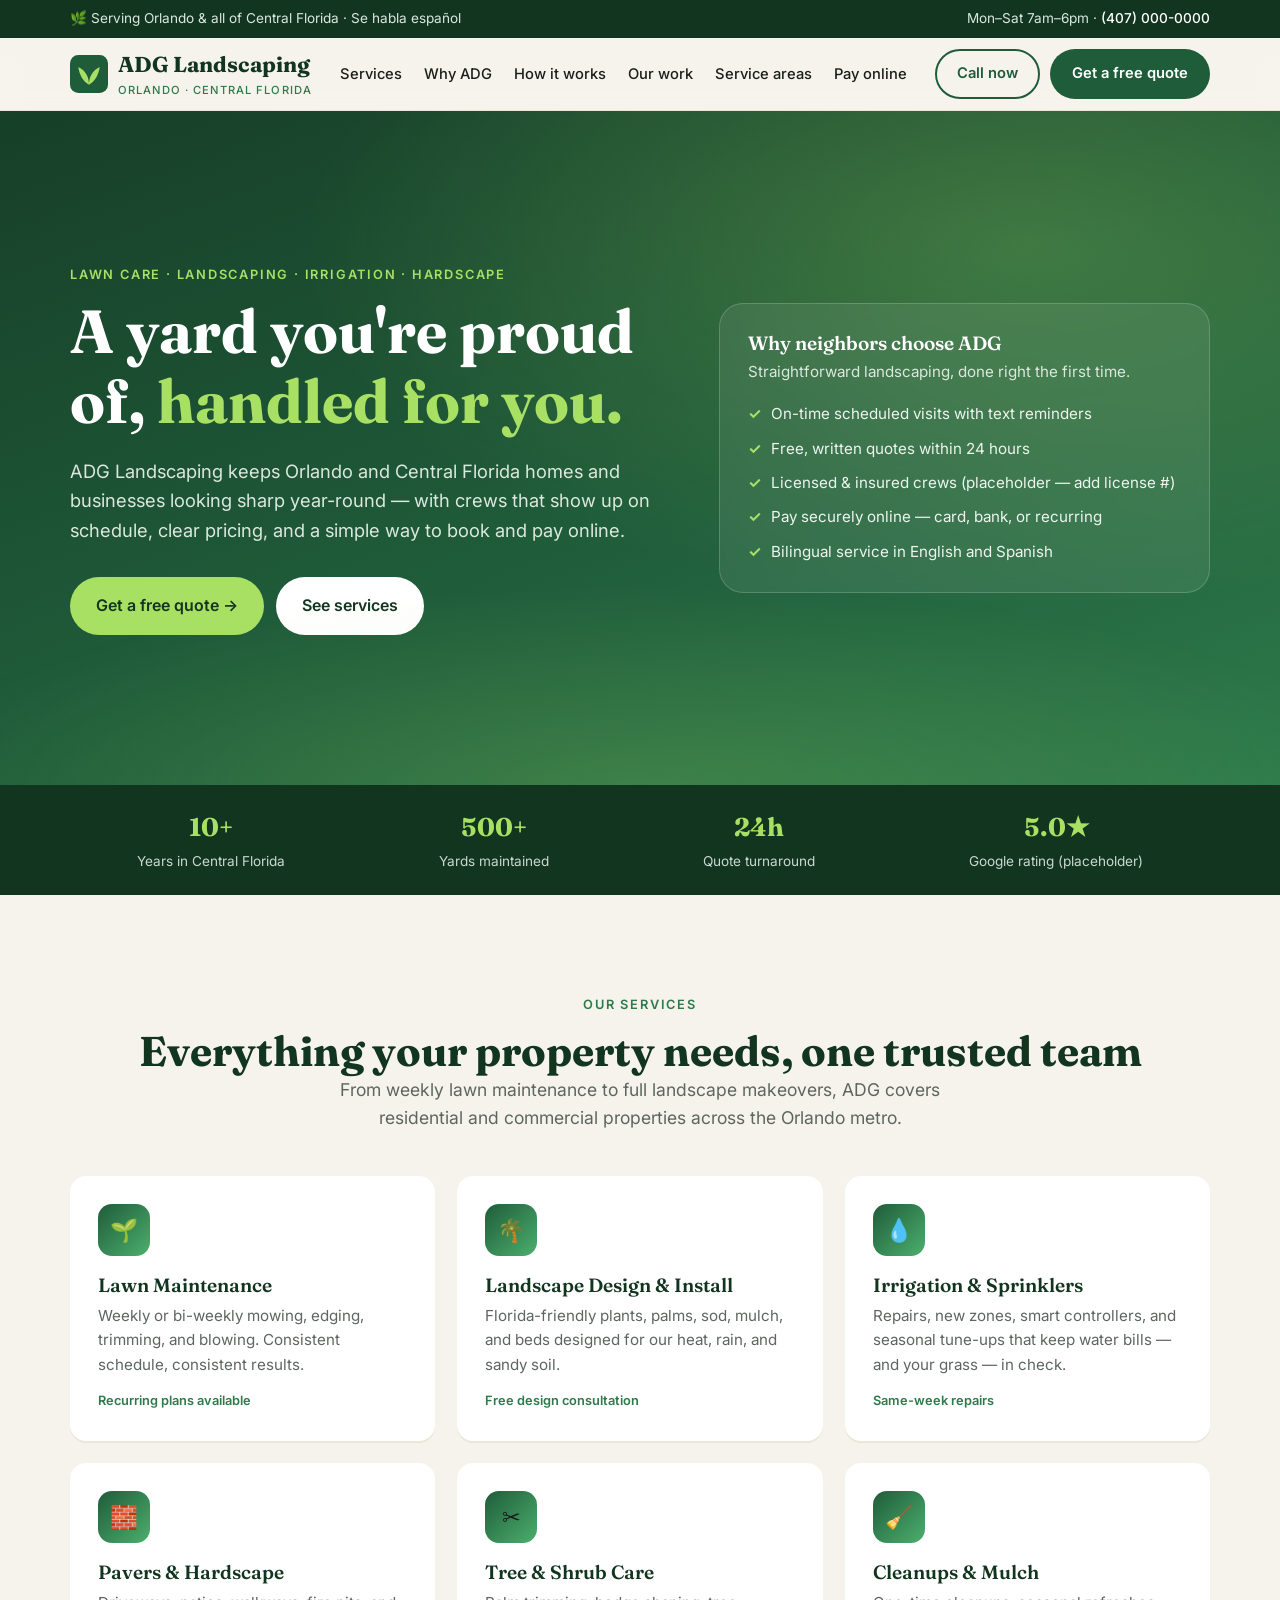
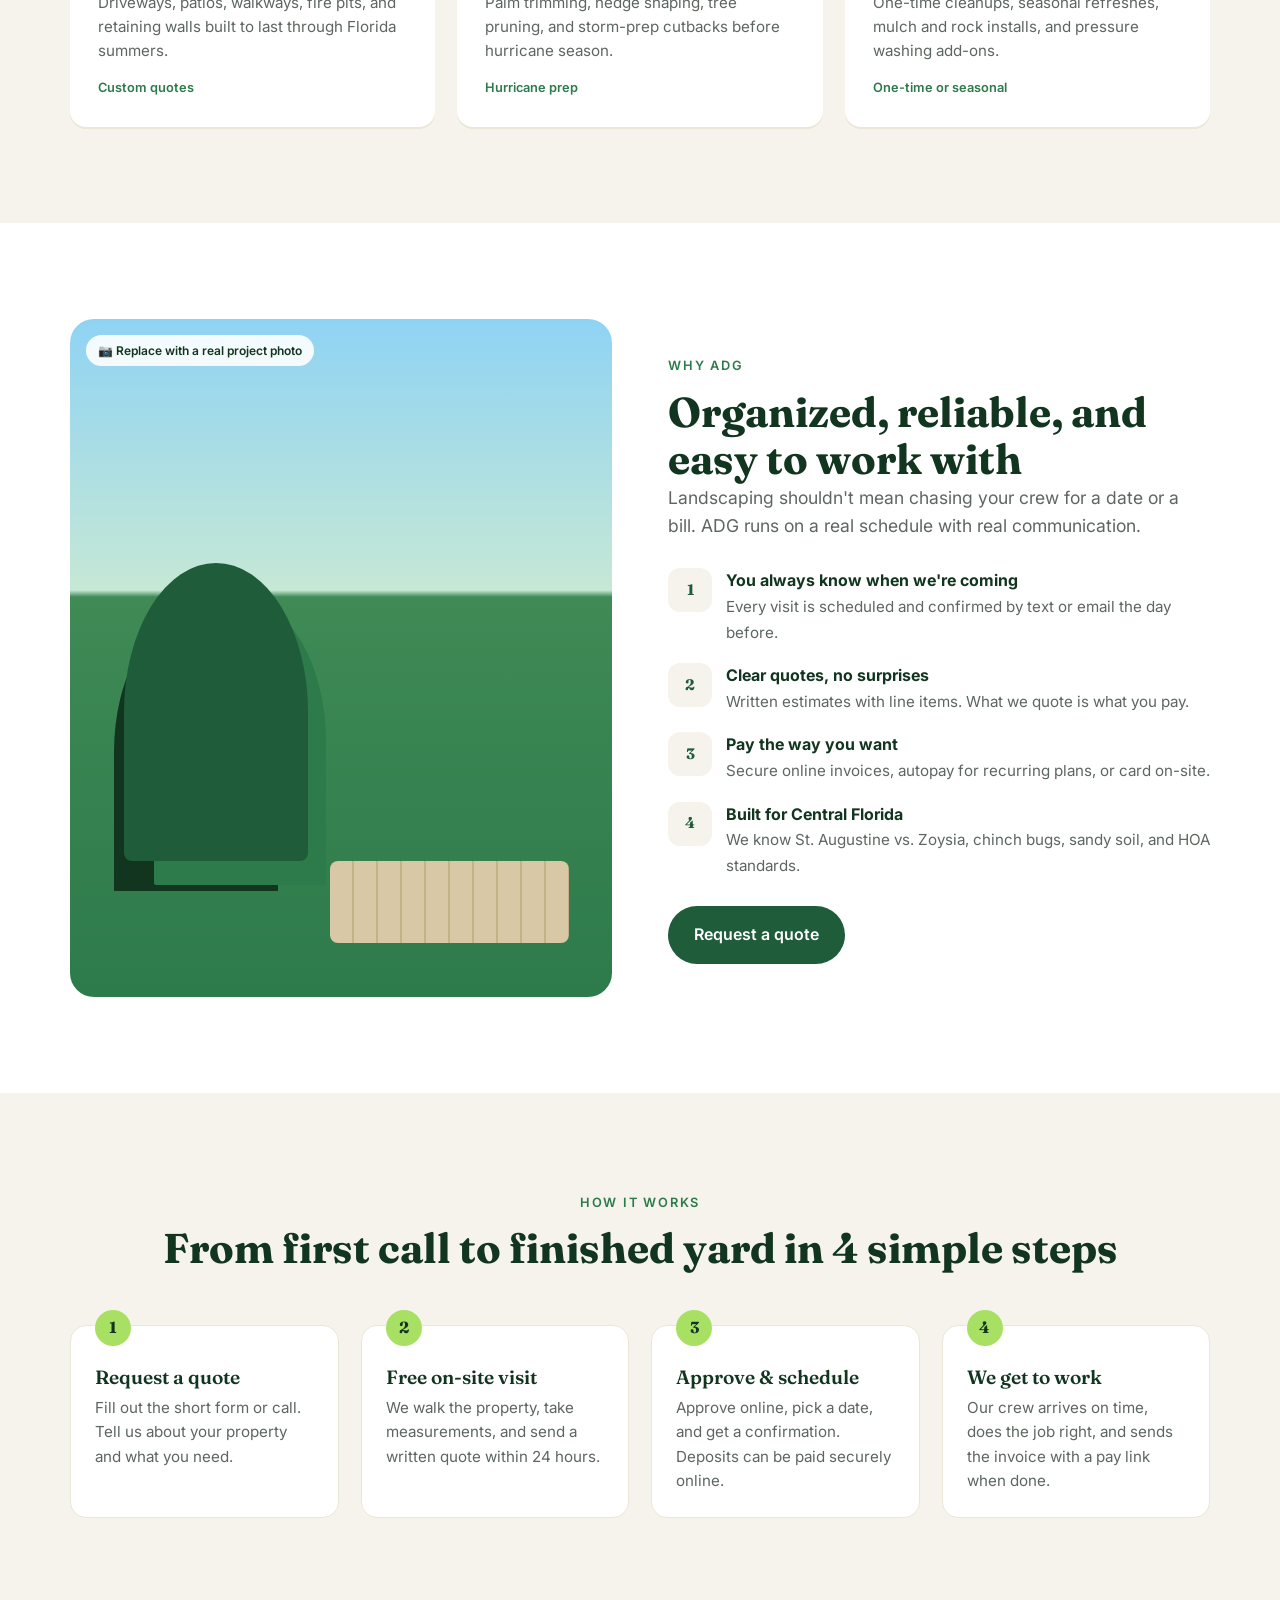
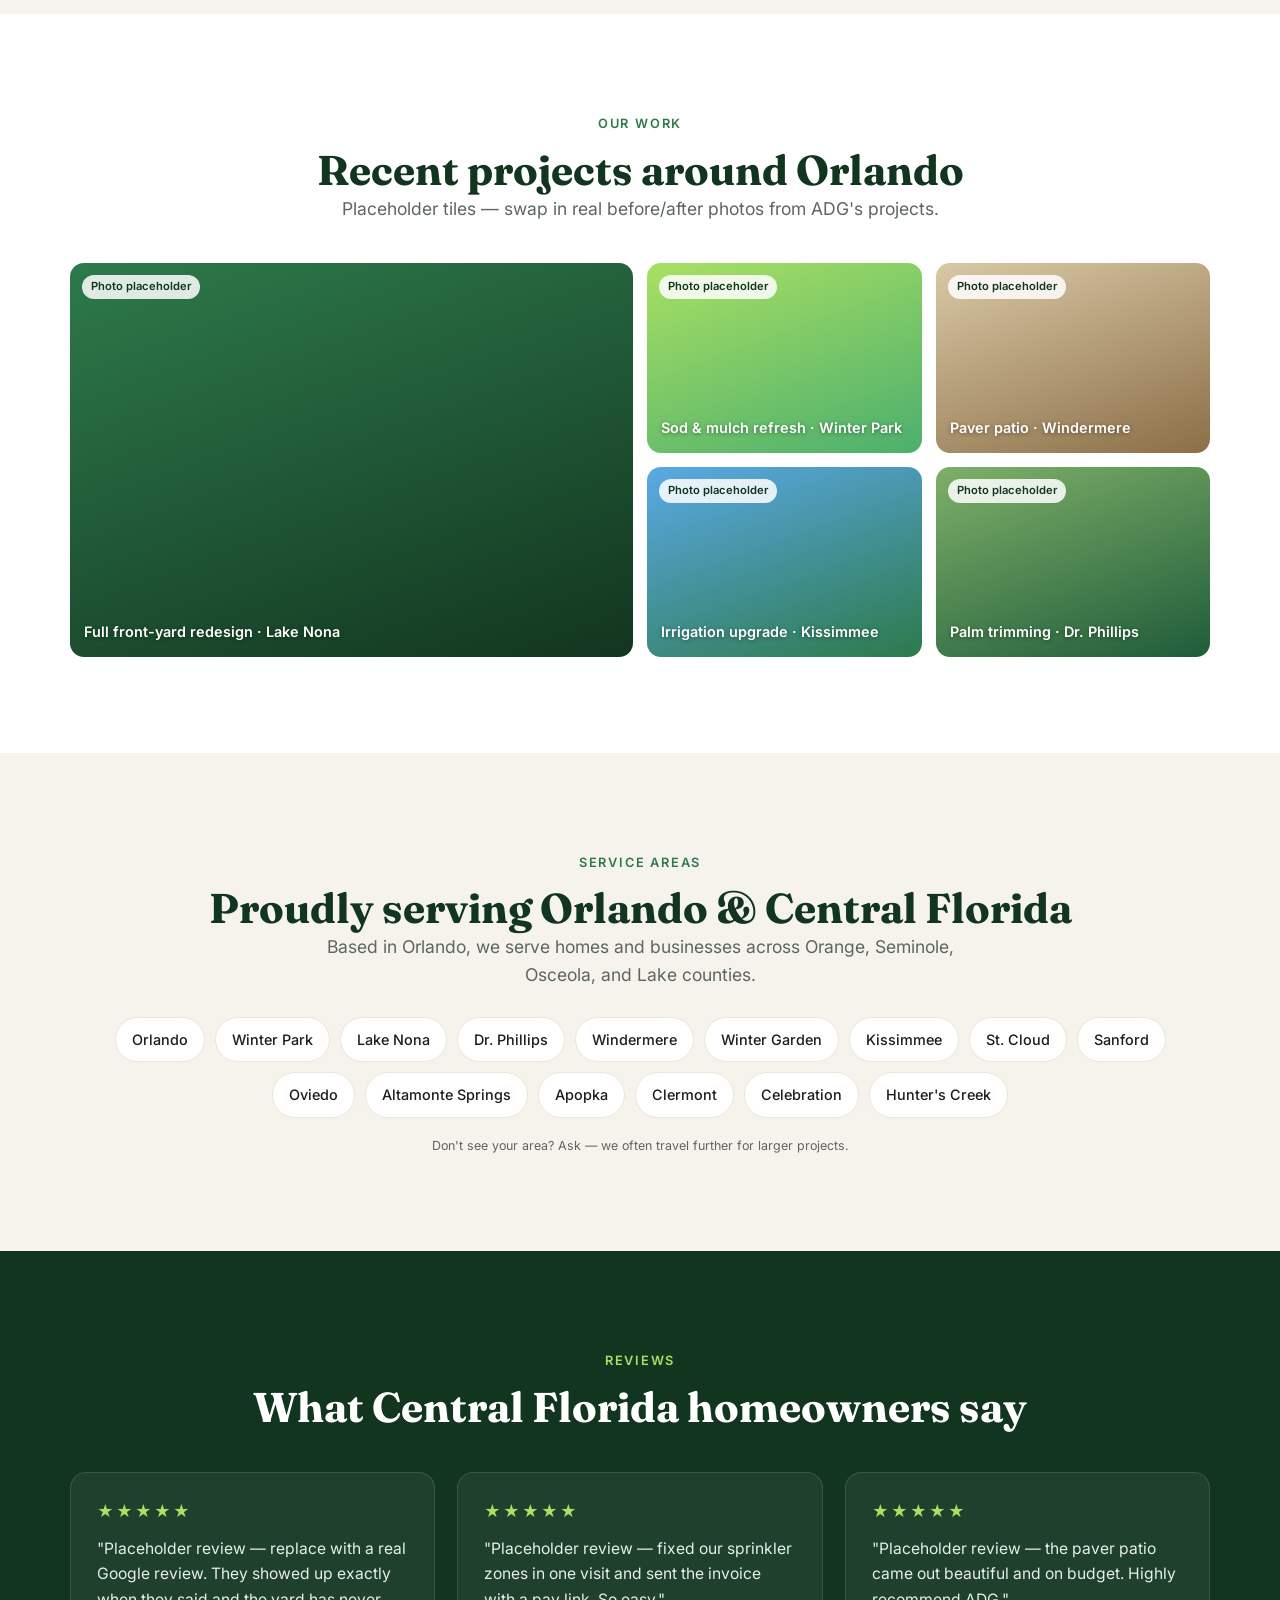
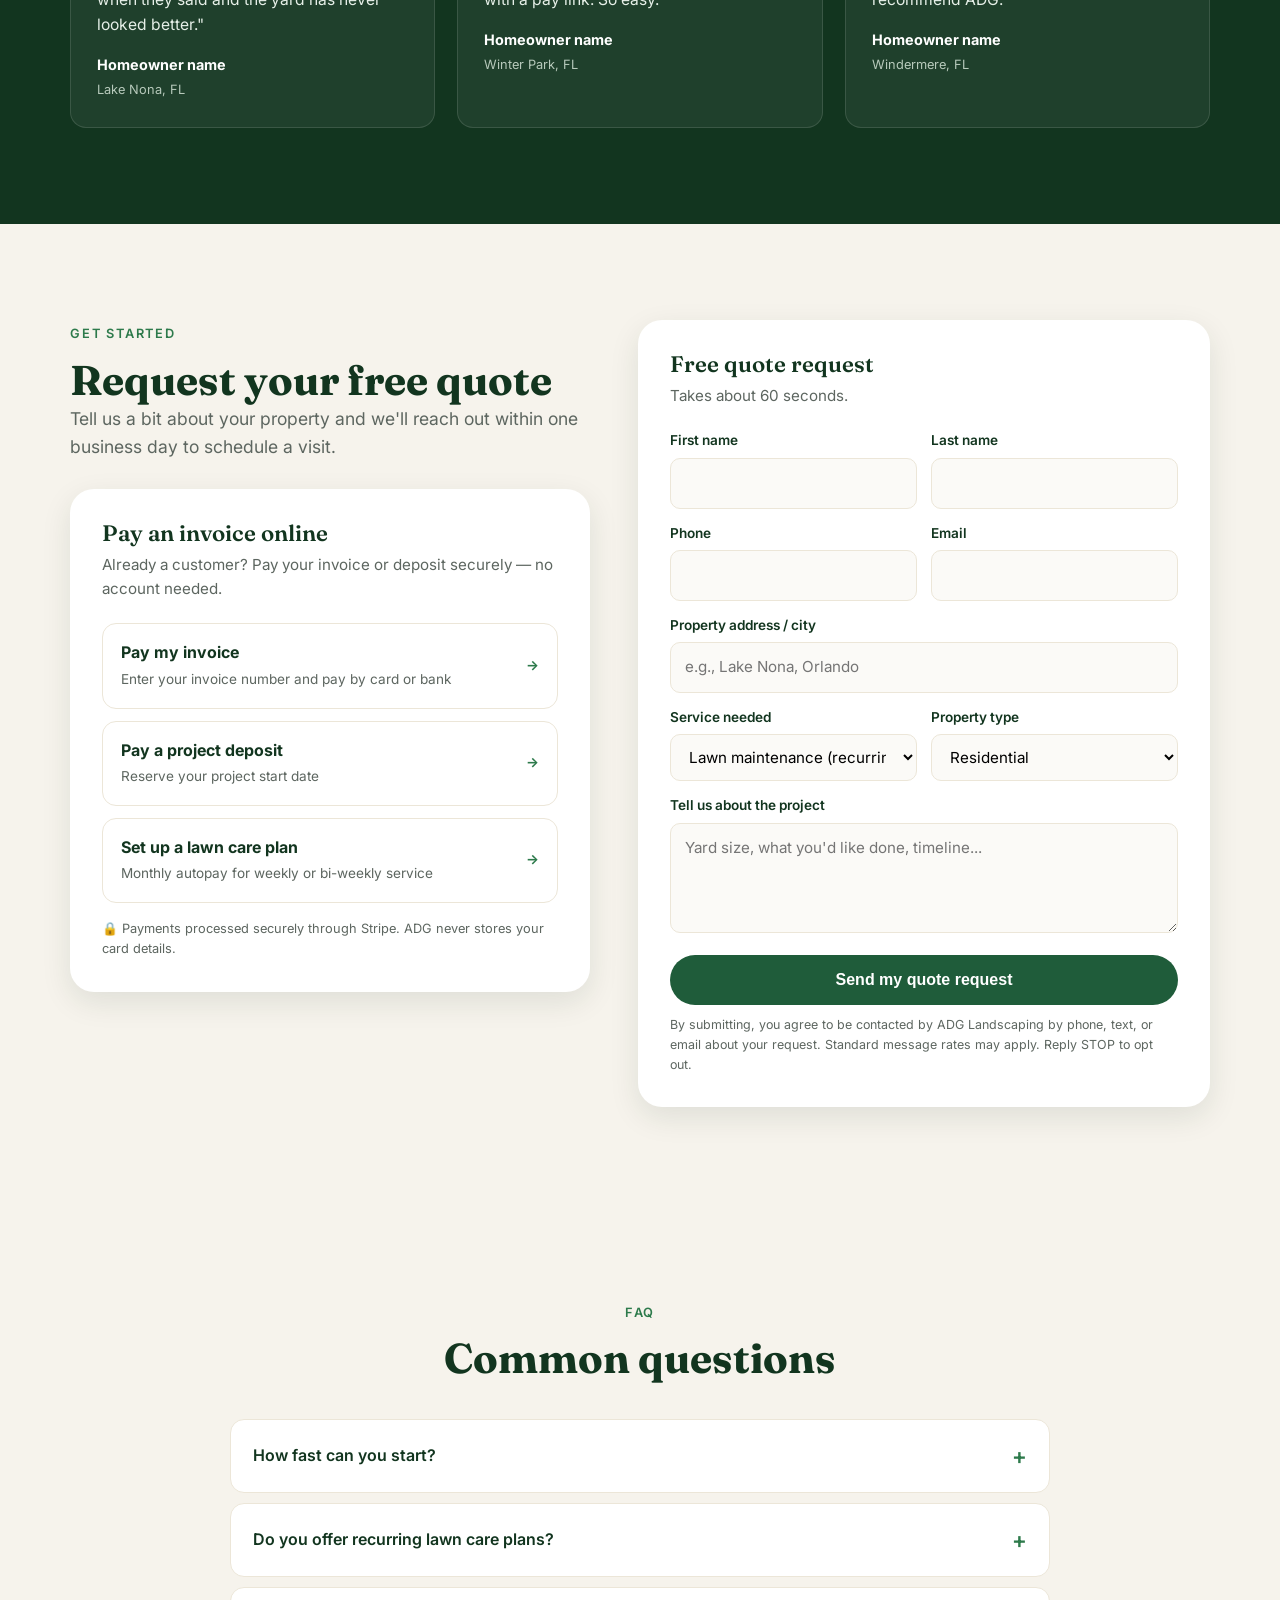
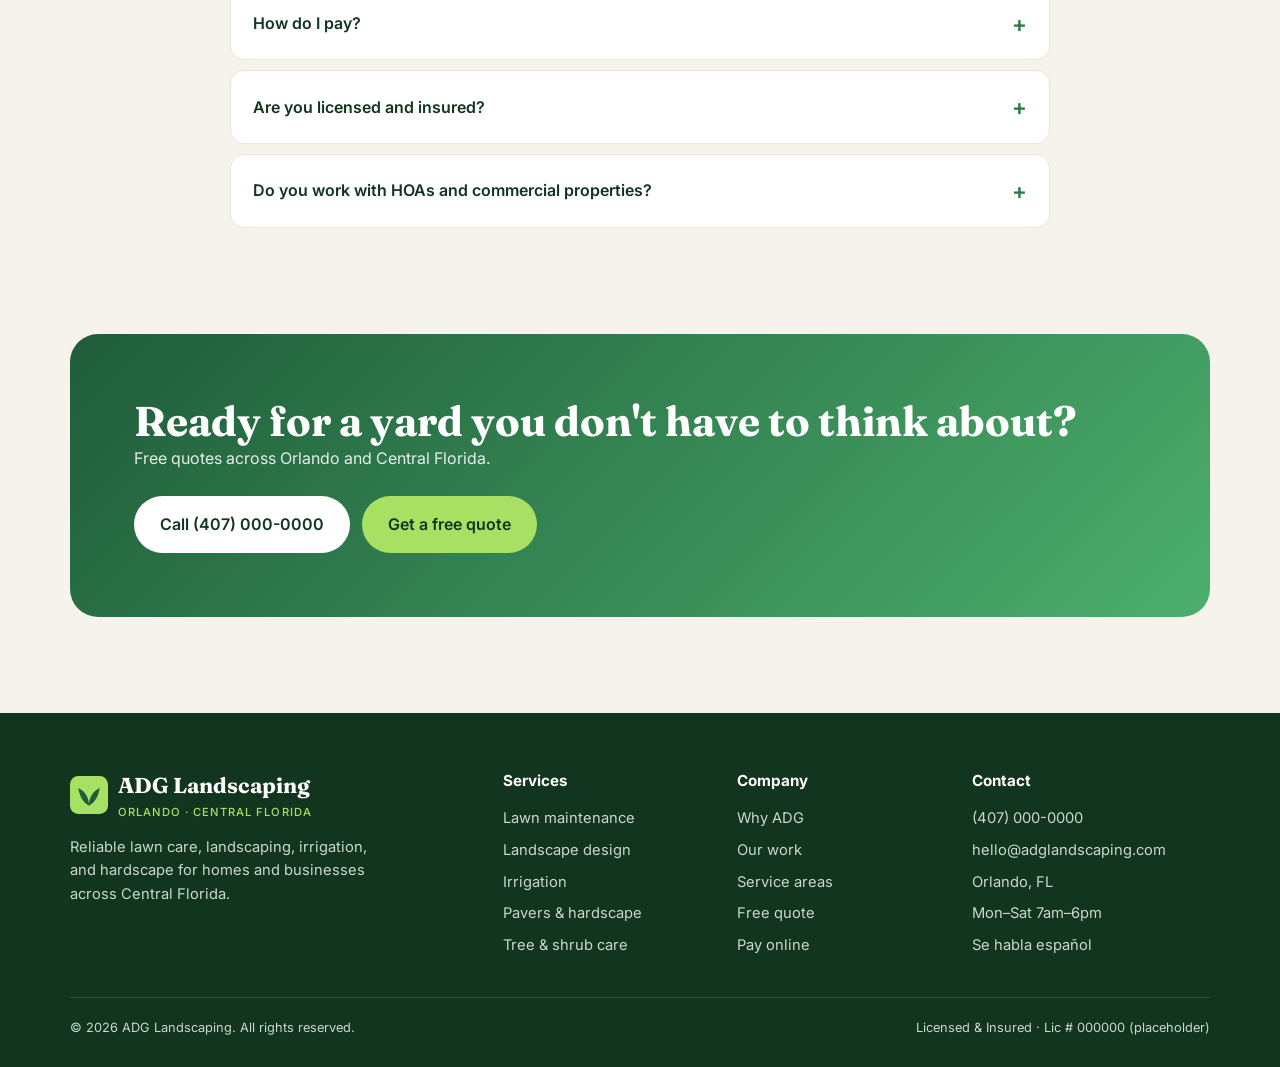
==== index.html @ 5c5694d5 "Add ADG Landscaping website (single-page, GHL-ready)" ====
<!DOCTYPE html>
<html lang="en">
<head>
<meta charset="UTF-8">
<meta name="viewport" content="width=device-width, initial-scale=1.0">
<title>ADG Landscaping | Lawn Care & Landscaping in Orlando, Central Florida</title>
<meta name="description" content="ADG Landscaping provides reliable lawn care, landscape design, irrigation, and hardscaping across Orlando and Central Florida. Free quotes, on-time crews, easy online payments.">
<meta property="og:title" content="ADG Landscaping | Orlando & Central Florida">
<meta property="og:description" content="Reliable lawn care, landscape design, irrigation and hardscaping in Orlando and Central Florida.">
<meta property="og:type" content="website">
<link rel="icon" href="data:image/svg+xml,%3Csvg xmlns='http://www.w3.org/2000/svg' viewBox='0 0 64 64'%3E%3Crect width='64' height='64' rx='14' fill='%231f5c3a'/%3E%3Cpath d='M32 50c0-14 6-24 18-30-2 14-8 24-18 30zM32 50c0-14-6-24-18-30 2 14 8 24 18 30z' fill='%23a8e063'/%3E%3C/svg%3E">
<link rel="preconnect" href="https://fonts.googleapis.com">
<link href="https://fonts.googleapis.com/css2?family=Fraunces:wght@600;700&family=Inter:wght@400;500;600&display=swap" rel="stylesheet">
<script type="application/ld+json">
{
  "@context": "https://schema.org",
  "@type": "LandscapingBusiness",
  "name": "ADG Landscaping",
  "description": "Lawn care, landscape design, irrigation and hardscaping in Orlando and Central Florida.",
  "areaServed": ["Orlando, FL", "Winter Park, FL", "Kissimmee, FL", "Lake Nona, FL", "Windermere, FL", "Dr. Phillips, FL", "Sanford, FL", "Oviedo, FL", "Apopka, FL", "Winter Garden, FL", "Clermont, FL", "Altamonte Springs, FL"],
  "address": {"@type": "PostalAddress", "addressLocality": "Orlando", "addressRegion": "FL", "addressCountry": "US"},
  "telephone": "+1-407-000-0000",
  "url": "https://example.com"
}
</script>
<style>
  :root{
    --green-900:#12351f; --green-800:#1f5c3a; --green-700:#2d7a4b; --green-500:#4caf6d;
    --lime:#a8e063; --sand:#f6f3ec; --sand-2:#ece6d8; --ink:#1b1f1c; --muted:#5d6660;
    --white:#fff; --radius:16px; --shadow:0 10px 30px rgba(18,53,31,.10);
    --font-head:'Fraunces',Georgia,serif; --font-body:'Inter',system-ui,-apple-system,Segoe UI,sans-serif;
  }
  *{box-sizing:border-box;margin:0;padding:0}
  html{scroll-behavior:smooth}
  body{font-family:var(--font-body);color:var(--ink);background:var(--sand);line-height:1.6;-webkit-font-smoothing:antialiased}
  img{max-width:100%;display:block}
  a{color:inherit}
  h1,h2,h3{font-family:var(--font-head);line-height:1.15;color:var(--green-900)}
  h1{font-size:clamp(2.2rem,5vw,3.8rem);font-weight:700}
  h2{font-size:clamp(1.7rem,3.5vw,2.6rem);font-weight:700}
  h3{font-size:1.2rem;font-weight:600}
  .wrap{width:min(1140px,100% - 40px);margin-inline:auto}
  section{padding:clamp(56px,8vw,96px) 0}
  .eyebrow{display:inline-block;font-size:.8rem;letter-spacing:.14em;text-transform:uppercase;font-weight:600;color:var(--green-700);margin-bottom:12px}
  .lead{font-size:1.1rem;color:var(--muted);max-width:60ch}
  .center{text-align:center}.center .lead{margin-inline:auto}
  .btn{display:inline-flex;align-items:center;gap:8px;padding:14px 24px;border-radius:999px;font-weight:600;text-decoration:none;border:2px solid transparent;cursor:pointer;font-size:1rem;transition:transform .15s,box-shadow .15s,background .15s}
  .btn:hover{transform:translateY(-2px);box-shadow:var(--shadow)}
  .btn-primary{background:var(--green-800);color:#fff}.btn-primary:hover{background:var(--green-700)}
  .btn-lime{background:var(--lime);color:var(--green-900)}
  .btn-ghost{border-color:var(--green-800);color:var(--green-800);background:transparent}
  .btn-white{background:#fff;color:var(--green-900)}

  /* NAV */
  .topbar{background:var(--green-900);color:#dbe8dd;font-size:.85rem;padding:8px 0}
  .topbar .wrap{display:flex;justify-content:space-between;gap:16px;flex-wrap:wrap}
  .topbar a{color:#fff;text-decoration:none;font-weight:500}
  header.nav{position:sticky;top:0;z-index:50;background:rgba(246,243,236,.92);backdrop-filter:blur(10px);border-bottom:1px solid var(--sand-2)}
  header.nav .wrap{display:flex;align-items:center;justify-content:space-between;height:72px}
  .logo{display:flex;align-items:center;gap:10px;text-decoration:none;font-family:var(--font-head);font-weight:700;font-size:1.35rem;color:var(--green-900)}
  .logo svg{width:38px;height:38px}
  .logo small{display:block;font-family:var(--font-body);font-weight:500;font-size:.7rem;letter-spacing:.1em;text-transform:uppercase;color:var(--green-700)}
  nav ul{display:flex;gap:22px;list-style:none}
  nav a{text-decoration:none;font-weight:500;color:var(--ink);font-size:.92rem;white-space:nowrap}
  .nav-cta .btn{white-space:nowrap;padding:11px 20px;font-size:.92rem}
  .logo span{white-space:nowrap}
  @media(max-width:1100px){.nav-cta .btn-ghost{display:none}}
  nav a:hover{color:var(--green-700)}
  .nav-cta{display:flex;gap:10px;align-items:center}
  .menu-btn{display:none;background:none;border:0;font-size:1.6rem;cursor:pointer;color:var(--green-900)}
  @media(max-width:900px){
    nav ul{display:none;position:absolute;top:72px;left:0;right:0;background:var(--sand);flex-direction:column;padding:20px;gap:16px;border-bottom:1px solid var(--sand-2)}
    nav ul.open{display:flex}
    .menu-btn{display:block}
    .nav-cta .btn-ghost{display:none}
  }

  /* HERO */
  .hero{position:relative;color:#fff;padding:clamp(80px,12vw,150px) 0;overflow:hidden;
    background:
      radial-gradient(1200px 600px at 80% 20%, rgba(168,224,99,.25), transparent 60%),
      linear-gradient(160deg,#173f28 0%,#1f5c3a 55%,#2d7a4b 100%)}
  .hero::after{content:"";position:absolute;inset:auto -10% -30% -10%;height:60%;
    background:radial-gradient(closest-side,rgba(168,224,99,.18),transparent);pointer-events:none}
  .hero .wrap{position:relative;display:grid;grid-template-columns:1.1fr .9fr;gap:48px;align-items:center}
  .hero h1{color:#fff}
  .hero h1 em{font-style:normal;color:var(--lime)}
  .hero p{color:#dbe8dd;font-size:1.15rem;max-width:52ch;margin:20px 0 32px}
  .hero-actions{display:flex;gap:12px;flex-wrap:wrap}
  .hero-card{background:rgba(255,255,255,.08);border:1px solid rgba(255,255,255,.18);border-radius:24px;padding:28px;backdrop-filter:blur(6px)}
  .hero-card h3{color:#fff;margin-bottom:6px}
  .hero-card p{font-size:.95rem;margin:0 0 18px}
  .hero-card ul{list-style:none;display:grid;gap:10px}
  .hero-card li{display:flex;gap:10px;align-items:flex-start;font-size:.95rem;color:#eef5ef}
  .hero-card li::before{content:"✓";color:var(--lime);font-weight:700}
  @media(max-width:900px){.hero .wrap{grid-template-columns:1fr}}

  /* TRUST BAR */
  .trust{background:var(--green-900);color:#fff;padding:22px 0}
  .trust .wrap{display:flex;justify-content:space-around;flex-wrap:wrap;gap:20px;text-align:center}
  .trust b{display:block;font-family:var(--font-head);font-size:1.6rem;color:var(--lime)}
  .trust span{font-size:.85rem;color:#c9d9cc}

  /* SERVICES */
  .grid{display:grid;gap:22px}
  .grid-3{grid-template-columns:repeat(3,1fr)}
  .grid-4{grid-template-columns:repeat(4,1fr)}
  .grid-2{grid-template-columns:repeat(2,1fr)}
  @media(max-width:900px){.grid-3,.grid-4{grid-template-columns:repeat(2,1fr)}}
  @media(max-width:600px){.grid-3,.grid-4,.grid-2{grid-template-columns:1fr}}
  .card{background:#fff;border-radius:var(--radius);padding:28px;box-shadow:0 2px 0 var(--sand-2);transition:transform .2s,box-shadow .2s}
  .card:hover{transform:translateY(-4px);box-shadow:var(--shadow)}
  .card .icon{width:52px;height:52px;border-radius:14px;background:linear-gradient(135deg,var(--green-800),var(--green-500));display:grid;place-items:center;margin-bottom:18px;font-size:1.4rem}
  .card h3{margin-bottom:8px}
  .card p{color:var(--muted);font-size:.95rem}
  .card .tag{display:inline-block;margin-top:14px;font-size:.8rem;font-weight:600;color:var(--green-700)}

  /* WHY */
  .why{background:#fff}
  .why .wrap{display:grid;grid-template-columns:1fr 1fr;gap:56px;align-items:center}
  .why-list{list-style:none;display:grid;gap:18px;margin-top:28px}
  .why-list li{display:grid;grid-template-columns:44px 1fr;gap:14px}
  .why-list .num{width:44px;height:44px;border-radius:12px;background:var(--sand);display:grid;place-items:center;font-family:var(--font-head);font-weight:700;color:var(--green-800)}
  .why-list b{display:block;color:var(--green-900)}
  .why-list span{color:var(--muted);font-size:.95rem}
  .photo{aspect-ratio:4/5;border-radius:24px;position:relative;overflow:hidden;
    background:linear-gradient(180deg,#8fd3f4 0%,#c6e8d5 40%,#3f8a55 41%,#2d7a4b 100%)}
  .photo::before{content:"";position:absolute;left:10%;bottom:20%;width:34%;height:44%;border-radius:50% 50% 8px 8px;background:#1f5c3a;box-shadow:24px 30px 0 -6px #2d7a4b,-20px 40px 0 -10px #12351f}
  .photo::after{content:"";position:absolute;right:8%;bottom:8%;width:44%;height:12%;border-radius:8px;background:repeating-linear-gradient(90deg,#d9c8a6 0 22px,#c4b18a 22px 24px)}
  .photo .label{position:absolute;left:16px;top:16px;background:rgba(255,255,255,.9);padding:6px 12px;border-radius:999px;font-size:.75rem;font-weight:600;color:var(--green-900)}
  @media(max-width:900px){.why .wrap{grid-template-columns:1fr}.photo{aspect-ratio:16/10}}

  /* PROCESS */
  .step{position:relative;background:#fff;border-radius:var(--radius);padding:28px 24px 24px;border:1px solid var(--sand-2)}
  .step .n{position:absolute;top:-16px;left:24px;background:var(--lime);color:var(--green-900);font-weight:700;width:36px;height:36px;border-radius:50%;display:grid;place-items:center;font-family:var(--font-head)}
  .step h3{margin:12px 0 8px}.step p{color:var(--muted);font-size:.95rem}

  /* GALLERY */
  .gallery{background:#fff}
  .tiles{display:grid;grid-template-columns:repeat(4,1fr);grid-auto-rows:190px;gap:14px}
  .tile{border-radius:14px;position:relative;overflow:hidden;display:flex;align-items:flex-end;padding:14px;color:#fff;font-weight:600;font-size:.9rem;text-shadow:0 1px 4px rgba(0,0,0,.4)}
  .tile.big{grid-column:span 2;grid-row:span 2}
  .t1{background:linear-gradient(160deg,#2d7a4b,#12351f)}
  .t2{background:linear-gradient(160deg,#a8e063,#4caf6d)}
  .t3{background:linear-gradient(160deg,#d9c8a6,#8b6f47)}
  .t4{background:linear-gradient(160deg,#5aa9e6,#2d7a4b)}
  .t5{background:linear-gradient(160deg,#7fb069,#1f5c3a)}
  .tile small{position:absolute;top:12px;left:12px;background:rgba(255,255,255,.85);color:var(--green-900);padding:3px 9px;border-radius:999px;font-size:.7rem;text-shadow:none}
  @media(max-width:700px){.tiles{grid-template-columns:repeat(2,1fr);grid-auto-rows:150px}}

  /* AREAS */
  .areas .chips{display:flex;flex-wrap:wrap;gap:10px;justify-content:center;margin-top:28px}
  .chip{background:#fff;border:1px solid var(--sand-2);padding:10px 16px;border-radius:999px;font-size:.9rem;font-weight:500}

  /* REVIEWS */
  .reviews{background:var(--green-900);color:#fff}
  .reviews h2,.reviews .eyebrow{color:#fff}.reviews .eyebrow{color:var(--lime)}
  .review{background:rgba(255,255,255,.06);border:1px solid rgba(255,255,255,.12);border-radius:var(--radius);padding:26px}
  .stars{color:var(--lime);letter-spacing:2px;margin-bottom:12px}
  .review p{color:#e6efe8;font-size:.98rem}
  .review b{display:block;margin-top:16px;font-size:.9rem}
  .review span{font-size:.8rem;color:#b7c9bb}

  /* QUOTE + PAY */
  .quote .wrap{display:grid;grid-template-columns:1fr 1.1fr;gap:48px;align-items:start}
  @media(max-width:900px){.quote .wrap{grid-template-columns:1fr}}
  .panel{background:#fff;border-radius:24px;padding:32px;box-shadow:var(--shadow)}
  .panel h3{font-size:1.4rem;margin-bottom:6px}
  .panel .sub{color:var(--muted);font-size:.95rem;margin-bottom:22px}
  form .row{display:grid;grid-template-columns:1fr 1fr;gap:14px}
  @media(max-width:600px){form .row{grid-template-columns:1fr}}
  label{display:block;font-size:.85rem;font-weight:600;margin-bottom:6px;color:var(--green-900)}
  input,select,textarea{width:100%;padding:12px 14px;border:1.5px solid var(--sand-2);border-radius:10px;font:inherit;font-size:.95rem;background:#fbfaf7;margin-bottom:14px}
  input:focus,select:focus,textarea:focus{outline:none;border-color:var(--green-500);background:#fff}
  textarea{min-height:110px;resize:vertical}
  .fine{font-size:.78rem;color:var(--muted);margin-top:10px}
  .embed{min-height:420px;border-radius:14px;border:2px dashed var(--sand-2);display:grid;place-items:center;text-align:center;padding:24px;color:var(--muted);font-size:.9rem}
  .embed iframe{width:100%;min-height:620px;border:0;border-radius:14px}
  .pay-options{display:grid;gap:12px;margin-top:18px}
  .pay-option{display:flex;justify-content:space-between;align-items:center;gap:14px;padding:16px 18px;border:1.5px solid var(--sand-2);border-radius:14px;text-decoration:none;transition:border-color .15s,background .15s}
  .pay-option:hover{border-color:var(--green-500);background:#f6fbf4}
  .pay-option b{display:block;color:var(--green-900)}
  .pay-option span{font-size:.85rem;color:var(--muted)}
  .pay-option .arrow{color:var(--green-700);font-weight:700}
  .secure{display:flex;gap:8px;align-items:center;font-size:.8rem;color:var(--muted);margin-top:16px}

  /* FAQ */
  details{background:#fff;border-radius:14px;padding:18px 22px;border:1px solid var(--sand-2);margin-bottom:10px}
  summary{cursor:pointer;font-weight:600;color:var(--green-900);list-style:none;display:flex;justify-content:space-between;align-items:center}
  summary::after{content:"+";font-size:1.4rem;color:var(--green-700)}
  details[open] summary::after{content:"–"}
  details p{margin-top:12px;color:var(--muted);font-size:.95rem}

  /* CTA BAND */
  .band{background:linear-gradient(135deg,var(--green-800),var(--green-500));color:#fff;border-radius:28px;padding:clamp(36px,6vw,64px);display:flex;justify-content:space-between;align-items:center;gap:24px;flex-wrap:wrap}
  .band h2{color:#fff}.band p{color:#e6efe8}

  /* FOOTER */
  footer{background:var(--green-900);color:#c9d9cc;padding:56px 0 28px;font-size:.92rem}
  footer .cols{display:grid;grid-template-columns:2fr 1fr 1fr 1.2fr;gap:36px;margin-bottom:40px}
  @media(max-width:800px){footer .cols{grid-template-columns:1fr 1fr}}
  @media(max-width:500px){footer .cols{grid-template-columns:1fr}}
  footer h4{color:#fff;margin-bottom:14px;font-size:.95rem}
  footer ul{list-style:none;display:grid;gap:8px}
  footer a{color:#c9d9cc;text-decoration:none}footer a:hover{color:var(--lime)}
  footer .logo{color:#fff}footer .logo small{color:var(--lime)}
  .copy{border-top:1px solid rgba(255,255,255,.12);padding-top:20px;display:flex;justify-content:space-between;flex-wrap:wrap;gap:10px;font-size:.8rem}

  /* MOBILE STICKY CALL */
  .sticky-call{display:none;position:fixed;bottom:16px;left:16px;right:16px;z-index:60}
  .sticky-call .btn{width:100%;justify-content:center;box-shadow:var(--shadow)}
  @media(max-width:700px){.sticky-call{display:block}body{padding-bottom:80px}}

  .reveal{opacity:0;transform:translateY(16px);transition:opacity .6s ease,transform .6s ease}
  .reveal.in{opacity:1;transform:none}
</style>
</head>
<body>

<div class="topbar">
  <div class="wrap">
    <span>🌿 Serving Orlando &amp; all of Central Florida · Se habla español</span>
    <span>Mon–Sat 7am–6pm · <a href="tel:+14070000000" data-phone-link>(407) 000-0000</a></span>
  </div>
</div>

<header class="nav">
  <div class="wrap">
    <a href="#top" class="logo" aria-label="ADG Landscaping home">
      <svg viewBox="0 0 64 64" aria-hidden="true"><rect width="64" height="64" rx="14" fill="#1f5c3a"/><path d="M32 50c0-14 6-24 18-30-2 14-8 24-18 30zM32 50c0-14-6-24-18-30 2 14 8 24 18 30z" fill="#a8e063"/></svg>
      <span>ADG Landscaping<small>Orlando · Central Florida</small></span>
    </a>
    <nav>
      <ul id="menu">
        <li><a href="#services">Services</a></li>
        <li><a href="#why">Why ADG</a></li>
        <li><a href="#process">How it works</a></li>
        <li><a href="#gallery">Our work</a></li>
        <li><a href="#areas">Service areas</a></li>
        <li><a href="#pay">Pay online</a></li>
      </ul>
    </nav>
    <div class="nav-cta">
      <a class="btn btn-ghost" href="tel:+14070000000" data-phone-link>Call now</a>
      <a class="btn btn-primary" href="#quote">Get a free quote</a>
      <button class="menu-btn" aria-label="Open menu" onclick="document.getElementById('menu').classList.toggle('open')">☰</button>
    </div>
  </div>
</header>

<main id="top">

<!-- HERO -->
<section class="hero">
  <div class="wrap">
    <div>
      <span class="eyebrow" style="color:var(--lime)">Lawn care · Landscaping · Irrigation · Hardscape</span>
      <h1>A yard you're proud of, <em>handled for you.</em></h1>
      <p>ADG Landscaping keeps Orlando and Central Florida homes and businesses looking sharp year-round — with crews that show up on schedule, clear pricing, and a simple way to book and pay online.</p>
      <div class="hero-actions">
        <a class="btn btn-lime" href="#quote">Get a free quote →</a>
        <a class="btn btn-white" href="#services">See services</a>
      </div>
    </div>
    <aside class="hero-card">
      <h3>Why neighbors choose ADG</h3>
      <p>Straightforward landscaping, done right the first time.</p>
      <ul>
        <li>On-time scheduled visits with text reminders</li>
        <li>Free, written quotes within 24 hours</li>
        <li>Licensed &amp; insured crews (placeholder — add license #)</li>
        <li>Pay securely online — card, bank, or recurring</li>
        <li>Bilingual service in English and Spanish</li>
      </ul>
    </aside>
  </div>
</section>

<div class="trust">
  <div class="wrap">
    <div><b>10+</b><span>Years in Central Florida</span></div>
    <div><b>500+</b><span>Yards maintained</span></div>
    <div><b>24h</b><span>Quote turnaround</span></div>
    <div><b>5.0★</b><span>Google rating (placeholder)</span></div>
  </div>
</div>

<!-- SERVICES -->
<section id="services">
  <div class="wrap">
    <div class="center reveal">
      <span class="eyebrow">Our services</span>
      <h2>Everything your property needs, one trusted team</h2>
      <p class="lead">From weekly lawn maintenance to full landscape makeovers, ADG covers residential and commercial properties across the Orlando metro.</p>
    </div>
    <div class="grid grid-3" style="margin-top:44px">
      <div class="card reveal"><div class="icon">🌱</div><h3>Lawn Maintenance</h3><p>Weekly or bi-weekly mowing, edging, trimming, and blowing. Consistent schedule, consistent results.</p><span class="tag">Recurring plans available</span></div>
      <div class="card reveal"><div class="icon">🌴</div><h3>Landscape Design &amp; Install</h3><p>Florida-friendly plants, palms, sod, mulch, and beds designed for our heat, rain, and sandy soil.</p><span class="tag">Free design consultation</span></div>
      <div class="card reveal"><div class="icon">💧</div><h3>Irrigation &amp; Sprinklers</h3><p>Repairs, new zones, smart controllers, and seasonal tune-ups that keep water bills — and your grass — in check.</p><span class="tag">Same-week repairs</span></div>
      <div class="card reveal"><div class="icon">🧱</div><h3>Pavers &amp; Hardscape</h3><p>Driveways, patios, walkways, fire pits, and retaining walls built to last through Florida summers.</p><span class="tag">Custom quotes</span></div>
      <div class="card reveal"><div class="icon">✂️</div><h3>Tree &amp; Shrub Care</h3><p>Palm trimming, hedge shaping, tree pruning, and storm-prep cutbacks before hurricane season.</p><span class="tag">Hurricane prep</span></div>
      <div class="card reveal"><div class="icon">🧹</div><h3>Cleanups &amp; Mulch</h3><p>One-time cleanups, seasonal refreshes, mulch and rock installs, and pressure washing add-ons.</p><span class="tag">One-time or seasonal</span></div>
    </div>
  </div>
</section>

<!-- WHY -->
<section id="why" class="why">
  <div class="wrap">
    <div class="photo reveal"><span class="label">📷 Replace with a real project photo</span></div>
    <div class="reveal">
      <span class="eyebrow">Why ADG</span>
      <h2>Organized, reliable, and easy to work with</h2>
      <p class="lead">Landscaping shouldn't mean chasing your crew for a date or a bill. ADG runs on a real schedule with real communication.</p>
      <ul class="why-list">
        <li><span class="num">1</span><div><b>You always know when we're coming</b><span>Every visit is scheduled and confirmed by text or email the day before.</span></div></li>
        <li><span class="num">2</span><div><b>Clear quotes, no surprises</b><span>Written estimates with line items. What we quote is what you pay.</span></div></li>
        <li><span class="num">3</span><div><b>Pay the way you want</b><span>Secure online invoices, autopay for recurring plans, or card on-site.</span></div></li>
        <li><span class="num">4</span><div><b>Built for Central Florida</b><span>We know St. Augustine vs. Zoysia, chinch bugs, sandy soil, and HOA standards.</span></div></li>
      </ul>
      <div style="margin-top:28px"><a class="btn btn-primary" href="#quote">Request a quote</a></div>
    </div>
  </div>
</section>

<!-- PROCESS -->
<section id="process">
  <div class="wrap">
    <div class="center reveal">
      <span class="eyebrow">How it works</span>
      <h2>From first call to finished yard in 4 simple steps</h2>
    </div>
    <div class="grid grid-4" style="margin-top:52px">
      <div class="step reveal"><span class="n">1</span><h3>Request a quote</h3><p>Fill out the short form or call. Tell us about your property and what you need.</p></div>
      <div class="step reveal"><span class="n">2</span><h3>Free on-site visit</h3><p>We walk the property, take measurements, and send a written quote within 24 hours.</p></div>
      <div class="step reveal"><span class="n">3</span><h3>Approve &amp; schedule</h3><p>Approve online, pick a date, and get a confirmation. Deposits can be paid securely online.</p></div>
      <div class="step reveal"><span class="n">4</span><h3>We get to work</h3><p>Our crew arrives on time, does the job right, and sends the invoice with a pay link when done.</p></div>
    </div>
  </div>
</section>

<!-- GALLERY -->
<section id="gallery" class="gallery">
  <div class="wrap">
    <div class="center reveal">
      <span class="eyebrow">Our work</span>
      <h2>Recent projects around Orlando</h2>
      <p class="lead">Placeholder tiles — swap in real before/after photos from ADG's projects.</p>
    </div>
    <div class="tiles reveal" style="margin-top:40px">
      <div class="tile big t1"><small>Photo placeholder</small>Full front-yard redesign · Lake Nona</div>
      <div class="tile t2"><small>Photo placeholder</small>Sod &amp; mulch refresh · Winter Park</div>
      <div class="tile t3"><small>Photo placeholder</small>Paver patio · Windermere</div>
      <div class="tile t4"><small>Photo placeholder</small>Irrigation upgrade · Kissimmee</div>
      <div class="tile t5"><small>Photo placeholder</small>Palm trimming · Dr. Phillips</div>
    </div>
  </div>
</section>

<!-- AREAS -->
<section id="areas" class="areas">
  <div class="wrap center reveal">
    <span class="eyebrow">Service areas</span>
    <h2>Proudly serving Orlando &amp; Central Florida</h2>
    <p class="lead">Based in Orlando, we serve homes and businesses across Orange, Seminole, Osceola, and Lake counties.</p>
    <div class="chips">
      <span class="chip">Orlando</span><span class="chip">Winter Park</span><span class="chip">Lake Nona</span><span class="chip">Dr. Phillips</span><span class="chip">Windermere</span><span class="chip">Winter Garden</span><span class="chip">Kissimmee</span><span class="chip">St. Cloud</span><span class="chip">Sanford</span><span class="chip">Oviedo</span><span class="chip">Altamonte Springs</span><span class="chip">Apopka</span><span class="chip">Clermont</span><span class="chip">Celebration</span><span class="chip">Hunter's Creek</span>
    </div>
    <p class="fine" style="margin-top:18px">Don't see your area? Ask — we often travel further for larger projects.</p>
  </div>
</section>

<!-- REVIEWS -->
<section class="reviews">
  <div class="wrap">
    <div class="center reveal">
      <span class="eyebrow">Reviews</span>
      <h2>What Central Florida homeowners say</h2>
    </div>
    <div class="grid grid-3" style="margin-top:40px">
      <div class="review reveal"><div class="stars">★★★★★</div><p>"Placeholder review — replace with a real Google review. They showed up exactly when they said and the yard has never looked better."</p><b>Homeowner name</b><span>Lake Nona, FL</span></div>
      <div class="review reveal"><div class="stars">★★★★★</div><p>"Placeholder review — fixed our sprinkler zones in one visit and sent the invoice with a pay link. So easy."</p><b>Homeowner name</b><span>Winter Park, FL</span></div>
      <div class="review reveal"><div class="stars">★★★★★</div><p>"Placeholder review — the paver patio came out beautiful and on budget. Highly recommend ADG."</p><b>Homeowner name</b><span>Windermere, FL</span></div>
    </div>
  </div>
</section>

<!-- QUOTE + PAY -->
<section id="quote" class="quote">
  <div class="wrap">
    <div class="reveal">
      <span class="eyebrow">Get started</span>
      <h2>Request your free quote</h2>
      <p class="lead">Tell us a bit about your property and we'll reach out within one business day to schedule a visit.</p>
      <div class="panel" style="margin-top:28px" id="pay">
        <h3>Pay an invoice online</h3>
        <p class="sub">Already a customer? Pay your invoice or deposit securely — no account needed.</p>
        <div class="pay-options">
          <a class="pay-option" data-pay="invoice" href="#" target="_blank" rel="noopener"><div><b>Pay my invoice</b><span>Enter your invoice number and pay by card or bank</span></div><span class="arrow">→</span></a>
          <a class="pay-option" data-pay="deposit" href="#" target="_blank" rel="noopener"><div><b>Pay a project deposit</b><span>Reserve your project start date</span></div><span class="arrow">→</span></a>
          <a class="pay-option" data-pay="recurring" href="#" target="_blank" rel="noopener"><div><b>Set up a lawn care plan</b><span>Monthly autopay for weekly or bi-weekly service</span></div><span class="arrow">→</span></a>
        </div>
        <div class="secure">🔒 Payments processed securely through Stripe. ADG never stores your card details.</div>
      </div>
    </div>
    <div class="panel reveal">
      <h3>Free quote request</h3>
      <p class="sub">Takes about 60 seconds.</p>
      <!-- GHL FORM EMBED: when the GoHighLevel form is ready, set GHL_FORM_EMBED_URL in the config below and this fallback form is replaced automatically. -->
      <div id="ghl-form-slot"></div>
      <form id="fallback-form" onsubmit="return handleFallback(event)">
        <div class="row">
          <div><label for="fn">First name</label><input id="fn" name="first_name" required></div>
          <div><label for="ln">Last name</label><input id="ln" name="last_name" required></div>
        </div>
        <div class="row">
          <div><label for="ph">Phone</label><input id="ph" name="phone" type="tel" required></div>
          <div><label for="em">Email</label><input id="em" name="email" type="email" required></div>
        </div>
        <label for="addr">Property address / city</label><input id="addr" name="address" placeholder="e.g., Lake Nona, Orlando">
        <div class="row">
          <div><label for="svc">Service needed</label>
            <select id="svc" name="service"><option>Lawn maintenance (recurring)</option><option>Landscape design &amp; install</option><option>Irrigation / sprinklers</option><option>Pavers / hardscape</option><option>Tree &amp; shrub care</option><option>Cleanup / mulch</option><option>Something else</option></select></div>
          <div><label for="ptype">Property type</label><select id="ptype" name="property_type"><option>Residential</option><option>Commercial / HOA</option></select></div>
        </div>
        <label for="msg">Tell us about the project</label><textarea id="msg" name="message" placeholder="Yard size, what you'd like done, timeline..."></textarea>
        <button class="btn btn-primary" type="submit" style="width:100%;justify-content:center">Send my quote request</button>
        <p class="fine">By submitting, you agree to be contacted by ADG Landscaping by phone, text, or email about your request. Standard message rates may apply. Reply STOP to opt out.</p>
      </form>
    </div>
  </div>
</section>

<!-- FAQ -->
<section>
  <div class="wrap" style="max-width:820px">
    <div class="center reveal"><span class="eyebrow">FAQ</span><h2>Common questions</h2></div>
    <div style="margin-top:36px" class="reveal">
      <details><summary>How fast can you start?</summary><p>Recurring lawn care usually starts within one week of approval. Larger installs and hardscape projects are scheduled based on materials and permitting — we'll give you a start window in your quote.</p></details>
      <details><summary>Do you offer recurring lawn care plans?</summary><p>Yes. Weekly and bi-weekly plans are billed monthly with secure autopay, so you never have to think about it.</p></details>
      <details><summary>How do I pay?</summary><p>Every invoice comes with a secure pay link — card, debit, or bank transfer. You can also pay anytime from the "Pay online" section of this site.</p></details>
      <details><summary>Are you licensed and insured?</summary><p>Yes — placeholder. Add ADG's license number and insurance details here.</p></details>
      <details><summary>Do you work with HOAs and commercial properties?</summary><p>Absolutely. We maintain HOA common areas, small commercial lots, and multi-unit properties throughout the Orlando area.</p></details>
    </div>
  </div>
</section>

<section style="padding-top:0">
  <div class="wrap">
    <div class="band reveal">
      <div><h2>Ready for a yard you don't have to think about?</h2><p>Free quotes across Orlando and Central Florida.</p></div>
      <div style="display:flex;gap:12px;flex-wrap:wrap"><a class="btn btn-white" href="tel:+14070000000" data-phone-link>Call (407) 000-0000</a><a class="btn btn-lime" href="#quote">Get a free quote</a></div>
    </div>
  </div>
</section>

</main>

<footer>
  <div class="wrap">
    <div class="cols">
      <div>
        <a href="#top" class="logo"><svg viewBox="0 0 64 64" aria-hidden="true"><rect width="64" height="64" rx="14" fill="#a8e063"/><path d="M32 50c0-14 6-24 18-30-2 14-8 24-18 30zM32 50c0-14-6-24-18-30 2 14 8 24 18 30z" fill="#1f5c3a"/></svg><span>ADG Landscaping<small>Orlando · Central Florida</small></span></a>
        <p style="margin-top:14px;max-width:34ch">Reliable lawn care, landscaping, irrigation, and hardscape for homes and businesses across Central Florida.</p>
      </div>
      <div><h4>Services</h4><ul><li><a href="#services">Lawn maintenance</a></li><li><a href="#services">Landscape design</a></li><li><a href="#services">Irrigation</a></li><li><a href="#services">Pavers &amp; hardscape</a></li><li><a href="#services">Tree &amp; shrub care</a></li></ul></div>
      <div><h4>Company</h4><ul><li><a href="#why">Why ADG</a></li><li><a href="#gallery">Our work</a></li><li><a href="#areas">Service areas</a></li><li><a href="#quote">Free quote</a></li><li><a href="#pay">Pay online</a></li></ul></div>
      <div><h4>Contact</h4><ul><li><a href="tel:+14070000000" data-phone-link>(407) 000-0000</a></li><li><a href="mailto:hello@adglandscaping.com" data-email-link>hello@adglandscaping.com</a></li><li>Orlando, FL</li><li>Mon–Sat 7am–6pm</li><li>Se habla español</li></ul></div>
    </div>
    <div class="copy"><span>© <span id="yr"></span> ADG Landscaping. All rights reserved.</span><span>Licensed &amp; Insured · Lic # 000000 (placeholder)</span></div>
  </div>
</footer>

<div class="sticky-call"><a class="btn btn-lime" href="#quote">Get a free quote</a></div>

<script>
/* =========================================================
   ADG SITE CONFIG — edit these values, nothing else needed.
   ========================================================= */
const ADG = {
  phoneDisplay: "(407) 000-0000",
  phoneTel: "+14070000000",
  email: "hello@adglandscaping.com",
  // GoHighLevel form embed URL, e.g. "https://api.leadconnectorhq.com/widget/form/XXXXXXXX"
  GHL_FORM_EMBED_URL: "",
  // GoHighLevel payment links (Payments > Payment Links) or Stripe payment links
  PAY_LINKS: {
    invoice:   "",   // e.g. GHL "Text2Pay"/invoice portal link or a Stripe "pay invoice" link
    deposit:   "",   // e.g. GHL payment link for a $250 project deposit
    recurring: ""    // e.g. GHL subscription payment link for monthly lawn plan
  },
  // Optional: where the fallback form posts if GHL form isn't set (Formspree, GHL webhook, etc.)
  FALLBACK_FORM_ENDPOINT: ""
};

document.getElementById('yr').textContent = new Date().getFullYear();
document.querySelectorAll('[data-phone-link]').forEach(a=>{a.href='tel:'+ADG.phoneTel; if(a.textContent.includes('(407)')) a.textContent=a.textContent.replace(/\(\d{3}\)\s?\d{3}-\d{4}/,ADG.phoneDisplay);});
document.querySelectorAll('[data-email-link]').forEach(a=>{a.href='mailto:'+ADG.email;a.textContent=ADG.email;});

// Payment buttons
document.querySelectorAll('[data-pay]').forEach(a=>{
  const url = ADG.PAY_LINKS[a.dataset.pay];
  if(url){ a.href = url; }
  else { a.addEventListener('click',e=>{e.preventDefault(); alert('Online payments are being set up. Please call '+ADG.phoneDisplay+' to pay by phone.');}); }
});

// GHL form embed swap
if(ADG.GHL_FORM_EMBED_URL){
  const slot = document.getElementById('ghl-form-slot');
  slot.innerHTML = '<div class="embed"><iframe src="'+ADG.GHL_FORM_EMBED_URL+'" title="Quote request form" loading="lazy"></iframe></div>';
  document.getElementById('fallback-form').style.display='none';
}

async function handleFallback(e){
  e.preventDefault();
  const form = e.target, btn = form.querySelector('button');
  const data = Object.fromEntries(new FormData(form).entries());
  if(ADG.FALLBACK_FORM_ENDPOINT){
    btn.disabled = true; btn.textContent = 'Sending…';
    try{
      await fetch(ADG.FALLBACK_FORM_ENDPOINT,{method:'POST',headers:{'Content-Type':'application/json'},body:JSON.stringify(data)});
      form.innerHTML = '<h3>Thanks, '+(data.first_name||'')+'! 🌿</h3><p class="sub">We got your request and will reach out within one business day.</p>';
    }catch(err){ btn.disabled=false; btn.textContent='Send my quote request'; alert('Something went wrong. Please call '+ADG.phoneDisplay+'.'); }
  }else{
    // No endpoint configured yet — fall back to email draft so no lead is lost.
    const body = encodeURIComponent(Object.entries(data).map(([k,v])=>k+': '+v).join('\n'));
    window.location.href = 'mailto:'+ADG.email+'?subject=Quote request from '+encodeURIComponent(data.first_name+' '+data.last_name)+'&body='+body;
  }
  return false;
}

// Scroll reveal
const io = new IntersectionObserver(es=>es.forEach(en=>{if(en.isIntersecting){en.target.classList.add('in');io.unobserve(en.target);}}),{threshold:.12});
document.querySelectorAll('.reveal').forEach(el=>io.observe(el));
// Close mobile menu on link click
document.querySelectorAll('#menu a').forEach(a=>a.addEventListener('click',()=>document.getElementById('menu').classList.remove('open')));
</script>
</body>
</html>
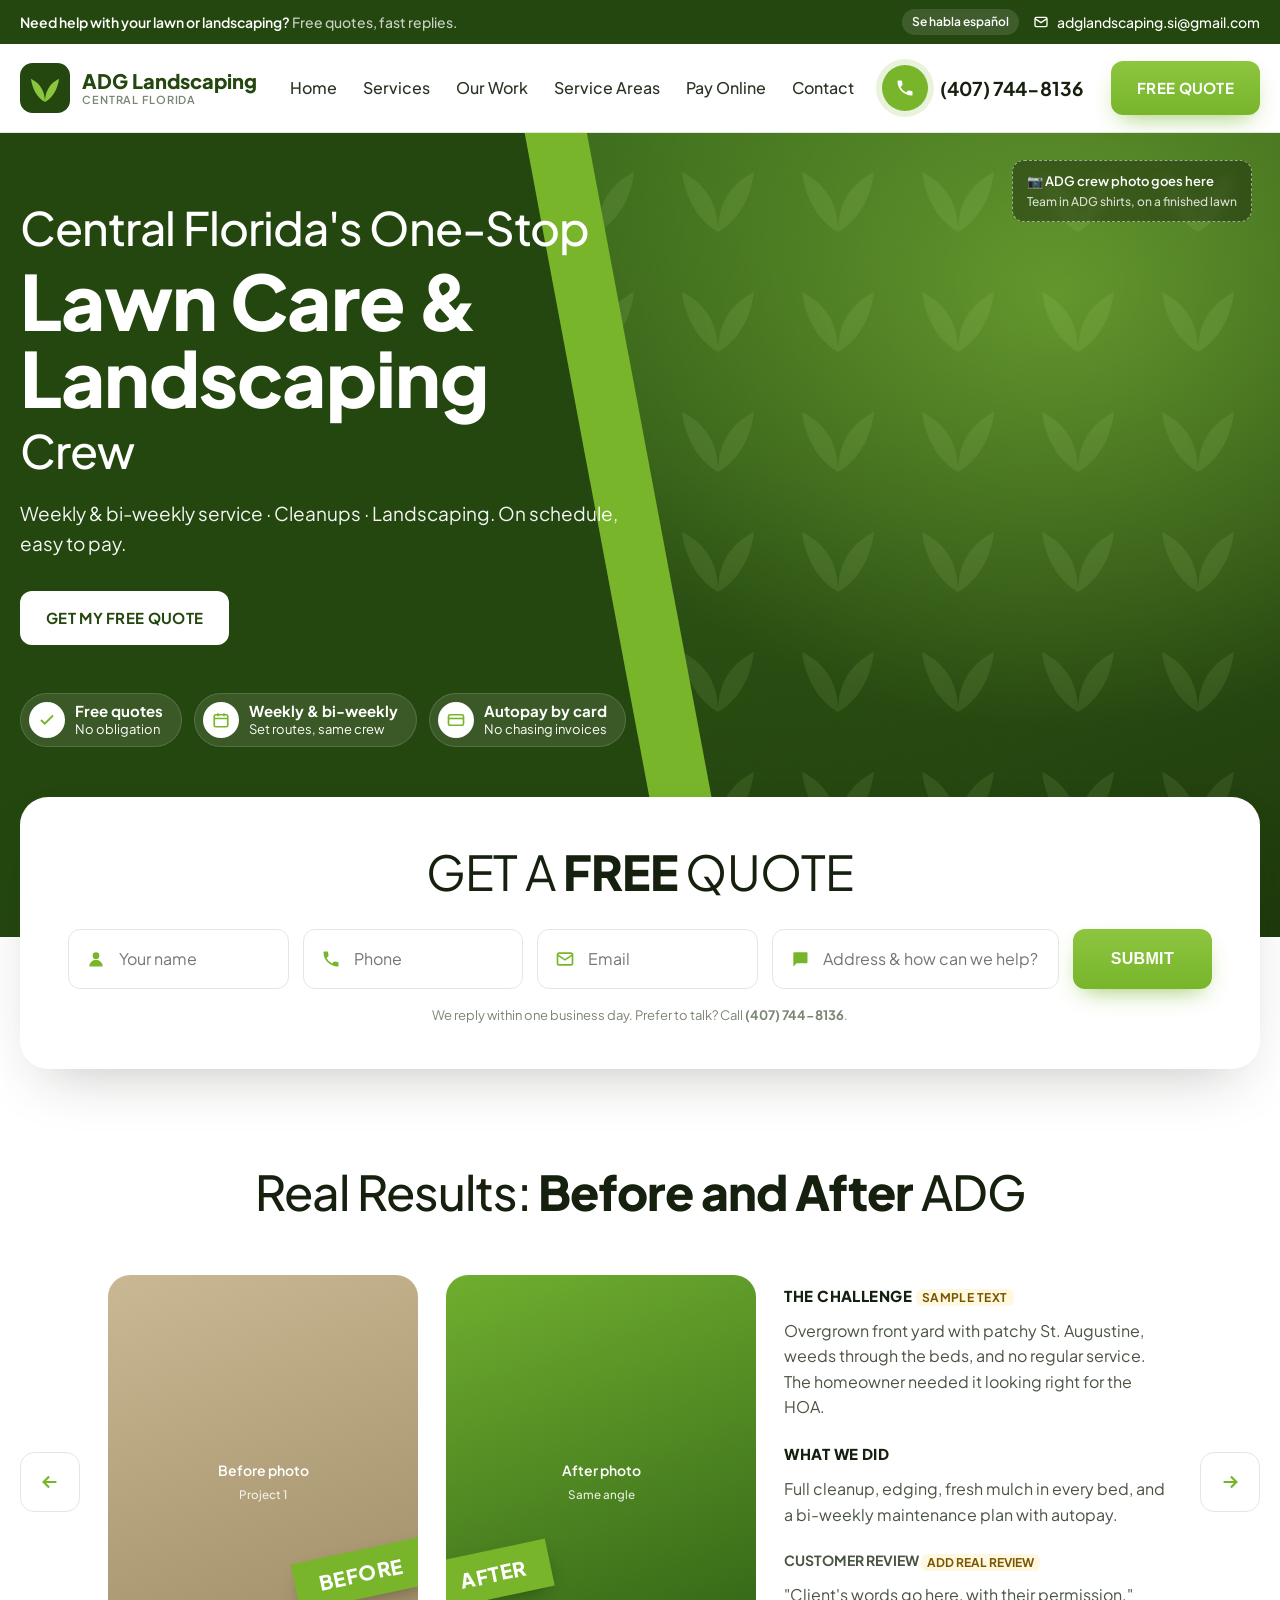
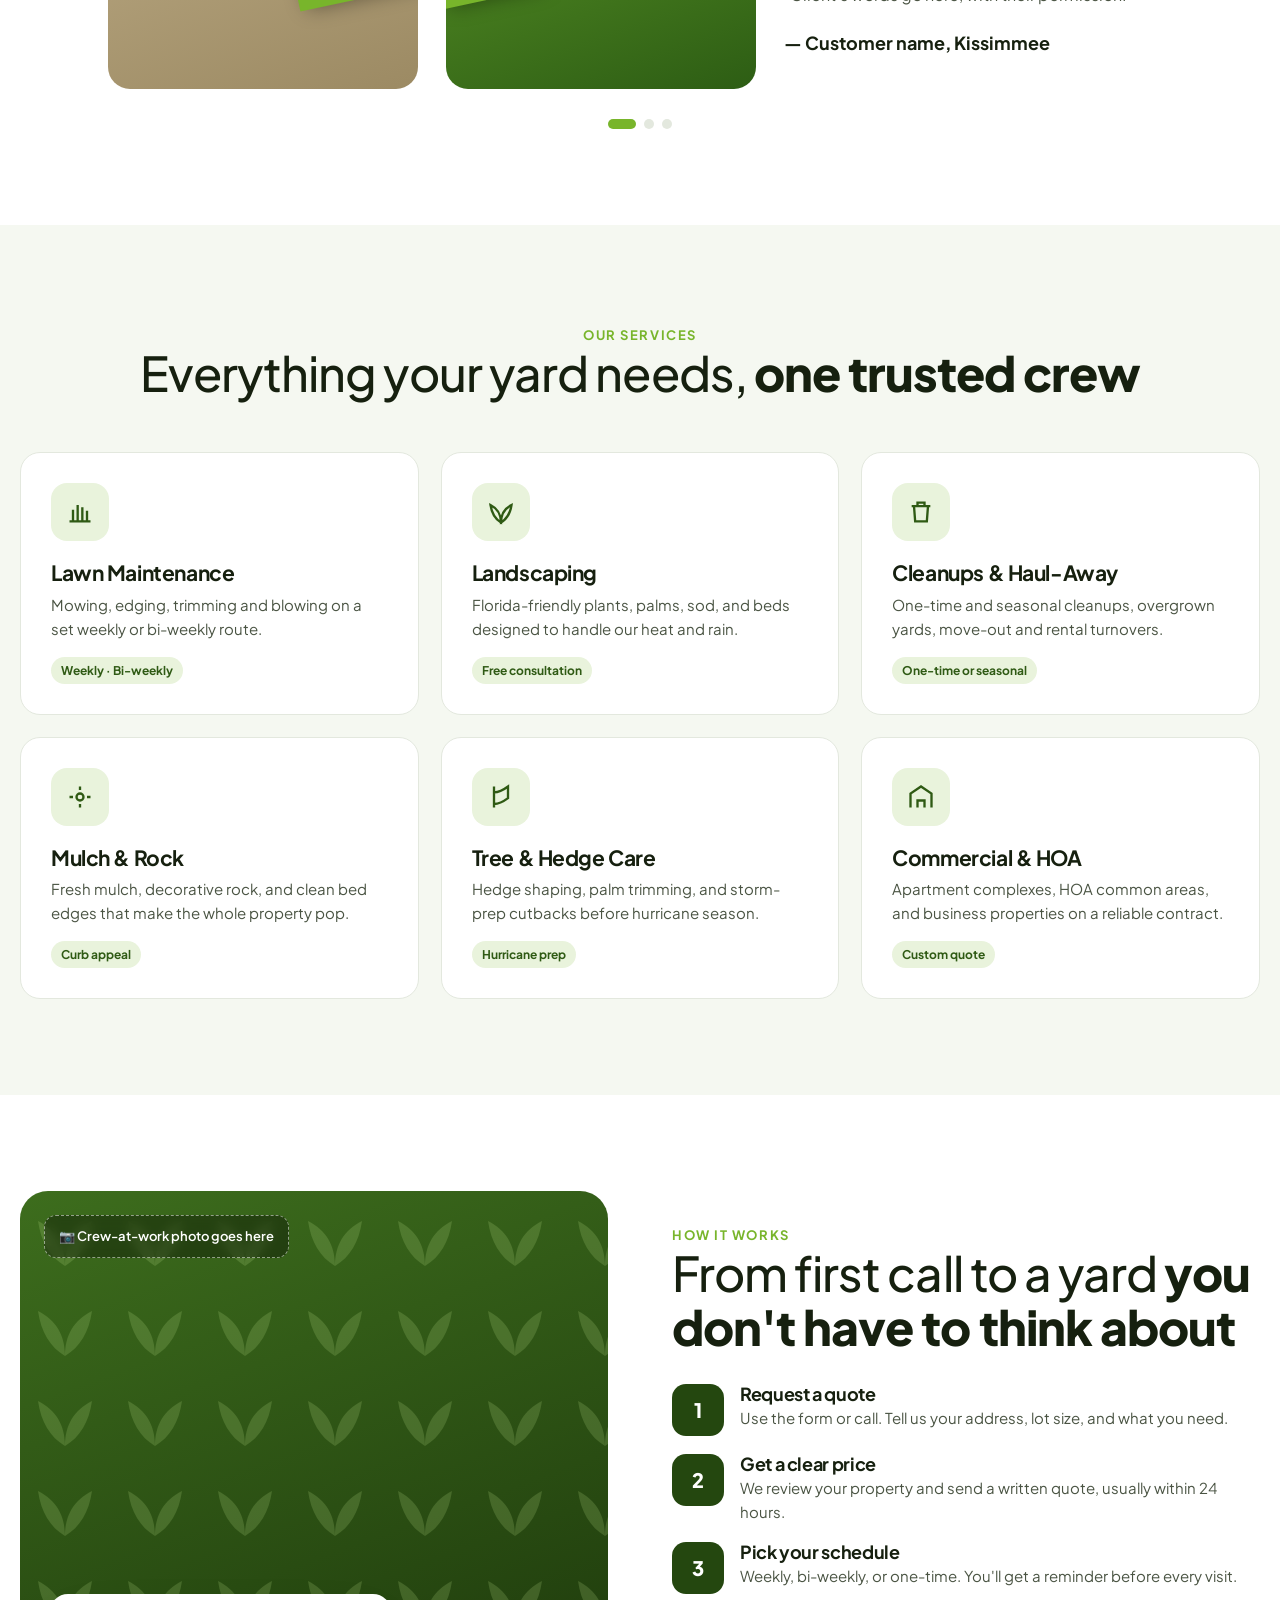
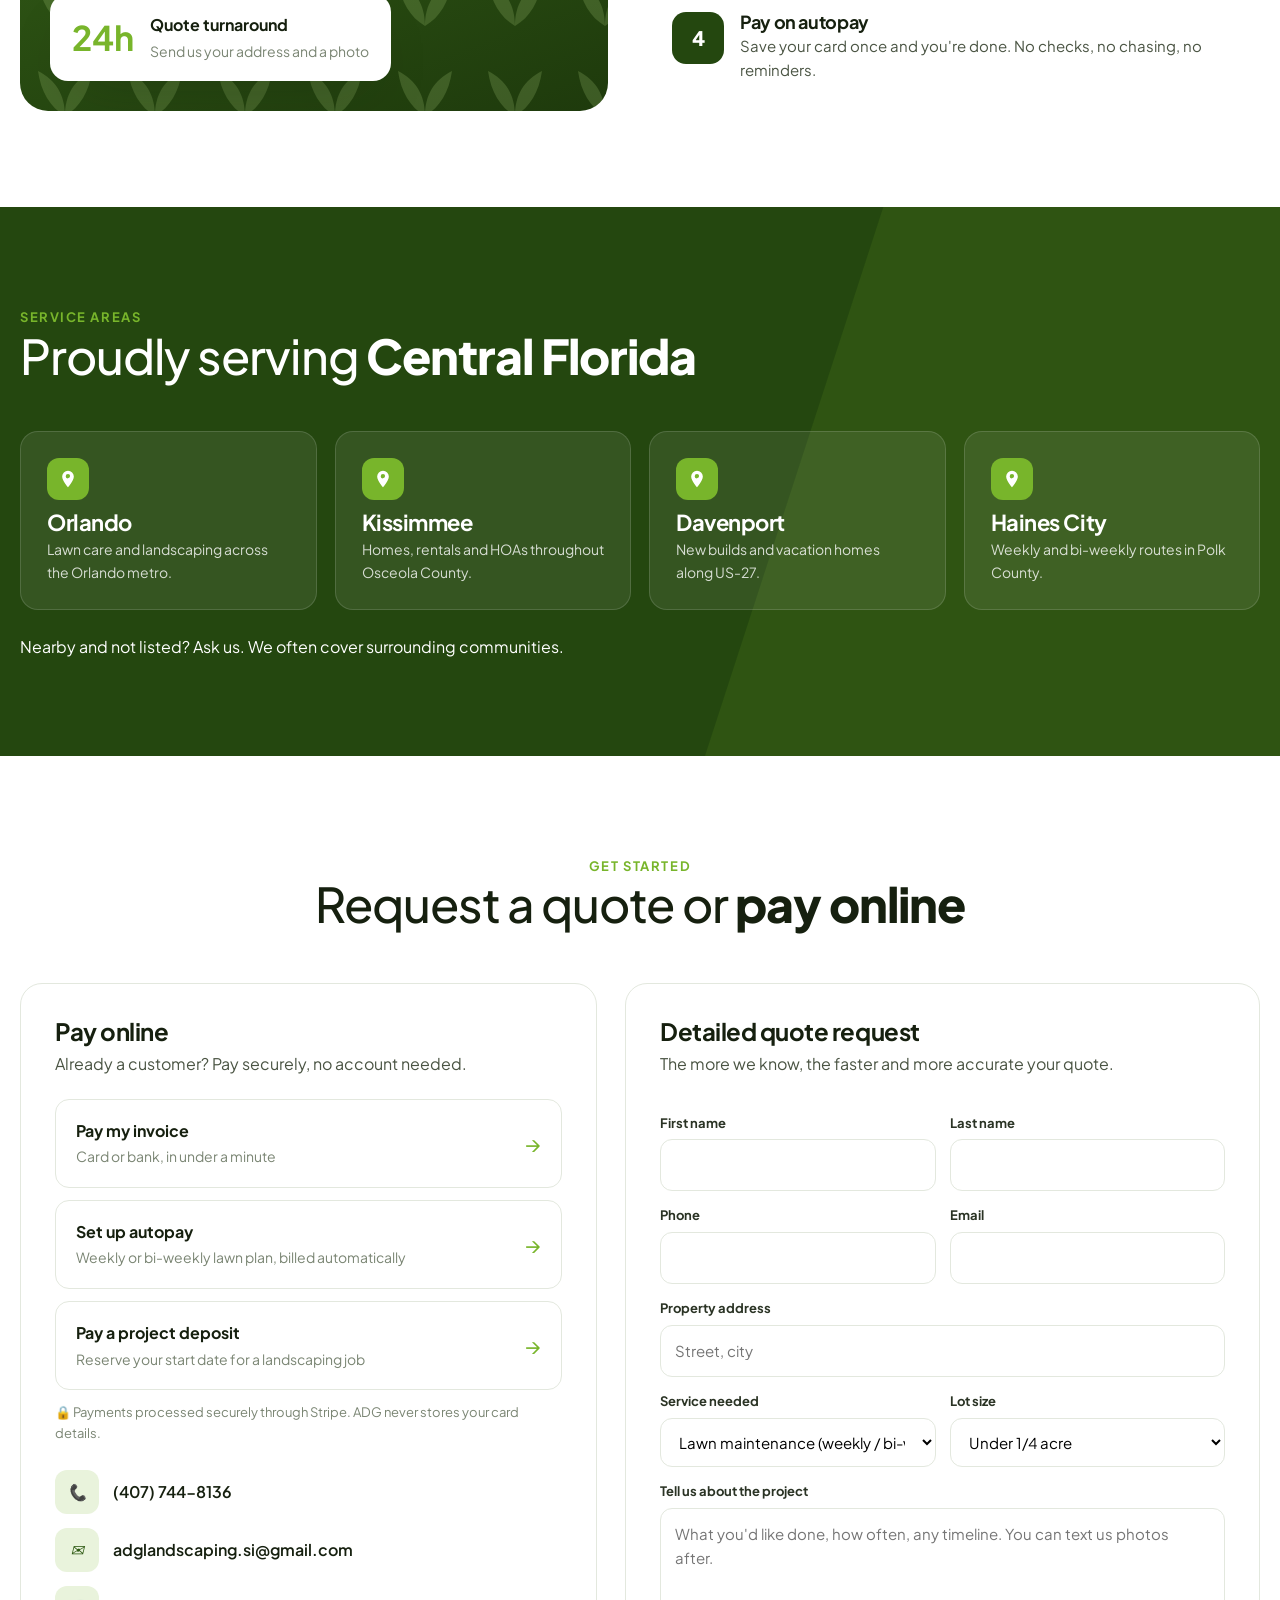
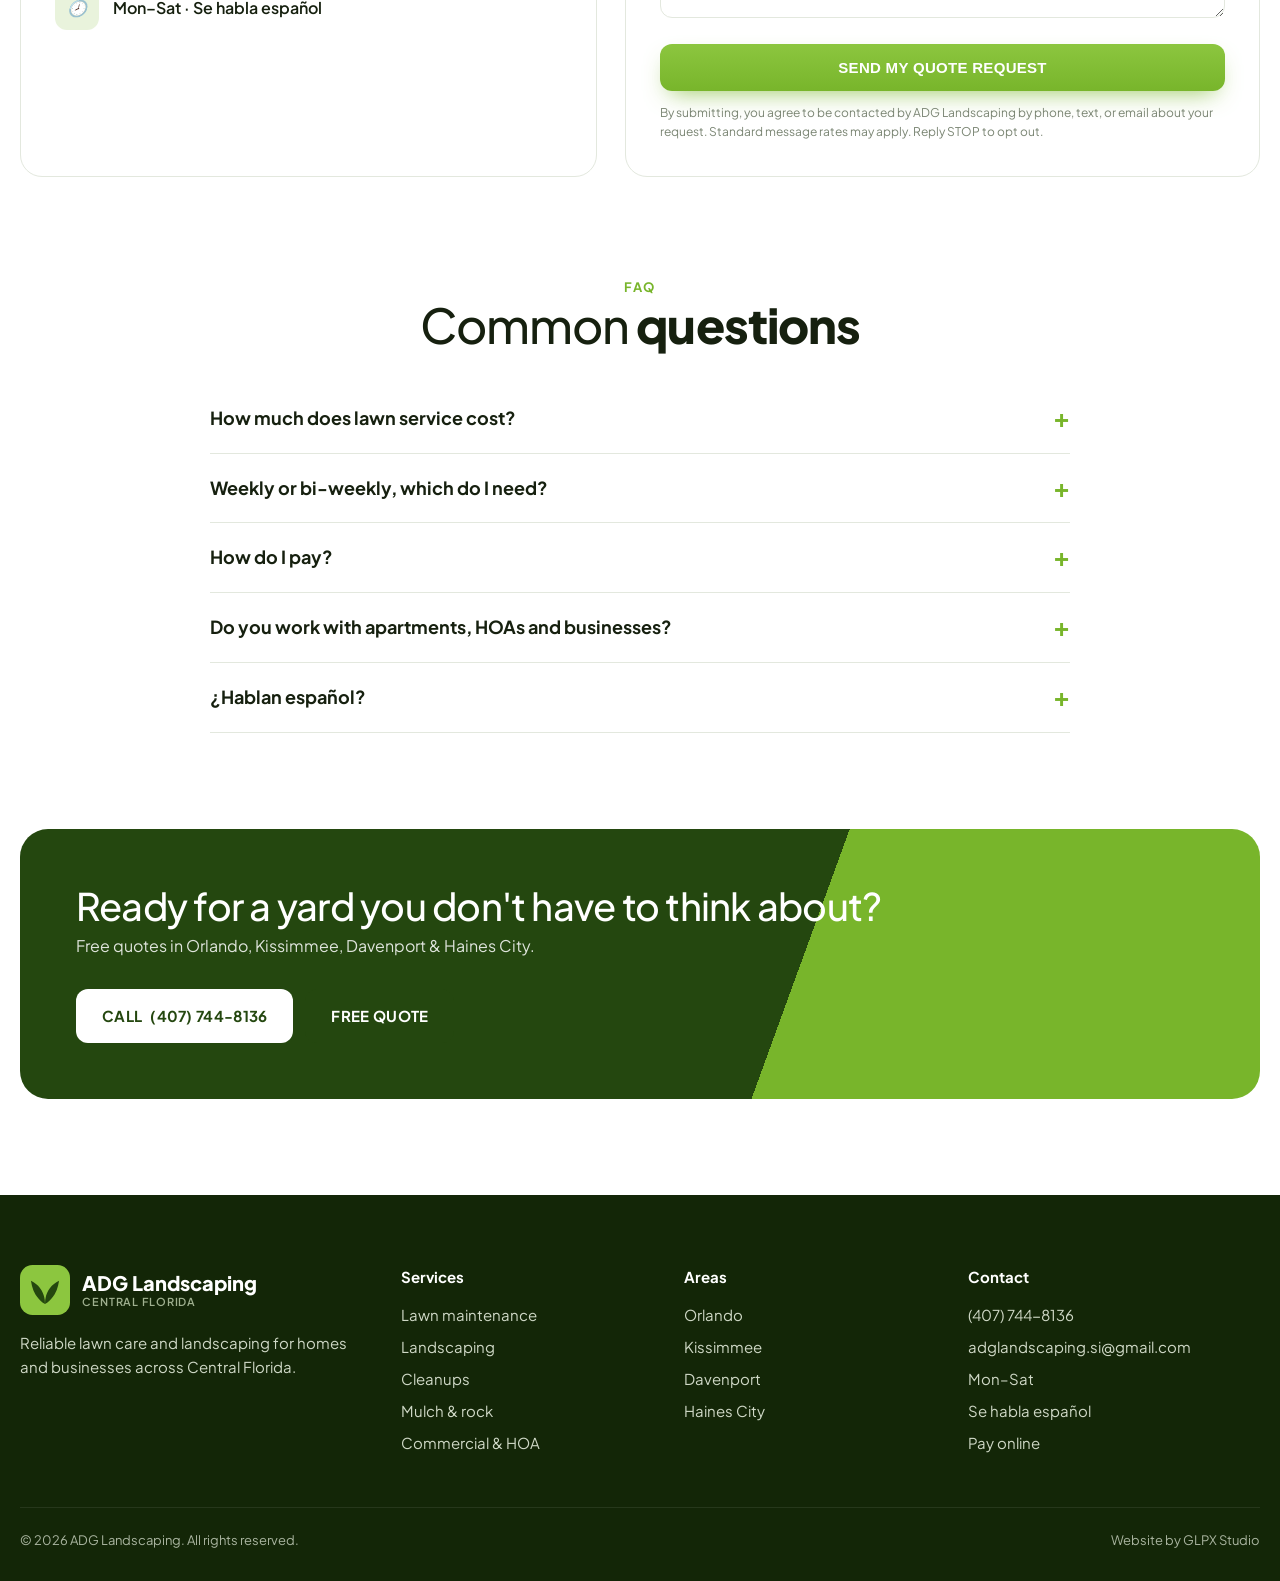
==== commit 30513536: "Redesign site with diagonal hero, overlapping quote bar and before/after slider Real phone/email, se" ====
--- a/index.html
+++ b/index.html
@@ -1,455 +1,498 @@
-<!DOCTYPE html>
+<!doctype html>
 <html lang="en">
 <head>
-<meta charset="UTF-8">
+<meta charset="utf-8">
 <meta name="viewport" content="width=device-width, initial-scale=1.0">
-<title>ADG Landscaping | Lawn Care & Landscaping in Orlando, Central Florida</title>
-<meta name="description" content="ADG Landscaping provides reliable lawn care, landscape design, irrigation, and hardscaping across Orlando and Central Florida. Free quotes, on-time crews, easy online payments.">
-<meta property="og:title" content="ADG Landscaping | Orlando & Central Florida">
-<meta property="og:description" content="Reliable lawn care, landscape design, irrigation and hardscaping in Orlando and Central Florida.">
+<title>ADG Landscaping | Lawn Care &amp; Landscaping in Orlando, Kissimmee, Davenport &amp; Haines City</title>
+<meta name="description" content="ADG Landscaping: weekly and bi-weekly lawn care, landscaping, cleanups and more across Orlando, Kissimmee, Davenport and Haines City. Free quotes, easy online payments. Se habla español.">
+<meta property="og:title" content="ADG Landscaping | Central Florida Lawn Care &amp; Landscaping">
+<meta property="og:description" content="Weekly and bi-weekly lawn care and landscaping across Orlando, Kissimmee, Davenport and Haines City. Free quotes.">
 <meta property="og:type" content="website">
-<link rel="icon" href="data:image/svg+xml,%3Csvg xmlns='http://www.w3.org/2000/svg' viewBox='0 0 64 64'%3E%3Crect width='64' height='64' rx='14' fill='%231f5c3a'/%3E%3Cpath d='M32 50c0-14 6-24 18-30-2 14-8 24-18 30zM32 50c0-14-6-24-18-30 2 14 8 24 18 30z' fill='%23a8e063'/%3E%3C/svg%3E">
-<link rel="preconnect" href="https://fonts.googleapis.com">
-<link href="https://fonts.googleapis.com/css2?family=Fraunces:wght@600;700&family=Inter:wght@400;500;600&display=swap" rel="stylesheet">
 <script type="application/ld+json">
 {
   "@context": "https://schema.org",
   "@type": "LandscapingBusiness",
   "name": "ADG Landscaping",
-  "description": "Lawn care, landscape design, irrigation and hardscaping in Orlando and Central Florida.",
-  "areaServed": ["Orlando, FL", "Winter Park, FL", "Kissimmee, FL", "Lake Nona, FL", "Windermere, FL", "Dr. Phillips, FL", "Sanford, FL", "Oviedo, FL", "Apopka, FL", "Winter Garden, FL", "Clermont, FL", "Altamonte Springs, FL"],
-  "address": {"@type": "PostalAddress", "addressLocality": "Orlando", "addressRegion": "FL", "addressCountry": "US"},
-  "telephone": "+1-407-000-0000",
-  "url": "https://example.com"
+  "description": "Lawn care and landscaping in Orlando, Kissimmee, Davenport and Haines City, Florida.",
+  "telephone": "+1-407-744-8136",
+  "email": "adglandscaping.si@gmail.com",
+  "areaServed": ["Orlando, FL", "Kissimmee, FL", "Davenport, FL", "Haines City, FL"],
+  "knowsLanguage": ["en", "es"]
 }
 </script>
+<link rel="preconnect" href="https://fonts.googleapis.com">
+<link rel="preconnect" href="https://fonts.gstatic.com" crossorigin>
+<link href="https://fonts.googleapis.com/css2?family=Plus+Jakarta+Sans:wght@400;500;600;700;800&display=swap" rel="stylesheet">
 <style>
-  :root{
-    --green-900:#12351f; --green-800:#1f5c3a; --green-700:#2d7a4b; --green-500:#4caf6d;
-    --lime:#a8e063; --sand:#f6f3ec; --sand-2:#ece6d8; --ink:#1b1f1c; --muted:#5d6660;
-    --white:#fff; --radius:16px; --shadow:0 10px 30px rgba(18,53,31,.10);
-    --font-head:'Fraunces',Georgia,serif; --font-body:'Inter',system-ui,-apple-system,Segoe UI,sans-serif;
-  }
-  *{box-sizing:border-box;margin:0;padding:0}
-  html{scroll-behavior:smooth}
-  body{font-family:var(--font-body);color:var(--ink);background:var(--sand);line-height:1.6;-webkit-font-smoothing:antialiased}
-  img{max-width:100%;display:block}
-  a{color:inherit}
-  h1,h2,h3{font-family:var(--font-head);line-height:1.15;color:var(--green-900)}
-  h1{font-size:clamp(2.2rem,5vw,3.8rem);font-weight:700}
-  h2{font-size:clamp(1.7rem,3.5vw,2.6rem);font-weight:700}
-  h3{font-size:1.2rem;font-weight:600}
-  .wrap{width:min(1140px,100% - 40px);margin-inline:auto}
-  section{padding:clamp(56px,8vw,96px) 0}
-  .eyebrow{display:inline-block;font-size:.8rem;letter-spacing:.14em;text-transform:uppercase;font-weight:600;color:var(--green-700);margin-bottom:12px}
-  .lead{font-size:1.1rem;color:var(--muted);max-width:60ch}
-  .center{text-align:center}.center .lead{margin-inline:auto}
-  .btn{display:inline-flex;align-items:center;gap:8px;padding:14px 24px;border-radius:999px;font-weight:600;text-decoration:none;border:2px solid transparent;cursor:pointer;font-size:1rem;transition:transform .15s,box-shadow .15s,background .15s}
-  .btn:hover{transform:translateY(-2px);box-shadow:var(--shadow)}
-  .btn-primary{background:var(--green-800);color:#fff}.btn-primary:hover{background:var(--green-700)}
-  .btn-lime{background:var(--lime);color:var(--green-900)}
-  .btn-ghost{border-color:var(--green-800);color:var(--green-800);background:transparent}
-  .btn-white{background:#fff;color:var(--green-900)}
-
-  /* NAV */
-  .topbar{background:var(--green-900);color:#dbe8dd;font-size:.85rem;padding:8px 0}
-  .topbar .wrap{display:flex;justify-content:space-between;gap:16px;flex-wrap:wrap}
-  .topbar a{color:#fff;text-decoration:none;font-weight:500}
-  header.nav{position:sticky;top:0;z-index:50;background:rgba(246,243,236,.92);backdrop-filter:blur(10px);border-bottom:1px solid var(--sand-2)}
-  header.nav .wrap{display:flex;align-items:center;justify-content:space-between;height:72px}
-  .logo{display:flex;align-items:center;gap:10px;text-decoration:none;font-family:var(--font-head);font-weight:700;font-size:1.35rem;color:var(--green-900)}
-  .logo svg{width:38px;height:38px}
-  .logo small{display:block;font-family:var(--font-body);font-weight:500;font-size:.7rem;letter-spacing:.1em;text-transform:uppercase;color:var(--green-700)}
-  nav ul{display:flex;gap:22px;list-style:none}
-  nav a{text-decoration:none;font-weight:500;color:var(--ink);font-size:.92rem;white-space:nowrap}
-  .nav-cta .btn{white-space:nowrap;padding:11px 20px;font-size:.92rem}
-  .logo span{white-space:nowrap}
-  @media(max-width:1100px){.nav-cta .btn-ghost{display:none}}
-  nav a:hover{color:var(--green-700)}
-  .nav-cta{display:flex;gap:10px;align-items:center}
-  .menu-btn{display:none;background:none;border:0;font-size:1.6rem;cursor:pointer;color:var(--green-900)}
-  @media(max-width:900px){
-    nav ul{display:none;position:absolute;top:72px;left:0;right:0;background:var(--sand);flex-direction:column;padding:20px;gap:16px;border-bottom:1px solid var(--sand-2)}
-    nav ul.open{display:flex}
-    .menu-btn{display:block}
-    .nav-cta .btn-ghost{display:none}
-  }
-
-  /* HERO */
-  .hero{position:relative;color:#fff;padding:clamp(80px,12vw,150px) 0;overflow:hidden;
-    background:
-      radial-gradient(1200px 600px at 80% 20%, rgba(168,224,99,.25), transparent 60%),
-      linear-gradient(160deg,#173f28 0%,#1f5c3a 55%,#2d7a4b 100%)}
-  .hero::after{content:"";position:absolute;inset:auto -10% -30% -10%;height:60%;
-    background:radial-gradient(closest-side,rgba(168,224,99,.18),transparent);pointer-events:none}
-  .hero .wrap{position:relative;display:grid;grid-template-columns:1.1fr .9fr;gap:48px;align-items:center}
-  .hero h1{color:#fff}
-  .hero h1 em{font-style:normal;color:var(--lime)}
-  .hero p{color:#dbe8dd;font-size:1.15rem;max-width:52ch;margin:20px 0 32px}
-  .hero-actions{display:flex;gap:12px;flex-wrap:wrap}
-  .hero-card{background:rgba(255,255,255,.08);border:1px solid rgba(255,255,255,.18);border-radius:24px;padding:28px;backdrop-filter:blur(6px)}
-  .hero-card h3{color:#fff;margin-bottom:6px}
-  .hero-card p{font-size:.95rem;margin:0 0 18px}
-  .hero-card ul{list-style:none;display:grid;gap:10px}
-  .hero-card li{display:flex;gap:10px;align-items:flex-start;font-size:.95rem;color:#eef5ef}
-  .hero-card li::before{content:"✓";color:var(--lime);font-weight:700}
-  @media(max-width:900px){.hero .wrap{grid-template-columns:1fr}}
-
-  /* TRUST BAR */
-  .trust{background:var(--green-900);color:#fff;padding:22px 0}
-  .trust .wrap{display:flex;justify-content:space-around;flex-wrap:wrap;gap:20px;text-align:center}
-  .trust b{display:block;font-family:var(--font-head);font-size:1.6rem;color:var(--lime)}
-  .trust span{font-size:.85rem;color:#c9d9cc}
-
-  /* SERVICES */
-  .grid{display:grid;gap:22px}
-  .grid-3{grid-template-columns:repeat(3,1fr)}
-  .grid-4{grid-template-columns:repeat(4,1fr)}
-  .grid-2{grid-template-columns:repeat(2,1fr)}
-  @media(max-width:900px){.grid-3,.grid-4{grid-template-columns:repeat(2,1fr)}}
-  @media(max-width:600px){.grid-3,.grid-4,.grid-2{grid-template-columns:1fr}}
-  .card{background:#fff;border-radius:var(--radius);padding:28px;box-shadow:0 2px 0 var(--sand-2);transition:transform .2s,box-shadow .2s}
-  .card:hover{transform:translateY(-4px);box-shadow:var(--shadow)}
-  .card .icon{width:52px;height:52px;border-radius:14px;background:linear-gradient(135deg,var(--green-800),var(--green-500));display:grid;place-items:center;margin-bottom:18px;font-size:1.4rem}
-  .card h3{margin-bottom:8px}
-  .card p{color:var(--muted);font-size:.95rem}
-  .card .tag{display:inline-block;margin-top:14px;font-size:.8rem;font-weight:600;color:var(--green-700)}
-
-  /* WHY */
-  .why{background:#fff}
-  .why .wrap{display:grid;grid-template-columns:1fr 1fr;gap:56px;align-items:center}
-  .why-list{list-style:none;display:grid;gap:18px;margin-top:28px}
-  .why-list li{display:grid;grid-template-columns:44px 1fr;gap:14px}
-  .why-list .num{width:44px;height:44px;border-radius:12px;background:var(--sand);display:grid;place-items:center;font-family:var(--font-head);font-weight:700;color:var(--green-800)}
-  .why-list b{display:block;color:var(--green-900)}
-  .why-list span{color:var(--muted);font-size:.95rem}
-  .photo{aspect-ratio:4/5;border-radius:24px;position:relative;overflow:hidden;
-    background:linear-gradient(180deg,#8fd3f4 0%,#c6e8d5 40%,#3f8a55 41%,#2d7a4b 100%)}
-  .photo::before{content:"";position:absolute;left:10%;bottom:20%;width:34%;height:44%;border-radius:50% 50% 8px 8px;background:#1f5c3a;box-shadow:24px 30px 0 -6px #2d7a4b,-20px 40px 0 -10px #12351f}
-  .photo::after{content:"";position:absolute;right:8%;bottom:8%;width:44%;height:12%;border-radius:8px;background:repeating-linear-gradient(90deg,#d9c8a6 0 22px,#c4b18a 22px 24px)}
-  .photo .label{position:absolute;left:16px;top:16px;background:rgba(255,255,255,.9);padding:6px 12px;border-radius:999px;font-size:.75rem;font-weight:600;color:var(--green-900)}
-  @media(max-width:900px){.why .wrap{grid-template-columns:1fr}.photo{aspect-ratio:16/10}}
-
-  /* PROCESS */
-  .step{position:relative;background:#fff;border-radius:var(--radius);padding:28px 24px 24px;border:1px solid var(--sand-2)}
-  .step .n{position:absolute;top:-16px;left:24px;background:var(--lime);color:var(--green-900);font-weight:700;width:36px;height:36px;border-radius:50%;display:grid;place-items:center;font-family:var(--font-head)}
-  .step h3{margin:12px 0 8px}.step p{color:var(--muted);font-size:.95rem}
-
-  /* GALLERY */
-  .gallery{background:#fff}
-  .tiles{display:grid;grid-template-columns:repeat(4,1fr);grid-auto-rows:190px;gap:14px}
-  .tile{border-radius:14px;position:relative;overflow:hidden;display:flex;align-items:flex-end;padding:14px;color:#fff;font-weight:600;font-size:.9rem;text-shadow:0 1px 4px rgba(0,0,0,.4)}
-  .tile.big{grid-column:span 2;grid-row:span 2}
-  .t1{background:linear-gradient(160deg,#2d7a4b,#12351f)}
-  .t2{background:linear-gradient(160deg,#a8e063,#4caf6d)}
-  .t3{background:linear-gradient(160deg,#d9c8a6,#8b6f47)}
-  .t4{background:linear-gradient(160deg,#5aa9e6,#2d7a4b)}
-  .t5{background:linear-gradient(160deg,#7fb069,#1f5c3a)}
-  .tile small{position:absolute;top:12px;left:12px;background:rgba(255,255,255,.85);color:var(--green-900);padding:3px 9px;border-radius:999px;font-size:.7rem;text-shadow:none}
-  @media(max-width:700px){.tiles{grid-template-columns:repeat(2,1fr);grid-auto-rows:150px}}
-
-  /* AREAS */
-  .areas .chips{display:flex;flex-wrap:wrap;gap:10px;justify-content:center;margin-top:28px}
-  .chip{background:#fff;border:1px solid var(--sand-2);padding:10px 16px;border-radius:999px;font-size:.9rem;font-weight:500}
-
-  /* REVIEWS */
-  .reviews{background:var(--green-900);color:#fff}
-  .reviews h2,.reviews .eyebrow{color:#fff}.reviews .eyebrow{color:var(--lime)}
-  .review{background:rgba(255,255,255,.06);border:1px solid rgba(255,255,255,.12);border-radius:var(--radius);padding:26px}
-  .stars{color:var(--lime);letter-spacing:2px;margin-bottom:12px}
-  .review p{color:#e6efe8;font-size:.98rem}
-  .review b{display:block;margin-top:16px;font-size:.9rem}
-  .review span{font-size:.8rem;color:#b7c9bb}
-
-  /* QUOTE + PAY */
-  .quote .wrap{display:grid;grid-template-columns:1fr 1.1fr;gap:48px;align-items:start}
-  @media(max-width:900px){.quote .wrap{grid-template-columns:1fr}}
-  .panel{background:#fff;border-radius:24px;padding:32px;box-shadow:var(--shadow)}
-  .panel h3{font-size:1.4rem;margin-bottom:6px}
-  .panel .sub{color:var(--muted);font-size:.95rem;margin-bottom:22px}
-  form .row{display:grid;grid-template-columns:1fr 1fr;gap:14px}
-  @media(max-width:600px){form .row{grid-template-columns:1fr}}
-  label{display:block;font-size:.85rem;font-weight:600;margin-bottom:6px;color:var(--green-900)}
-  input,select,textarea{width:100%;padding:12px 14px;border:1.5px solid var(--sand-2);border-radius:10px;font:inherit;font-size:.95rem;background:#fbfaf7;margin-bottom:14px}
-  input:focus,select:focus,textarea:focus{outline:none;border-color:var(--green-500);background:#fff}
-  textarea{min-height:110px;resize:vertical}
-  .fine{font-size:.78rem;color:var(--muted);margin-top:10px}
-  .embed{min-height:420px;border-radius:14px;border:2px dashed var(--sand-2);display:grid;place-items:center;text-align:center;padding:24px;color:var(--muted);font-size:.9rem}
-  .embed iframe{width:100%;min-height:620px;border:0;border-radius:14px}
-  .pay-options{display:grid;gap:12px;margin-top:18px}
-  .pay-option{display:flex;justify-content:space-between;align-items:center;gap:14px;padding:16px 18px;border:1.5px solid var(--sand-2);border-radius:14px;text-decoration:none;transition:border-color .15s,background .15s}
-  .pay-option:hover{border-color:var(--green-500);background:#f6fbf4}
-  .pay-option b{display:block;color:var(--green-900)}
-  .pay-option span{font-size:.85rem;color:var(--muted)}
-  .pay-option .arrow{color:var(--green-700);font-weight:700}
-  .secure{display:flex;gap:8px;align-items:center;font-size:.8rem;color:var(--muted);margin-top:16px}
-
-  /* FAQ */
-  details{background:#fff;border-radius:14px;padding:18px 22px;border:1px solid var(--sand-2);margin-bottom:10px}
-  summary{cursor:pointer;font-weight:600;color:var(--green-900);list-style:none;display:flex;justify-content:space-between;align-items:center}
-  summary::after{content:"+";font-size:1.4rem;color:var(--green-700)}
-  details[open] summary::after{content:"–"}
-  details p{margin-top:12px;color:var(--muted);font-size:.95rem}
-
-  /* CTA BAND */
-  .band{background:linear-gradient(135deg,var(--green-800),var(--green-500));color:#fff;border-radius:28px;padding:clamp(36px,6vw,64px);display:flex;justify-content:space-between;align-items:center;gap:24px;flex-wrap:wrap}
-  .band h2{color:#fff}.band p{color:#e6efe8}
-
-  /* FOOTER */
-  footer{background:var(--green-900);color:#c9d9cc;padding:56px 0 28px;font-size:.92rem}
-  footer .cols{display:grid;grid-template-columns:2fr 1fr 1fr 1.2fr;gap:36px;margin-bottom:40px}
-  @media(max-width:800px){footer .cols{grid-template-columns:1fr 1fr}}
-  @media(max-width:500px){footer .cols{grid-template-columns:1fr}}
-  footer h4{color:#fff;margin-bottom:14px;font-size:.95rem}
-  footer ul{list-style:none;display:grid;gap:8px}
-  footer a{color:#c9d9cc;text-decoration:none}footer a:hover{color:var(--lime)}
-  footer .logo{color:#fff}footer .logo small{color:var(--lime)}
-  .copy{border-top:1px solid rgba(255,255,255,.12);padding-top:20px;display:flex;justify-content:space-between;flex-wrap:wrap;gap:10px;font-size:.8rem}
-
-  /* MOBILE STICKY CALL */
-  .sticky-call{display:none;position:fixed;bottom:16px;left:16px;right:16px;z-index:60}
-  .sticky-call .btn{width:100%;justify-content:center;box-shadow:var(--shadow)}
-  @media(max-width:700px){.sticky-call{display:block}body{padding-bottom:80px}}
-
-  .reveal{opacity:0;transform:translateY(16px);transition:opacity .6s ease,transform .6s ease}
-  .reveal.in{opacity:1;transform:none}
+:root{
+  --forest:#24470f; --forest-2:#2f5a14; --lime:#78b52b; --lime-2:#8cc63f; --leaf:#e9f3dc;
+  --ink:#16200f; --body:#4a5443; --mute:#7a8573; --line:#e3e8de; --bg:#ffffff; --soft:#f5f8f1;
+  --r:16px; --shadow:0 24px 60px -24px rgba(22,32,15,.28);
+}
+*{box-sizing:border-box;margin:0;padding:0}
+html{scroll-behavior:smooth}
+body{font-family:"Plus Jakarta Sans",system-ui,-apple-system,Segoe UI,Arial,sans-serif;color:var(--ink);background:var(--bg);line-height:1.6;-webkit-font-smoothing:antialiased}
+a{color:inherit;text-decoration:none}
+img{max-width:100%;display:block}
+.wrap{width:min(1240px,100% - 40px);margin-inline:auto}
+.btn{white-space:nowrap;display:inline-flex;align-items:center;justify-content:center;gap:8px;font-weight:700;font-size:15px;letter-spacing:.02em;text-transform:uppercase;padding:15px 26px;border-radius:12px;border:0;cursor:pointer;transition:transform .15s ease,box-shadow .15s ease,background .15s}
+.btn:hover{transform:translateY(-1px)}
+.btn-lime{background:linear-gradient(180deg,var(--lime-2),var(--lime));color:#fff;box-shadow:0 10px 24px -10px rgba(120,181,43,.8)}
+.btn-white{background:#fff;color:var(--forest)}
+.btn-outline{background:transparent;color:var(--forest);border:1.5px solid var(--line)}
+h1,h2,h3{line-height:1.12;letter-spacing:-.02em}
+h2{font-size:clamp(30px,4vw,48px);font-weight:500}
+h2 b{font-weight:800}
+.center{text-align:center}
+.eyebrow{display:inline-block;font-size:13px;font-weight:700;letter-spacing:.12em;text-transform:uppercase;color:var(--lime)}
+section{padding:96px 0}
+
+/* top bar */
+.topbar{position:relative;background:var(--forest);color:#fff;font-size:14px}
+.topbar .wrap{display:flex;justify-content:space-between;align-items:center;min-height:44px;gap:16px}
+.topbar .ask{font-weight:600}.topbar .ask span{opacity:.75;font-weight:500}
+.topbar a{display:inline-flex;align-items:center;gap:8px;font-weight:500}
+.topbar .es{white-space:nowrap;background:rgba(255,255,255,.12);border-radius:20px;padding:3px 10px;font-size:12px;font-weight:600}
+
+/* header */
+header{position:sticky;top:0;z-index:50;background:#fff;box-shadow:0 1px 0 var(--line)}
+header .wrap{display:flex;align-items:center;gap:28px;min-height:88px}
+.logo{display:flex;align-items:center;gap:12px;font-weight:800;font-size:20px;line-height:1.05;color:var(--forest)}
+.logo svg{width:50px;height:50px;flex:none}
+.logo small{display:block;font-size:11px;font-weight:600;letter-spacing:.08em;text-transform:uppercase;color:var(--mute);margin-top:3px}
+nav{display:flex;gap:26px;margin-left:auto;font-weight:500;font-size:16px;white-space:nowrap}
+nav a{position:relative;padding:6px 0;color:#2a3324}
+nav a:hover{color:var(--forest)}
+nav a:after{content:"";position:absolute;left:0;right:0;bottom:0;height:2px;background:var(--lime);transform:scaleX(0);transition:transform .2s}
+nav a:hover:after{transform:scaleX(1)}
+.hcall{display:flex;align-items:center;gap:12px;font-weight:700;font-size:19px;color:var(--ink);white-space:nowrap}
+.hcall i{width:46px;height:46px;border-radius:50%;background:var(--lime);display:grid;place-items:center;box-shadow:0 0 0 6px var(--leaf)}
+.menu-btn{display:none;margin-left:auto;background:none;border:0;width:44px;height:44px;border-radius:10px;cursor:pointer}
+.menu-btn span{display:block;width:22px;height:2px;background:var(--ink);margin:5px auto;border-radius:2px}
+
+/* hero */
+.hero{position:relative;background:var(--forest);color:#fff;overflow:hidden;padding:0}
+.hero-photo{position:absolute;inset:0 0 0 auto;width:58%;
+  background:
+   radial-gradient(120% 90% at 70% 20%,rgba(140,198,63,.55),transparent 60%),
+   radial-gradient(80% 70% at 20% 90%,rgba(36,71,15,.9),transparent 70%),
+   linear-gradient(160deg,#3d6d1d,#1e3a0c);}
+.hero-photo:before{content:"";position:absolute;inset:0;opacity:.1;background-image:url("data:image/svg+xml,%3Csvg xmlns='http://www.w3.org/2000/svg' width='120' height='120' viewBox='0 0 120 120'%3E%3Cpath d='M60 100c0-28 12-48 36-60-4 28-16 48-36 60zM60 100c0-28-12-48-36-60 4 28 16 48 36 60z' fill='%23c8ec92'/%3E%3C/svg%3E");background-size:120px}
+.photo-tag{position:absolute;right:28px;top:28px;background:rgba(0,0,0,.35);backdrop-filter:blur(6px);border:1px dashed rgba(255,255,255,.5);border-radius:12px;padding:10px 14px;font-size:13px;font-weight:600;max-width:260px}
+.photo-tag span{display:block;font-weight:500;opacity:.8;font-size:12px}
+.hero-shape{position:absolute;inset:0;width:100%;height:100%;pointer-events:none}
+.hero .wrap{position:relative;z-index:2;min-height:700px;display:flex;align-items:center;padding:70px 0 190px}
+.hero-copy{max-width:640px}
+.hero h1{font-weight:500;font-size:clamp(28px,3.6vw,46px)}
+.hero h1 b{display:block;font-weight:800;font-size:clamp(44px,6vw,76px);line-height:1.02;margin:8px 0}
+.hero .tag{font-size:19px;margin:22px 0 32px;opacity:.95}
+.badges{display:flex;flex-wrap:wrap;gap:12px;margin-top:48px}
+.badge{display:flex;align-items:center;gap:10px;background:rgba(255,255,255,.1);border:1px solid rgba(255,255,255,.14);border-radius:40px;padding:8px 18px 8px 8px;font-size:13px;line-height:1.25}
+.badge i{width:36px;height:36px;border-radius:50%;background:#fff;display:grid;place-items:center;flex:none}
+.badge b{display:block;font-size:15px}
+
+/* quote bar */
+.quote-bar{position:relative;z-index:5;margin-top:-140px;padding:0}
+.qcard{background:#fff;border-radius:28px;box-shadow:var(--shadow);padding:48px 48px 44px}
+.qcard h2{text-align:center;font-weight:400;margin-bottom:30px;letter-spacing:-.01em}
+.qcard h2 b{font-weight:800}
+.qform{display:grid;grid-template-columns:1fr 1fr 1fr 1.3fr auto;gap:14px}
+.field{position:relative}
+.field svg{position:absolute;left:18px;top:50%;transform:translateY(-50%);width:20px;height:20px;color:var(--lime)}
+.field input{width:100%;height:60px;border:1.5px solid var(--line);border-radius:12px;padding:0 16px 0 50px;font:inherit;font-size:16px;color:var(--ink);background:#fff;transition:border .15s}
+.field input:focus{outline:none;border-color:var(--lime)}
+.qform .btn{height:60px;padding:0 38px;font-size:16px}
+.qnote{text-align:center;color:var(--mute);font-size:13px;margin-top:16px}
+.qdone{text-align:center;padding:10px 0}
+.qdone h3{font-size:26px;margin-bottom:6px}
+
+/* before/after */
+.ba{display:grid;grid-template-columns:auto 1fr auto;align-items:center;gap:28px;margin-top:56px}
+.arrow{width:60px;height:60px;border-radius:14px;border:1.5px solid var(--line);background:#fff;display:grid;place-items:center;cursor:pointer;color:var(--lime);transition:.15s}
+.arrow:hover{border-color:var(--lime);background:var(--leaf)}
+.slides{position:relative;overflow:hidden}
+.slide{display:none;grid-template-columns:1fr 1fr 1.25fr;gap:28px;align-items:center}
+.slide.on{display:grid;animation:fade .4s ease}
+@keyframes fade{from{opacity:0;transform:translateY(6px)}to{opacity:1;transform:none}}
+.pic{position:relative;aspect-ratio:3/4;border-radius:22px;overflow:hidden;display:flex;flex-direction:column;justify-content:center;align-items:center;text-align:center;color:#fff;font-weight:600;font-size:14px;padding:20px}
+.pic.before{background:linear-gradient(160deg,#c9b893,#9c8a63)}
+.pic.after{background:linear-gradient(160deg,#6fae2f,#2d5d14)}
+.pic small{display:block;font-weight:500;opacity:.85;margin-top:4px}
+.pic .ribbon{position:absolute;bottom:22%;background:var(--lime);color:#fff;font-weight:800;font-size:20px;letter-spacing:.04em;padding:8px 24px;transform:rotate(-12deg);box-shadow:0 8px 20px -8px rgba(0,0,0,.4)}
+.pic.before .ribbon{right:-10px}.pic.after .ribbon{left:-10px}
+.story h4{font-size:15px;font-weight:800;letter-spacing:.03em;text-transform:uppercase;margin-bottom:10px}
+.story p{color:var(--body);margin-bottom:22px}
+.story .q{font-weight:700;text-transform:uppercase;font-size:14px;margin-bottom:10px}
+.story .who{font-weight:700;color:var(--ink);font-size:18px}
+.ph{background:#fff8e1;color:#7a5600;border-radius:6px;padding:1px 6px;font-size:12px;font-weight:700;vertical-align:middle}
+.dots{display:flex;justify-content:center;gap:8px;margin-top:30px}
+.dots button{width:10px;height:10px;border-radius:10px;border:0;background:var(--line);cursor:pointer;transition:.2s}
+.dots button.on{width:28px;background:var(--lime)}
+
+/* services */
+.svc-sec{background:var(--soft)}
+.grid3{display:grid;grid-template-columns:repeat(3,1fr);gap:22px;margin-top:52px}
+.card{background:#fff;border-radius:20px;padding:30px;border:1px solid var(--line);transition:transform .2s,box-shadow .2s}
+.card:hover{transform:translateY(-4px);box-shadow:var(--shadow)}
+.card .ic{width:58px;height:58px;border-radius:16px;background:var(--leaf);display:grid;place-items:center;margin-bottom:20px;color:var(--forest-2)}
+.card h3{font-size:21px;margin-bottom:8px}
+.card p{color:var(--body);font-size:15px}
+.card .pill{display:inline-block;margin-top:16px;font-size:12px;font-weight:700;color:var(--forest-2);background:var(--leaf);padding:4px 10px;border-radius:20px}
+
+/* split: why + steps */
+.split{display:grid;grid-template-columns:1fr 1fr;gap:64px;align-items:center}
+.why-visual{position:relative;border-radius:28px;overflow:hidden;min-height:520px;background:linear-gradient(160deg,#3d6d1d,#1e3a0c);color:#fff;display:flex;align-items:flex-end;padding:30px}
+.why-visual:before{content:"";position:absolute;inset:0;opacity:.18;background-image:url("data:image/svg+xml,%3Csvg xmlns='http://www.w3.org/2000/svg' width='90' height='90' viewBox='0 0 120 120'%3E%3Cpath d='M60 100c0-28 12-48 36-60-4 28-16 48-36 60zM60 100c0-28-12-48-36-60 4 28 16 48 36 60z' fill='%23c8ec92'/%3E%3C/svg%3E");background-size:90px}
+.why-visual .stat{position:relative;background:#fff;color:var(--ink);border-radius:18px;padding:18px 22px;display:flex;gap:16px;align-items:center;box-shadow:var(--shadow)}
+.why-visual .stat b{font-size:34px;color:var(--lime);line-height:1}
+.steps{margin-top:30px;display:grid;gap:18px}
+.step{display:grid;grid-template-columns:52px 1fr;gap:16px;align-items:start}
+.step .n{width:52px;height:52px;border-radius:14px;background:var(--forest);color:#fff;font-weight:800;font-size:20px;display:grid;place-items:center}
+.step h3{font-size:18px;margin-bottom:2px}
+.step p{color:var(--body);font-size:15px}
+
+/* areas */
+.areas{background:var(--forest);color:#fff;position:relative;overflow:hidden}
+.areas:after{content:"";position:absolute;top:-20%;right:-8%;width:46%;height:140%;background:var(--lime);transform:skewX(-18deg);opacity:.12}
+.areas .wrap{position:relative;z-index:1}
+.areas h2{color:#fff}
+.area-grid{display:grid;grid-template-columns:repeat(4,1fr);gap:18px;margin-top:48px}
+.area{background:rgba(255,255,255,.08);border:1px solid rgba(255,255,255,.14);border-radius:18px;padding:26px}
+.area h3{font-size:22px;margin:10px 0 4px}
+.area p{opacity:.8;font-size:14px}
+.area i{display:grid;place-items:center;width:42px;height:42px;border-radius:12px;background:var(--lime)}
+.areas .more{margin-top:24px;opacity:.85}
+
+/* pay + contact */
+.two{display:grid;grid-template-columns:1fr 1.1fr;gap:28px;margin-top:52px}
+.panel{background:#fff;border:1px solid var(--line);border-radius:22px;padding:34px}
+.panel h3{font-size:24px;margin-bottom:6px}
+.panel .sub{color:var(--body);margin-bottom:22px}
+.pay-option{display:flex;justify-content:space-between;align-items:center;gap:14px;border:1.5px solid var(--line);border-radius:14px;padding:18px 20px;margin-bottom:12px;transition:.15s}
+.pay-option:hover{border-color:var(--lime);background:var(--soft)}
+.pay-option b{display:block}
+.pay-option span{color:var(--mute);font-size:14px}
+.pay-option .go{color:var(--lime);font-size:22px}
+.secure{font-size:13px;color:var(--mute);margin-top:10px}
+.contact-list{margin-top:26px;display:grid;gap:14px}
+.contact-list a,.contact-list div{display:flex;gap:14px;align-items:center;font-weight:600}
+.contact-list i{width:44px;height:44px;border-radius:12px;background:var(--leaf);display:grid;place-items:center;color:var(--forest-2);flex:none}
+form.full label{display:block;font-size:13px;font-weight:700;margin:14px 0 6px;color:#2a3324}
+form.full input,form.full select,form.full textarea{width:100%;border:1.5px solid var(--line);border-radius:12px;padding:13px 14px;font:inherit;font-size:15px;background:#fff}
+form.full input:focus,form.full select:focus,form.full textarea:focus{outline:none;border-color:var(--lime)}
+form.full textarea{min-height:110px;resize:vertical}
+form.full .row{display:grid;grid-template-columns:1fr 1fr;gap:14px}
+form.full .btn{width:100%;margin-top:20px}
+.fine{font-size:12px;color:var(--mute);margin-top:12px}
+
+/* faq */
+details{border-bottom:1px solid var(--line);padding:20px 0}
+summary{cursor:pointer;font-weight:700;font-size:18px;list-style:none;display:flex;justify-content:space-between;gap:20px}
+summary::-webkit-details-marker{display:none}
+summary:after{content:"+";color:var(--lime);font-size:26px;line-height:1}
+details[open] summary:after{content:"–"}
+details p{color:var(--body);margin-top:10px}
+
+/* cta band */
+.band{background:linear-gradient(110deg,var(--forest) 0 62%,var(--lime) 62% 100%);border-radius:28px;color:#fff;padding:56px;display:flex;justify-content:space-between;align-items:center;gap:30px;flex-wrap:wrap}
+.band h2{color:#fff;font-size:clamp(26px,3vw,38px)}
+.band p{opacity:.85;margin-top:6px}
+
+footer{background:#132607;color:#cfd8c6;padding:70px 0 30px;margin-top:96px}
+footer .cols{display:grid;grid-template-columns:1.4fr 1fr 1fr 1.2fr;gap:40px}
+footer .logo{color:#fff}footer .logo small{color:#9fb08f}
+footer h4{color:#fff;font-size:15px;margin-bottom:14px}
+footer li{list-style:none;margin:8px 0;font-size:15px}
+footer a:hover{color:#fff}
+footer .copy{border-top:1px solid rgba(255,255,255,.1);margin-top:44px;padding-top:22px;font-size:13px;display:flex;justify-content:space-between;flex-wrap:wrap;gap:10px;opacity:.8}
+
+.sticky-call{display:none}
+.reveal{opacity:0;transform:translateY(18px);transition:opacity .6s ease,transform .6s ease}
+.reveal.in{opacity:1;transform:none}
+
+/* responsive */
+@media (max-width:1240px){nav{gap:18px;font-size:15px}}
+@media (max-width:1100px){
+  .hcall span{display:none}
+  .qform{grid-template-columns:1fr 1fr}.qform .msg{grid-column:1/-1}.qform .btn{grid-column:1/-1}
+  .slide{grid-template-columns:1fr 1fr}.story{grid-column:1/-1}
+  .area-grid{grid-template-columns:1fr 1fr}
+}
+@media (max-width:860px){
+  .topbar .ask{display:none}
+  nav{position:absolute;top:100%;left:0;right:0;background:#fff;flex-direction:column;gap:0;padding:8px 20px 20px;box-shadow:0 20px 30px -20px rgba(0,0,0,.25);display:none}
+  nav.open{display:flex}nav a{padding:14px 0;border-bottom:1px solid var(--line)}
+  .menu-btn{display:block}.hcall{margin-left:0}.hcall i{width:40px;height:40px}
+  header .head-cta{display:none}
+  .hero-photo{position:relative;width:100%;height:280px;inset:auto}
+  .hero{display:flex;flex-direction:column-reverse}
+  .hero .wrap{min-height:0;padding:48px 0 170px}
+  .hero-shape{display:none}.photo-tag{top:auto;bottom:20px;right:16px}
+  .grid3,.split,.two{grid-template-columns:1fr}
+  .why-visual{min-height:340px}
+  .ba{grid-template-columns:1fr}.ba .arrow{display:none}
+  .slide{grid-template-columns:1fr 1fr;gap:14px}
+  .qcard{padding:30px 20px}
+  footer .cols{grid-template-columns:1fr 1fr}
+  .band{background:var(--forest);padding:36px 26px}
+  section{padding:72px 0}
+  .sticky-call{display:flex;gap:10px;position:fixed;left:12px;right:12px;bottom:12px;z-index:60}
+  .sticky-call .btn{flex:1;padding:14px}
+  footer{padding-bottom:100px}
+}
+@media (max-width:520px){
+  .wrap{width:calc(100% - 32px)}
+  .qform{grid-template-columns:1fr}
+  .area-grid{grid-template-columns:1fr}
+  form.full .row{grid-template-columns:1fr}
+  footer .cols{grid-template-columns:1fr}
+  .logo{font-size:17px}.logo svg{width:42px;height:42px}
+  .hcall{font-size:0}.hcall i{font-size:16px}
+}
 </style>
 </head>
-<body>
+<body id="top">
 
 <div class="topbar">
   <div class="wrap">
-    <span>🌿 Serving Orlando &amp; all of Central Florida · Se habla español</span>
-    <span>Mon–Sat 7am–6pm · <a href="tel:+14070000000" data-phone-link>(407) 000-0000</a></span>
+    <div class="ask">Need help with your lawn or landscaping? <span>Free quotes, fast replies.</span></div>
+    <div style="display:flex;gap:14px;align-items:center;margin-left:auto">
+      <span class="es">Se habla español</span>
+      <a href="mailto:adglandscaping.si@gmail.com" data-email-link><svg width="16" height="16" viewBox="0 0 24 24" fill="none" stroke="currentColor" stroke-width="2"><rect x="3" y="5" width="18" height="14" rx="2"/><path d="m3 7 9 6 9-6"/></svg><span data-email-text>adglandscaping.si@gmail.com</span></a>
+    </div>
   </div>
 </div>
 
-<header class="nav">
-  <div class="wrap">
+<header>
+  <div class="wrap" style="position:relative">
     <a href="#top" class="logo" aria-label="ADG Landscaping home">
-      <svg viewBox="0 0 64 64" aria-hidden="true"><rect width="64" height="64" rx="14" fill="#1f5c3a"/><path d="M32 50c0-14 6-24 18-30-2 14-8 24-18 30zM32 50c0-14-6-24-18-30 2 14 8 24 18 30z" fill="#a8e063"/></svg>
-      <span>ADG Landscaping<small>Orlando · Central Florida</small></span>
+      <svg viewBox="0 0 64 64" aria-hidden="true"><rect width="64" height="64" rx="16" fill="#24470f"/><path d="M32 50c0-14 6-24 18-30-2 14-8 24-18 30zM32 50c0-14-6-24-18-30 2 14 8 24 18 30z" fill="#8cc63f"/></svg>
+      <span>ADG Landscaping<small>Central Florida</small></span>
     </a>
-    <nav>
-      <ul id="menu">
-        <li><a href="#services">Services</a></li>
-        <li><a href="#why">Why ADG</a></li>
-        <li><a href="#process">How it works</a></li>
-        <li><a href="#gallery">Our work</a></li>
-        <li><a href="#areas">Service areas</a></li>
-        <li><a href="#pay">Pay online</a></li>
-      </ul>
+    <nav id="menu">
+      <a href="#top">Home</a>
+      <a href="#services">Services</a>
+      <a href="#work">Our Work</a>
+      <a href="#areas">Service Areas</a>
+      <a href="#pay">Pay Online</a>
+      <a href="#contact">Contact</a>
     </nav>
-    <div class="nav-cta">
-      <a class="btn btn-ghost" href="tel:+14070000000" data-phone-link>Call now</a>
-      <a class="btn btn-primary" href="#quote">Get a free quote</a>
-      <button class="menu-btn" aria-label="Open menu" onclick="document.getElementById('menu').classList.toggle('open')">☰</button>
-    </div>
+    <a class="hcall" href="tel:+14077448136" data-phone-link><i><svg width="20" height="20" viewBox="0 0 24 24" fill="#fff"><path d="M6.6 10.8a15.1 15.1 0 0 0 6.6 6.6l2.2-2.2a1 1 0 0 1 1-.25 11.4 11.4 0 0 0 3.6.57 1 1 0 0 1 1 1V20a1 1 0 0 1-1 1A17 17 0 0 1 3 4a1 1 0 0 1 1-1h3.5a1 1 0 0 1 1 1c0 1.25.2 2.45.57 3.57a1 1 0 0 1-.25 1z"/></svg></i><span data-phone-text>(407) 744-8136</span></a>
+    <a class="btn btn-lime head-cta" href="#quote">Free Quote</a>
+    <button class="menu-btn" aria-label="Open menu" onclick="document.getElementById('menu').classList.toggle('open')"><span></span><span></span><span></span></button>
   </div>
 </header>
 
-<main id="top">
+<main>
 
 <!-- HERO -->
 <section class="hero">
-  <div class="wrap">
-    <div>
-      <span class="eyebrow" style="color:var(--lime)">Lawn care · Landscaping · Irrigation · Hardscape</span>
-      <h1>A yard you're proud of, <em>handled for you.</em></h1>
-      <p>ADG Landscaping keeps Orlando and Central Florida homes and businesses looking sharp year-round — with crews that show up on schedule, clear pricing, and a simple way to book and pay online.</p>
-      <div class="hero-actions">
-        <a class="btn btn-lime" href="#quote">Get a free quote →</a>
-        <a class="btn btn-white" href="#services">See services</a>
+  <div class="hero-photo" role="img" aria-label="ADG Landscaping crew">
+    <div class="photo-tag">📷 ADG crew photo goes here<span>Team in ADG shirts, on a finished lawn</span></div>
+  </div>
+  <svg class="hero-shape" viewBox="0 0 1440 700" preserveAspectRatio="none" aria-hidden="true">
+    <polygon points="0,0 590,0 760,700 0,700" fill="#24470f"/>
+    <polygon points="590,0 660,0 830,700 760,700" fill="#78b52b"/>
+  </svg>
+  <div class="wrap">
+    <div class="hero-copy">
+      <h1>Central Florida's One-Stop <b>Lawn Care &amp; Landscaping</b> Crew</h1>
+      <p class="tag">Weekly &amp; bi-weekly service · Cleanups · Landscaping. On schedule, easy to pay.</p>
+      <a class="btn btn-white" href="#quote">Get my free quote</a>
+      <div class="badges">
+        <div class="badge"><i><svg width="18" height="18" viewBox="0 0 24 24" fill="none" stroke="#78b52b" stroke-width="2.5"><path d="M20 6 9 17l-5-5"/></svg></i><div><b>Free quotes</b>No obligation</div></div>
+        <div class="badge"><i><svg width="18" height="18" viewBox="0 0 24 24" fill="none" stroke="#78b52b" stroke-width="2.2"><rect x="3" y="5" width="18" height="16" rx="2"/><path d="M3 10h18M8 3v4M16 3v4"/></svg></i><div><b>Weekly &amp; bi-weekly</b>Set routes, same crew</div></div>
+        <div class="badge"><i><svg width="18" height="18" viewBox="0 0 24 24" fill="none" stroke="#78b52b" stroke-width="2.2"><rect x="2" y="5" width="20" height="14" rx="2"/><path d="M2 10h20"/></svg></i><div><b>Autopay by card</b>No chasing invoices</div></div>
       </div>
     </div>
-    <aside class="hero-card">
-      <h3>Why neighbors choose ADG</h3>
-      <p>Straightforward landscaping, done right the first time.</p>
-      <ul>
-        <li>On-time scheduled visits with text reminders</li>
-        <li>Free, written quotes within 24 hours</li>
-        <li>Licensed &amp; insured crews (placeholder — add license #)</li>
-        <li>Pay securely online — card, bank, or recurring</li>
-        <li>Bilingual service in English and Spanish</li>
-      </ul>
-    </aside>
-  </div>
-</section>
-
-<div class="trust">
-  <div class="wrap">
-    <div><b>10+</b><span>Years in Central Florida</span></div>
-    <div><b>500+</b><span>Yards maintained</span></div>
-    <div><b>24h</b><span>Quote turnaround</span></div>
-    <div><b>5.0★</b><span>Google rating (placeholder)</span></div>
-  </div>
-</div>
+  </div>
+</section>
+
+<!-- QUICK QUOTE -->
+<section class="quote-bar" id="quote">
+  <div class="wrap">
+    <div class="qcard reveal">
+      <h2>GET A <b>FREE</b> QUOTE</h2>
+      <form class="qform" id="quick-form" onsubmit="return sendLead(event,'quick')">
+        <div class="field"><svg viewBox="0 0 24 24" fill="currentColor"><circle cx="12" cy="8" r="4"/><path d="M4 21a8 8 0 0 1 16 0z"/></svg><input name="full_name" placeholder="Your name" required aria-label="Your name"></div>
+        <div class="field"><svg viewBox="0 0 24 24" fill="currentColor"><path d="M6.6 10.8a15.1 15.1 0 0 0 6.6 6.6l2.2-2.2a1 1 0 0 1 1-.25 11.4 11.4 0 0 0 3.6.57 1 1 0 0 1 1 1V20a1 1 0 0 1-1 1A17 17 0 0 1 3 4a1 1 0 0 1 1-1h3.5a1 1 0 0 1 1 1c0 1.25.2 2.45.57 3.57a1 1 0 0 1-.25 1z"/></svg><input name="phone" type="tel" placeholder="Phone" required aria-label="Phone"></div>
+        <div class="field"><svg viewBox="0 0 24 24" fill="none" stroke="currentColor" stroke-width="2"><rect x="3" y="5" width="18" height="14" rx="2"/><path d="m3 7 9 6 9-6"/></svg><input name="email" type="email" placeholder="Email" required aria-label="Email"></div>
+        <div class="field msg"><svg viewBox="0 0 24 24" fill="currentColor"><path d="M4 4h16a1 1 0 0 1 1 1v11a1 1 0 0 1-1 1H8l-4 4V5a1 1 0 0 1 1-1z"/></svg><input name="message" placeholder="Address &amp; how can we help?" aria-label="Address and how can we help"></div>
+        <button class="btn btn-lime" type="submit">Submit</button>
+      </form>
+      <p class="qnote">We reply within one business day. Prefer to talk? Call <a href="tel:+14077448136" data-phone-link><b data-phone-text>(407) 744-8136</b></a>.</p>
+    </div>
+  </div>
+</section>
+
+<!-- BEFORE / AFTER -->
+<section id="work">
+  <div class="wrap">
+    <h2 class="center reveal">Real Results: <b>Before and After</b> ADG</h2>
+    <div class="ba reveal">
+      <button class="arrow" aria-label="Previous project" onclick="go(-1)"><svg width="22" height="22" viewBox="0 0 24 24" fill="none" stroke="currentColor" stroke-width="2.4"><path d="M19 12H5m6-6-6 6 6 6"/></svg></button>
+      <div class="slides" id="slides">
+        <div class="slide on">
+          <div class="pic before">Before photo<small>Project 1</small><span class="ribbon">BEFORE</span></div>
+          <div class="pic after">After photo<small>Same angle</small><span class="ribbon">AFTER</span></div>
+          <div class="story">
+            <h4>The challenge <span class="ph">sample text</span></h4>
+            <p>Overgrown front yard with patchy St. Augustine, weeds through the beds, and no regular service. The homeowner needed it looking right for the HOA.</p>
+            <h4>What we did</h4>
+            <p>Full cleanup, edging, fresh mulch in every bed, and a bi-weekly maintenance plan with autopay.</p>
+            <p class="q">Customer review <span class="ph">add real review</span></p>
+            <p>"Client's words go here, with their permission."</p>
+            <p class="who">— Customer name, Kissimmee</p>
+          </div>
+        </div>
+        <div class="slide">
+          <div class="pic before">Before photo<small>Project 2</small><span class="ribbon">BEFORE</span></div>
+          <div class="pic after">After photo<small>Same angle</small><span class="ribbon">AFTER</span></div>
+          <div class="story">
+            <h4>The challenge <span class="ph">sample text</span></h4>
+            <p>A new home in Davenport with bare beds and builder-grade landscaping that was struggling in the Florida heat.</p>
+            <h4>What we did</h4>
+            <p>Planted Florida-friendly shrubs and palms, added rock and mulch borders, and set up weekly lawn service.</p>
+            <p class="q">Customer review <span class="ph">add real review</span></p>
+            <p>"Client's words go here, with their permission."</p>
+            <p class="who">— Customer name, Davenport</p>
+          </div>
+        </div>
+        <div class="slide">
+          <div class="pic before">Before photo<small>Project 3</small><span class="ribbon">BEFORE</span></div>
+          <div class="pic after">After photo<small>Same angle</small><span class="ribbon">AFTER</span></div>
+          <div class="story">
+            <h4>The challenge <span class="ph">sample text</span></h4>
+            <p>A rental property in Haines City that had been neglected between tenants: tall grass, debris, and overgrown hedges.</p>
+            <h4>What we did</h4>
+            <p>One-day cleanup and haul-away, hedge trimming, and a recurring plan so it stays rent-ready.</p>
+            <p class="q">Customer review <span class="ph">add real review</span></p>
+            <p>"Client's words go here, with their permission."</p>
+            <p class="who">— Customer name, Haines City</p>
+          </div>
+        </div>
+      </div>
+      <button class="arrow" aria-label="Next project" onclick="go(1)"><svg width="22" height="22" viewBox="0 0 24 24" fill="none" stroke="currentColor" stroke-width="2.4"><path d="M5 12h14m-6-6 6 6-6 6"/></svg></button>
+    </div>
+    <div class="dots" id="dots"></div>
+  </div>
+</section>
 
 <!-- SERVICES -->
-<section id="services">
-  <div class="wrap">
-    <div class="center reveal">
-      <span class="eyebrow">Our services</span>
-      <h2>Everything your property needs, one trusted team</h2>
-      <p class="lead">From weekly lawn maintenance to full landscape makeovers, ADG covers residential and commercial properties across the Orlando metro.</p>
-    </div>
-    <div class="grid grid-3" style="margin-top:44px">
-      <div class="card reveal"><div class="icon">🌱</div><h3>Lawn Maintenance</h3><p>Weekly or bi-weekly mowing, edging, trimming, and blowing. Consistent schedule, consistent results.</p><span class="tag">Recurring plans available</span></div>
-      <div class="card reveal"><div class="icon">🌴</div><h3>Landscape Design &amp; Install</h3><p>Florida-friendly plants, palms, sod, mulch, and beds designed for our heat, rain, and sandy soil.</p><span class="tag">Free design consultation</span></div>
-      <div class="card reveal"><div class="icon">💧</div><h3>Irrigation &amp; Sprinklers</h3><p>Repairs, new zones, smart controllers, and seasonal tune-ups that keep water bills — and your grass — in check.</p><span class="tag">Same-week repairs</span></div>
-      <div class="card reveal"><div class="icon">🧱</div><h3>Pavers &amp; Hardscape</h3><p>Driveways, patios, walkways, fire pits, and retaining walls built to last through Florida summers.</p><span class="tag">Custom quotes</span></div>
-      <div class="card reveal"><div class="icon">✂️</div><h3>Tree &amp; Shrub Care</h3><p>Palm trimming, hedge shaping, tree pruning, and storm-prep cutbacks before hurricane season.</p><span class="tag">Hurricane prep</span></div>
-      <div class="card reveal"><div class="icon">🧹</div><h3>Cleanups &amp; Mulch</h3><p>One-time cleanups, seasonal refreshes, mulch and rock installs, and pressure washing add-ons.</p><span class="tag">One-time or seasonal</span></div>
-    </div>
-  </div>
-</section>
-
-<!-- WHY -->
-<section id="why" class="why">
-  <div class="wrap">
-    <div class="photo reveal"><span class="label">📷 Replace with a real project photo</span></div>
+<section class="svc-sec" id="services">
+  <div class="wrap">
+    <div class="center reveal"><span class="eyebrow">Our services</span><h2>Everything your yard needs, <b>one trusted crew</b></h2></div>
+    <div class="grid3">
+      <div class="card reveal"><div class="ic"><svg width="28" height="28" viewBox="0 0 24 24" fill="none" stroke="currentColor" stroke-width="2"><path d="M3 20h18M6 20V10m4 10V6m4 14V8m4 12v-9"/></svg></div><h3>Lawn Maintenance</h3><p>Mowing, edging, trimming and blowing on a set weekly or bi-weekly route.</p><span class="pill">Weekly · Bi-weekly</span></div>
+      <div class="card reveal"><div class="ic"><svg width="28" height="28" viewBox="0 0 24 24" fill="none" stroke="currentColor" stroke-width="2"><path d="M12 21c0-7 3-12 9-15-1 7-4 12-9 15zM12 21c0-7-3-12-9-15 1 7 4 12 9 15z"/></svg></div><h3>Landscaping</h3><p>Florida-friendly plants, palms, sod, and beds designed to handle our heat and rain.</p><span class="pill">Free consultation</span></div>
+      <div class="card reveal"><div class="ic"><svg width="28" height="28" viewBox="0 0 24 24" fill="none" stroke="currentColor" stroke-width="2"><path d="M4 7h16M6 7l1 13h10l1-13M9 7V4h6v3"/></svg></div><h3>Cleanups &amp; Haul-Away</h3><p>One-time and seasonal cleanups, overgrown yards, move-out and rental turnovers.</p><span class="pill">One-time or seasonal</span></div>
+      <div class="card reveal"><div class="ic"><svg width="28" height="28" viewBox="0 0 24 24" fill="none" stroke="currentColor" stroke-width="2"><circle cx="12" cy="12" r="3"/><path d="M12 3v3m0 12v3M3 12h3m12 0h3"/></svg></div><h3>Mulch &amp; Rock</h3><p>Fresh mulch, decorative rock, and clean bed edges that make the whole property pop.</p><span class="pill">Curb appeal</span></div>
+      <div class="card reveal"><div class="ic"><svg width="28" height="28" viewBox="0 0 24 24" fill="none" stroke="currentColor" stroke-width="2"><path d="M6 3v18M6 8c4 0 8-2 12-5v10c-4 3-8 5-12 5"/></svg></div><h3>Tree &amp; Hedge Care</h3><p>Hedge shaping, palm trimming, and storm-prep cutbacks before hurricane season.</p><span class="pill">Hurricane prep</span></div>
+      <div class="card reveal"><div class="ic"><svg width="28" height="28" viewBox="0 0 24 24" fill="none" stroke="currentColor" stroke-width="2"><path d="M3 21V9l9-6 9 6v12"/><path d="M9 21v-6h6v6"/></svg></div><h3>Commercial &amp; HOA</h3><p>Apartment complexes, HOA common areas, and business properties on a reliable contract.</p><span class="pill">Custom quote</span></div>
+    </div>
+  </div>
+</section>
+
+<!-- WHY + HOW -->
+<section id="why">
+  <div class="wrap split">
+    <div class="why-visual reveal">
+      <div class="photo-tag" style="top:24px;bottom:auto;left:24px;right:auto">📷 Crew-at-work photo goes here</div>
+      <div class="stat"><b>24h</b><div><strong>Quote turnaround</strong><br><span style="color:var(--mute);font-size:14px">Send us your address and a photo</span></div></div>
+    </div>
     <div class="reveal">
-      <span class="eyebrow">Why ADG</span>
-      <h2>Organized, reliable, and easy to work with</h2>
-      <p class="lead">Landscaping shouldn't mean chasing your crew for a date or a bill. ADG runs on a real schedule with real communication.</p>
-      <ul class="why-list">
-        <li><span class="num">1</span><div><b>You always know when we're coming</b><span>Every visit is scheduled and confirmed by text or email the day before.</span></div></li>
-        <li><span class="num">2</span><div><b>Clear quotes, no surprises</b><span>Written estimates with line items. What we quote is what you pay.</span></div></li>
-        <li><span class="num">3</span><div><b>Pay the way you want</b><span>Secure online invoices, autopay for recurring plans, or card on-site.</span></div></li>
-        <li><span class="num">4</span><div><b>Built for Central Florida</b><span>We know St. Augustine vs. Zoysia, chinch bugs, sandy soil, and HOA standards.</span></div></li>
-      </ul>
-      <div style="margin-top:28px"><a class="btn btn-primary" href="#quote">Request a quote</a></div>
-    </div>
-  </div>
-</section>
-
-<!-- PROCESS -->
-<section id="process">
-  <div class="wrap">
-    <div class="center reveal">
       <span class="eyebrow">How it works</span>
-      <h2>From first call to finished yard in 4 simple steps</h2>
-    </div>
-    <div class="grid grid-4" style="margin-top:52px">
-      <div class="step reveal"><span class="n">1</span><h3>Request a quote</h3><p>Fill out the short form or call. Tell us about your property and what you need.</p></div>
-      <div class="step reveal"><span class="n">2</span><h3>Free on-site visit</h3><p>We walk the property, take measurements, and send a written quote within 24 hours.</p></div>
-      <div class="step reveal"><span class="n">3</span><h3>Approve &amp; schedule</h3><p>Approve online, pick a date, and get a confirmation. Deposits can be paid securely online.</p></div>
-      <div class="step reveal"><span class="n">4</span><h3>We get to work</h3><p>Our crew arrives on time, does the job right, and sends the invoice with a pay link when done.</p></div>
-    </div>
-  </div>
-</section>
-
-<!-- GALLERY -->
-<section id="gallery" class="gallery">
-  <div class="wrap">
-    <div class="center reveal">
-      <span class="eyebrow">Our work</span>
-      <h2>Recent projects around Orlando</h2>
-      <p class="lead">Placeholder tiles — swap in real before/after photos from ADG's projects.</p>
-    </div>
-    <div class="tiles reveal" style="margin-top:40px">
-      <div class="tile big t1"><small>Photo placeholder</small>Full front-yard redesign · Lake Nona</div>
-      <div class="tile t2"><small>Photo placeholder</small>Sod &amp; mulch refresh · Winter Park</div>
-      <div class="tile t3"><small>Photo placeholder</small>Paver patio · Windermere</div>
-      <div class="tile t4"><small>Photo placeholder</small>Irrigation upgrade · Kissimmee</div>
-      <div class="tile t5"><small>Photo placeholder</small>Palm trimming · Dr. Phillips</div>
+      <h2>From first call to a yard <b>you don't have to think about</b></h2>
+      <div class="steps">
+        <div class="step"><div class="n">1</div><div><h3>Request a quote</h3><p>Use the form or call. Tell us your address, lot size, and what you need.</p></div></div>
+        <div class="step"><div class="n">2</div><div><h3>Get a clear price</h3><p>We review your property and send a written quote, usually within 24 hours.</p></div></div>
+        <div class="step"><div class="n">3</div><div><h3>Pick your schedule</h3><p>Weekly, bi-weekly, or one-time. You'll get a reminder before every visit.</p></div></div>
+        <div class="step"><div class="n">4</div><div><h3>Pay on autopay</h3><p>Save your card once and you're done. No checks, no chasing, no reminders.</p></div></div>
+      </div>
     </div>
   </div>
 </section>
 
 <!-- AREAS -->
-<section id="areas" class="areas">
-  <div class="wrap center reveal">
-    <span class="eyebrow">Service areas</span>
-    <h2>Proudly serving Orlando &amp; Central Florida</h2>
-    <p class="lead">Based in Orlando, we serve homes and businesses across Orange, Seminole, Osceola, and Lake counties.</p>
-    <div class="chips">
-      <span class="chip">Orlando</span><span class="chip">Winter Park</span><span class="chip">Lake Nona</span><span class="chip">Dr. Phillips</span><span class="chip">Windermere</span><span class="chip">Winter Garden</span><span class="chip">Kissimmee</span><span class="chip">St. Cloud</span><span class="chip">Sanford</span><span class="chip">Oviedo</span><span class="chip">Altamonte Springs</span><span class="chip">Apopka</span><span class="chip">Clermont</span><span class="chip">Celebration</span><span class="chip">Hunter's Creek</span>
-    </div>
-    <p class="fine" style="margin-top:18px">Don't see your area? Ask — we often travel further for larger projects.</p>
-  </div>
-</section>
-
-<!-- REVIEWS -->
-<section class="reviews">
-  <div class="wrap">
-    <div class="center reveal">
-      <span class="eyebrow">Reviews</span>
-      <h2>What Central Florida homeowners say</h2>
-    </div>
-    <div class="grid grid-3" style="margin-top:40px">
-      <div class="review reveal"><div class="stars">★★★★★</div><p>"Placeholder review — replace with a real Google review. They showed up exactly when they said and the yard has never looked better."</p><b>Homeowner name</b><span>Lake Nona, FL</span></div>
-      <div class="review reveal"><div class="stars">★★★★★</div><p>"Placeholder review — fixed our sprinkler zones in one visit and sent the invoice with a pay link. So easy."</p><b>Homeowner name</b><span>Winter Park, FL</span></div>
-      <div class="review reveal"><div class="stars">★★★★★</div><p>"Placeholder review — the paver patio came out beautiful and on budget. Highly recommend ADG."</p><b>Homeowner name</b><span>Windermere, FL</span></div>
-    </div>
-  </div>
-</section>
-
-<!-- QUOTE + PAY -->
-<section id="quote" class="quote">
-  <div class="wrap">
-    <div class="reveal">
-      <span class="eyebrow">Get started</span>
-      <h2>Request your free quote</h2>
-      <p class="lead">Tell us a bit about your property and we'll reach out within one business day to schedule a visit.</p>
-      <div class="panel" style="margin-top:28px" id="pay">
-        <h3>Pay an invoice online</h3>
-        <p class="sub">Already a customer? Pay your invoice or deposit securely — no account needed.</p>
-        <div class="pay-options">
-          <a class="pay-option" data-pay="invoice" href="#" target="_blank" rel="noopener"><div><b>Pay my invoice</b><span>Enter your invoice number and pay by card or bank</span></div><span class="arrow">→</span></a>
-          <a class="pay-option" data-pay="deposit" href="#" target="_blank" rel="noopener"><div><b>Pay a project deposit</b><span>Reserve your project start date</span></div><span class="arrow">→</span></a>
-          <a class="pay-option" data-pay="recurring" href="#" target="_blank" rel="noopener"><div><b>Set up a lawn care plan</b><span>Monthly autopay for weekly or bi-weekly service</span></div><span class="arrow">→</span></a>
+<section class="areas" id="areas">
+  <div class="wrap">
+    <div class="reveal"><span class="eyebrow">Service areas</span><h2>Proudly serving <b>Central Florida</b></h2></div>
+    <div class="area-grid">
+      <div class="area reveal"><i><svg width="20" height="20" viewBox="0 0 24 24" fill="#fff"><path d="M12 2a7 7 0 0 0-7 7c0 5 7 13 7 13s7-8 7-13a7 7 0 0 0-7-7zm0 9.5A2.5 2.5 0 1 1 12 6a2.5 2.5 0 0 1 0 5z"/></svg></i><h3>Orlando</h3><p>Lawn care and landscaping across the Orlando metro.</p></div>
+      <div class="area reveal"><i><svg width="20" height="20" viewBox="0 0 24 24" fill="#fff"><path d="M12 2a7 7 0 0 0-7 7c0 5 7 13 7 13s7-8 7-13a7 7 0 0 0-7-7zm0 9.5A2.5 2.5 0 1 1 12 6a2.5 2.5 0 0 1 0 5z"/></svg></i><h3>Kissimmee</h3><p>Homes, rentals and HOAs throughout Osceola County.</p></div>
+      <div class="area reveal"><i><svg width="20" height="20" viewBox="0 0 24 24" fill="#fff"><path d="M12 2a7 7 0 0 0-7 7c0 5 7 13 7 13s7-8 7-13a7 7 0 0 0-7-7zm0 9.5A2.5 2.5 0 1 1 12 6a2.5 2.5 0 0 1 0 5z"/></svg></i><h3>Davenport</h3><p>New builds and vacation homes along US-27.</p></div>
+      <div class="area reveal"><i><svg width="20" height="20" viewBox="0 0 24 24" fill="#fff"><path d="M12 2a7 7 0 0 0-7 7c0 5 7 13 7 13s7-8 7-13a7 7 0 0 0-7-7zm0 9.5A2.5 2.5 0 1 1 12 6a2.5 2.5 0 0 1 0 5z"/></svg></i><h3>Haines City</h3><p>Weekly and bi-weekly routes in Polk County.</p></div>
+    </div>
+    <p class="more reveal">Nearby and not listed? Ask us. We often cover surrounding communities.</p>
+  </div>
+</section>
+
+<!-- PAY + CONTACT -->
+<section id="contact">
+  <div class="wrap">
+    <div class="center reveal"><span class="eyebrow">Get started</span><h2>Request a quote or <b>pay online</b></h2></div>
+    <div class="two">
+      <div class="panel reveal" id="pay">
+        <h3>Pay online</h3>
+        <p class="sub">Already a customer? Pay securely, no account needed.</p>
+        <a class="pay-option" data-pay="invoice" href="#" target="_blank" rel="noopener"><div><b>Pay my invoice</b><span>Card or bank, in under a minute</span></div><span class="go">→</span></a>
+        <a class="pay-option" data-pay="recurring" href="#" target="_blank" rel="noopener"><div><b>Set up autopay</b><span>Weekly or bi-weekly lawn plan, billed automatically</span></div><span class="go">→</span></a>
+        <a class="pay-option" data-pay="deposit" href="#" target="_blank" rel="noopener"><div><b>Pay a project deposit</b><span>Reserve your start date for a landscaping job</span></div><span class="go">→</span></a>
+        <div class="secure">🔒 Payments processed securely through Stripe. ADG never stores your card details.</div>
+        <div class="contact-list">
+          <a href="tel:+14077448136" data-phone-link><i>📞</i><span data-phone-text>(407) 744-8136</span></a>
+          <a href="mailto:adglandscaping.si@gmail.com" data-email-link><i>✉️</i><span data-email-text>adglandscaping.si@gmail.com</span></a>
+          <div><i>🕗</i>Mon–Sat · Se habla español</div>
         </div>
-        <div class="secure">🔒 Payments processed securely through Stripe. ADG never stores your card details.</div>
       </div>
-    </div>
-    <div class="panel reveal">
-      <h3>Free quote request</h3>
-      <p class="sub">Takes about 60 seconds.</p>
-      <!-- GHL FORM EMBED: when the GoHighLevel form is ready, set GHL_FORM_EMBED_URL in the config below and this fallback form is replaced automatically. -->
-      <div id="ghl-form-slot"></div>
-      <form id="fallback-form" onsubmit="return handleFallback(event)">
-        <div class="row">
-          <div><label for="fn">First name</label><input id="fn" name="first_name" required></div>
-          <div><label for="ln">Last name</label><input id="ln" name="last_name" required></div>
-        </div>
-        <div class="row">
-          <div><label for="ph">Phone</label><input id="ph" name="phone" type="tel" required></div>
-          <div><label for="em">Email</label><input id="em" name="email" type="email" required></div>
-        </div>
-        <label for="addr">Property address / city</label><input id="addr" name="address" placeholder="e.g., Lake Nona, Orlando">
-        <div class="row">
-          <div><label for="svc">Service needed</label>
-            <select id="svc" name="service"><option>Lawn maintenance (recurring)</option><option>Landscape design &amp; install</option><option>Irrigation / sprinklers</option><option>Pavers / hardscape</option><option>Tree &amp; shrub care</option><option>Cleanup / mulch</option><option>Something else</option></select></div>
-          <div><label for="ptype">Property type</label><select id="ptype" name="property_type"><option>Residential</option><option>Commercial / HOA</option></select></div>
-        </div>
-        <label for="msg">Tell us about the project</label><textarea id="msg" name="message" placeholder="Yard size, what you'd like done, timeline..."></textarea>
-        <button class="btn btn-primary" type="submit" style="width:100%;justify-content:center">Send my quote request</button>
-        <p class="fine">By submitting, you agree to be contacted by ADG Landscaping by phone, text, or email about your request. Standard message rates may apply. Reply STOP to opt out.</p>
-      </form>
+      <div class="panel reveal">
+        <h3>Detailed quote request</h3>
+        <p class="sub">The more we know, the faster and more accurate your quote.</p>
+        <div id="ghl-form-slot"></div>
+        <form class="full" id="fallback-form" onsubmit="return sendLead(event,'full')">
+          <div class="row">
+            <div><label for="fn">First name</label><input id="fn" name="first_name" required></div>
+            <div><label for="ln">Last name</label><input id="ln" name="last_name" required></div>
+          </div>
+          <div class="row">
+            <div><label for="ph">Phone</label><input id="ph" name="phone" type="tel" required></div>
+            <div><label for="em">Email</label><input id="em" name="email" type="email" required></div>
+          </div>
+          <label for="addr">Property address</label><input id="addr" name="address" placeholder="Street, city">
+          <div class="row">
+            <div><label for="svc">Service needed</label>
+              <select id="svc" name="service"><option>Lawn maintenance (weekly / bi-weekly)</option><option>Landscaping</option><option>Cleanup / haul-away</option><option>Mulch &amp; rock</option><option>Tree &amp; hedge care</option><option>Commercial / HOA</option><option>Something else</option></select></div>
+            <div><label for="lot">Lot size</label>
+              <select id="lot" name="lot_size"><option>Under 1/4 acre</option><option>1/4 – 1/2 acre</option><option>1/2 – 1 acre</option><option>More than 1 acre</option><option>Not sure</option></select></div>
+          </div>
+          <label for="msg">Tell us about the project</label><textarea id="msg" name="message" placeholder="What you'd like done, how often, any timeline. You can text us photos after."></textarea>
+          <button class="btn btn-lime" type="submit">Send my quote request</button>
+          <p class="fine">By submitting, you agree to be contacted by ADG Landscaping by phone, text, or email about your request. Standard message rates may apply. Reply STOP to opt out.</p>
+        </form>
+      </div>
     </div>
   </div>
 </section>
 
 <!-- FAQ -->
-<section>
-  <div class="wrap" style="max-width:820px">
-    <div class="center reveal"><span class="eyebrow">FAQ</span><h2>Common questions</h2></div>
-    <div style="margin-top:36px" class="reveal">
-      <details><summary>How fast can you start?</summary><p>Recurring lawn care usually starts within one week of approval. Larger installs and hardscape projects are scheduled based on materials and permitting — we'll give you a start window in your quote.</p></details>
-      <details><summary>Do you offer recurring lawn care plans?</summary><p>Yes. Weekly and bi-weekly plans are billed monthly with secure autopay, so you never have to think about it.</p></details>
-      <details><summary>How do I pay?</summary><p>Every invoice comes with a secure pay link — card, debit, or bank transfer. You can also pay anytime from the "Pay online" section of this site.</p></details>
-      <details><summary>Are you licensed and insured?</summary><p>Yes — placeholder. Add ADG's license number and insurance details here.</p></details>
-      <details><summary>Do you work with HOAs and commercial properties?</summary><p>Absolutely. We maintain HOA common areas, small commercial lots, and multi-unit properties throughout the Orlando area.</p></details>
-    </div>
-  </div>
-</section>
-
 <section style="padding-top:0">
+  <div class="wrap" style="max-width:860px">
+    <div class="center reveal"><span class="eyebrow">FAQ</span><h2>Common <b>questions</b></h2></div>
+    <div class="reveal" style="margin-top:32px">
+      <details><summary>How much does lawn service cost?</summary><p>It depends on your lot size and how often you want service. Send us your address through the form and we'll give you a clear price, usually within 24 hours.</p></details>
+      <details><summary>Weekly or bi-weekly, which do I need?</summary><p>During Florida's growing season most lawns look best with weekly service. Bi-weekly works well for smaller lots or the cooler months. We'll recommend what fits your yard.</p></details>
+      <details><summary>How do I pay?</summary><p>Save your card once and your plan bills automatically, so you never have to send a payment. You can also pay any invoice from the Pay Online section.</p></details>
+      <details><summary>Do you work with apartments, HOAs and businesses?</summary><p>Yes. We maintain commercial properties and HOA common areas. Use the form and choose "Commercial / HOA" for a custom quote.</p></details>
+      <details><summary>¿Hablan español?</summary><p>¡Sí! Llámenos o escríbanos en español o inglés.</p></details>
+    </div>
+  </div>
+</section>
+
+<section style="padding:0">
   <div class="wrap">
     <div class="band reveal">
-      <div><h2>Ready for a yard you don't have to think about?</h2><p>Free quotes across Orlando and Central Florida.</p></div>
-      <div style="display:flex;gap:12px;flex-wrap:wrap"><a class="btn btn-white" href="tel:+14070000000" data-phone-link>Call (407) 000-0000</a><a class="btn btn-lime" href="#quote">Get a free quote</a></div>
+      <div><h2>Ready for a yard you don't have to think about?</h2><p>Free quotes in Orlando, Kissimmee, Davenport &amp; Haines City.</p></div>
+      <div style="display:flex;gap:12px;flex-wrap:wrap"><a class="btn btn-white" href="tel:+14077448136" data-phone-link>Call <span data-phone-text>(407) 744-8136</span></a><a class="btn btn-lime" href="#quote" style="box-shadow:none;background:var(--forest)">Free quote</a></div>
     </div>
   </div>
 </section>
@@ -460,79 +503,89 @@
   <div class="wrap">
     <div class="cols">
       <div>
-        <a href="#top" class="logo"><svg viewBox="0 0 64 64" aria-hidden="true"><rect width="64" height="64" rx="14" fill="#a8e063"/><path d="M32 50c0-14 6-24 18-30-2 14-8 24-18 30zM32 50c0-14-6-24-18-30 2 14 8 24 18 30z" fill="#1f5c3a"/></svg><span>ADG Landscaping<small>Orlando · Central Florida</small></span></a>
-        <p style="margin-top:14px;max-width:34ch">Reliable lawn care, landscaping, irrigation, and hardscape for homes and businesses across Central Florida.</p>
+        <a href="#top" class="logo"><svg viewBox="0 0 64 64" aria-hidden="true"><rect width="64" height="64" rx="16" fill="#8cc63f"/><path d="M32 50c0-14 6-24 18-30-2 14-8 24-18 30zM32 50c0-14-6-24-18-30 2 14 8 24 18 30z" fill="#24470f"/></svg><span>ADG Landscaping<small>Central Florida</small></span></a>
+        <p style="margin-top:16px;max-width:34ch;font-size:15px">Reliable lawn care and landscaping for homes and businesses across Central Florida.</p>
       </div>
-      <div><h4>Services</h4><ul><li><a href="#services">Lawn maintenance</a></li><li><a href="#services">Landscape design</a></li><li><a href="#services">Irrigation</a></li><li><a href="#services">Pavers &amp; hardscape</a></li><li><a href="#services">Tree &amp; shrub care</a></li></ul></div>
-      <div><h4>Company</h4><ul><li><a href="#why">Why ADG</a></li><li><a href="#gallery">Our work</a></li><li><a href="#areas">Service areas</a></li><li><a href="#quote">Free quote</a></li><li><a href="#pay">Pay online</a></li></ul></div>
-      <div><h4>Contact</h4><ul><li><a href="tel:+14070000000" data-phone-link>(407) 000-0000</a></li><li><a href="mailto:hello@adglandscaping.com" data-email-link>hello@adglandscaping.com</a></li><li>Orlando, FL</li><li>Mon–Sat 7am–6pm</li><li>Se habla español</li></ul></div>
-    </div>
-    <div class="copy"><span>© <span id="yr"></span> ADG Landscaping. All rights reserved.</span><span>Licensed &amp; Insured · Lic # 000000 (placeholder)</span></div>
+      <div><h4>Services</h4><ul><li><a href="#services">Lawn maintenance</a></li><li><a href="#services">Landscaping</a></li><li><a href="#services">Cleanups</a></li><li><a href="#services">Mulch &amp; rock</a></li><li><a href="#services">Commercial &amp; HOA</a></li></ul></div>
+      <div><h4>Areas</h4><ul><li>Orlando</li><li>Kissimmee</li><li>Davenport</li><li>Haines City</li></ul></div>
+      <div><h4>Contact</h4><ul><li><a href="tel:+14077448136" data-phone-link><span data-phone-text>(407) 744-8136</span></a></li><li><a href="mailto:adglandscaping.si@gmail.com" data-email-link><span data-email-text>adglandscaping.si@gmail.com</span></a></li><li>Mon–Sat</li><li>Se habla español</li><li><a href="#pay">Pay online</a></li></ul></div>
+    </div>
+    <div class="copy"><span>© <span id="yr"></span> ADG Landscaping. All rights reserved.</span><span>Website by GLPX Studio</span></div>
   </div>
 </footer>
 
-<div class="sticky-call"><a class="btn btn-lime" href="#quote">Get a free quote</a></div>
+<div class="sticky-call"><a class="btn btn-white" style="box-shadow:var(--shadow)" href="tel:+14077448136" data-phone-link>Call</a><a class="btn btn-lime" href="#quote">Free quote</a></div>
 
 <script>
 /* =========================================================
    ADG SITE CONFIG — edit these values, nothing else needed.
    ========================================================= */
 const ADG = {
-  phoneDisplay: "(407) 000-0000",
-  phoneTel: "+14070000000",
-  email: "hello@adglandscaping.com",
+  phoneDisplay: "(407) 744-8136",
+  phoneTel: "+14077448136",
+  email: "adglandscaping.si@gmail.com",
   // GoHighLevel form embed URL, e.g. "https://api.leadconnectorhq.com/widget/form/XXXXXXXX"
   GHL_FORM_EMBED_URL: "",
   // GoHighLevel payment links (Payments > Payment Links) or Stripe payment links
   PAY_LINKS: {
-    invoice:   "",   // e.g. GHL "Text2Pay"/invoice portal link or a Stripe "pay invoice" link
-    deposit:   "",   // e.g. GHL payment link for a $250 project deposit
-    recurring: ""    // e.g. GHL subscription payment link for monthly lawn plan
+    invoice:   "",   // GHL invoice portal / Text2Pay link
+    deposit:   "",   // GHL payment link for a project deposit
+    recurring: ""    // GHL subscription link for weekly / bi-weekly autopay
   },
-  // Optional: where the fallback form posts if GHL form isn't set (Formspree, GHL webhook, etc.)
-  FALLBACK_FORM_ENDPOINT: ""
+  // Where both forms post (GHL inbound webhook → "Website Lead Instant Response" workflow)
+  FALLBACK_FORM_ENDPOINT: "https://services.leadconnectorhq.com/hooks/f2LEZaqBQn15xe3ODXJR/webhook-trigger/gTrHxpPqnd4wLMJkGQsb"
 };
 
 document.getElementById('yr').textContent = new Date().getFullYear();
-document.querySelectorAll('[data-phone-link]').forEach(a=>{a.href='tel:'+ADG.phoneTel; if(a.textContent.includes('(407)')) a.textContent=a.textContent.replace(/\(\d{3}\)\s?\d{3}-\d{4}/,ADG.phoneDisplay);});
-document.querySelectorAll('[data-email-link]').forEach(a=>{a.href='mailto:'+ADG.email;a.textContent=ADG.email;});
+document.querySelectorAll('[data-phone-link]').forEach(a=>a.href='tel:'+ADG.phoneTel);
+document.querySelectorAll('[data-phone-text]').forEach(s=>s.textContent=ADG.phoneDisplay);
+document.querySelectorAll('[data-email-link]').forEach(a=>a.href='mailto:'+ADG.email);
+document.querySelectorAll('[data-email-text]').forEach(s=>s.textContent=ADG.email);
 
 // Payment buttons
 document.querySelectorAll('[data-pay]').forEach(a=>{
   const url = ADG.PAY_LINKS[a.dataset.pay];
   if(url){ a.href = url; }
-  else { a.addEventListener('click',e=>{e.preventDefault(); alert('Online payments are being set up. Please call '+ADG.phoneDisplay+' to pay by phone.');}); }
+  else { a.removeAttribute('target'); a.addEventListener('click',e=>{e.preventDefault(); alert('Online payments are being set up. Please call '+ADG.phoneDisplay+' to pay by phone.');}); }
 });
 
-// GHL form embed swap
+// GHL form embed swap (detailed form)
 if(ADG.GHL_FORM_EMBED_URL){
-  const slot = document.getElementById('ghl-form-slot');
-  slot.innerHTML = '<div class="embed"><iframe src="'+ADG.GHL_FORM_EMBED_URL+'" title="Quote request form" loading="lazy"></iframe></div>';
+  document.getElementById('ghl-form-slot').innerHTML = '<iframe src="'+ADG.GHL_FORM_EMBED_URL+'" title="Quote request form" loading="lazy" style="width:100%;min-height:720px;border:0"></iframe>';
   document.getElementById('fallback-form').style.display='none';
 }
 
-async function handleFallback(e){
+// Both forms → GHL webhook (or email draft if no endpoint)
+async function sendLead(e, kind){
   e.preventDefault();
   const form = e.target, btn = form.querySelector('button');
   const data = Object.fromEntries(new FormData(form).entries());
+  if(data.full_name){ const p = data.full_name.trim().split(/\s+/); data.first_name = p.shift(); data.last_name = p.join(' '); }
+  data.source = kind === 'quick' ? 'Website - quick quote' : 'Website - detailed quote';
+  const first = data.first_name || '';
   if(ADG.FALLBACK_FORM_ENDPOINT){
-    btn.disabled = true; btn.textContent = 'Sending…';
+    const label = btn.textContent; btn.disabled = true; btn.textContent = 'Sending…';
     try{
       await fetch(ADG.FALLBACK_FORM_ENDPOINT,{method:'POST',headers:{'Content-Type':'application/json'},body:JSON.stringify(data)});
-      form.innerHTML = '<h3>Thanks, '+(data.first_name||'')+'! 🌿</h3><p class="sub">We got your request and will reach out within one business day.</p>';
-    }catch(err){ btn.disabled=false; btn.textContent='Send my quote request'; alert('Something went wrong. Please call '+ADG.phoneDisplay+'.'); }
+      form.outerHTML = '<div class="qdone"><h3>Thanks'+(first?', '+first:'')+'! 🌿</h3><p style="color:var(--body)">We got your request and will reach out within one business day.</p></div>';
+    }catch(err){ btn.disabled=false; btn.textContent=label; alert('Something went wrong. Please call '+ADG.phoneDisplay+'.'); }
   }else{
-    // No endpoint configured yet — fall back to email draft so no lead is lost.
     const body = encodeURIComponent(Object.entries(data).map(([k,v])=>k+': '+v).join('\n'));
-    window.location.href = 'mailto:'+ADG.email+'?subject=Quote request from '+encodeURIComponent(data.first_name+' '+data.last_name)+'&body='+body;
+    window.location.href = 'mailto:'+ADG.email+'?subject=Quote request&body='+body;
   }
   return false;
 }
 
+// Before/after slider
+const slides=[...document.querySelectorAll('.slide')], dots=document.getElementById('dots'); let cur=0;
+slides.forEach((_,i)=>{const b=document.createElement('button');b.setAttribute('aria-label','Project '+(i+1));b.onclick=()=>show(i);dots.appendChild(b);});
+function show(i){cur=(i+slides.length)%slides.length;slides.forEach((s,j)=>s.classList.toggle('on',j===cur));[...dots.children].forEach((d,j)=>d.classList.toggle('on',j===cur));}
+function go(d){show(cur+d)}
+show(0);
+
 // Scroll reveal
-const io = new IntersectionObserver(es=>es.forEach(en=>{if(en.isIntersecting){en.target.classList.add('in');io.unobserve(en.target);}}),{threshold:.12});
+const io = new IntersectionObserver(es=>es.forEach(en=>{if(en.isIntersecting){en.target.classList.add('in');io.unobserve(en.target);}}),{threshold:.1});
 document.querySelectorAll('.reveal').forEach(el=>io.observe(el));
-// Close mobile menu on link click
 document.querySelectorAll('#menu a').forEach(a=>a.addEventListener('click',()=>document.getElementById('menu').classList.remove('open')));
 </script>
 </body>
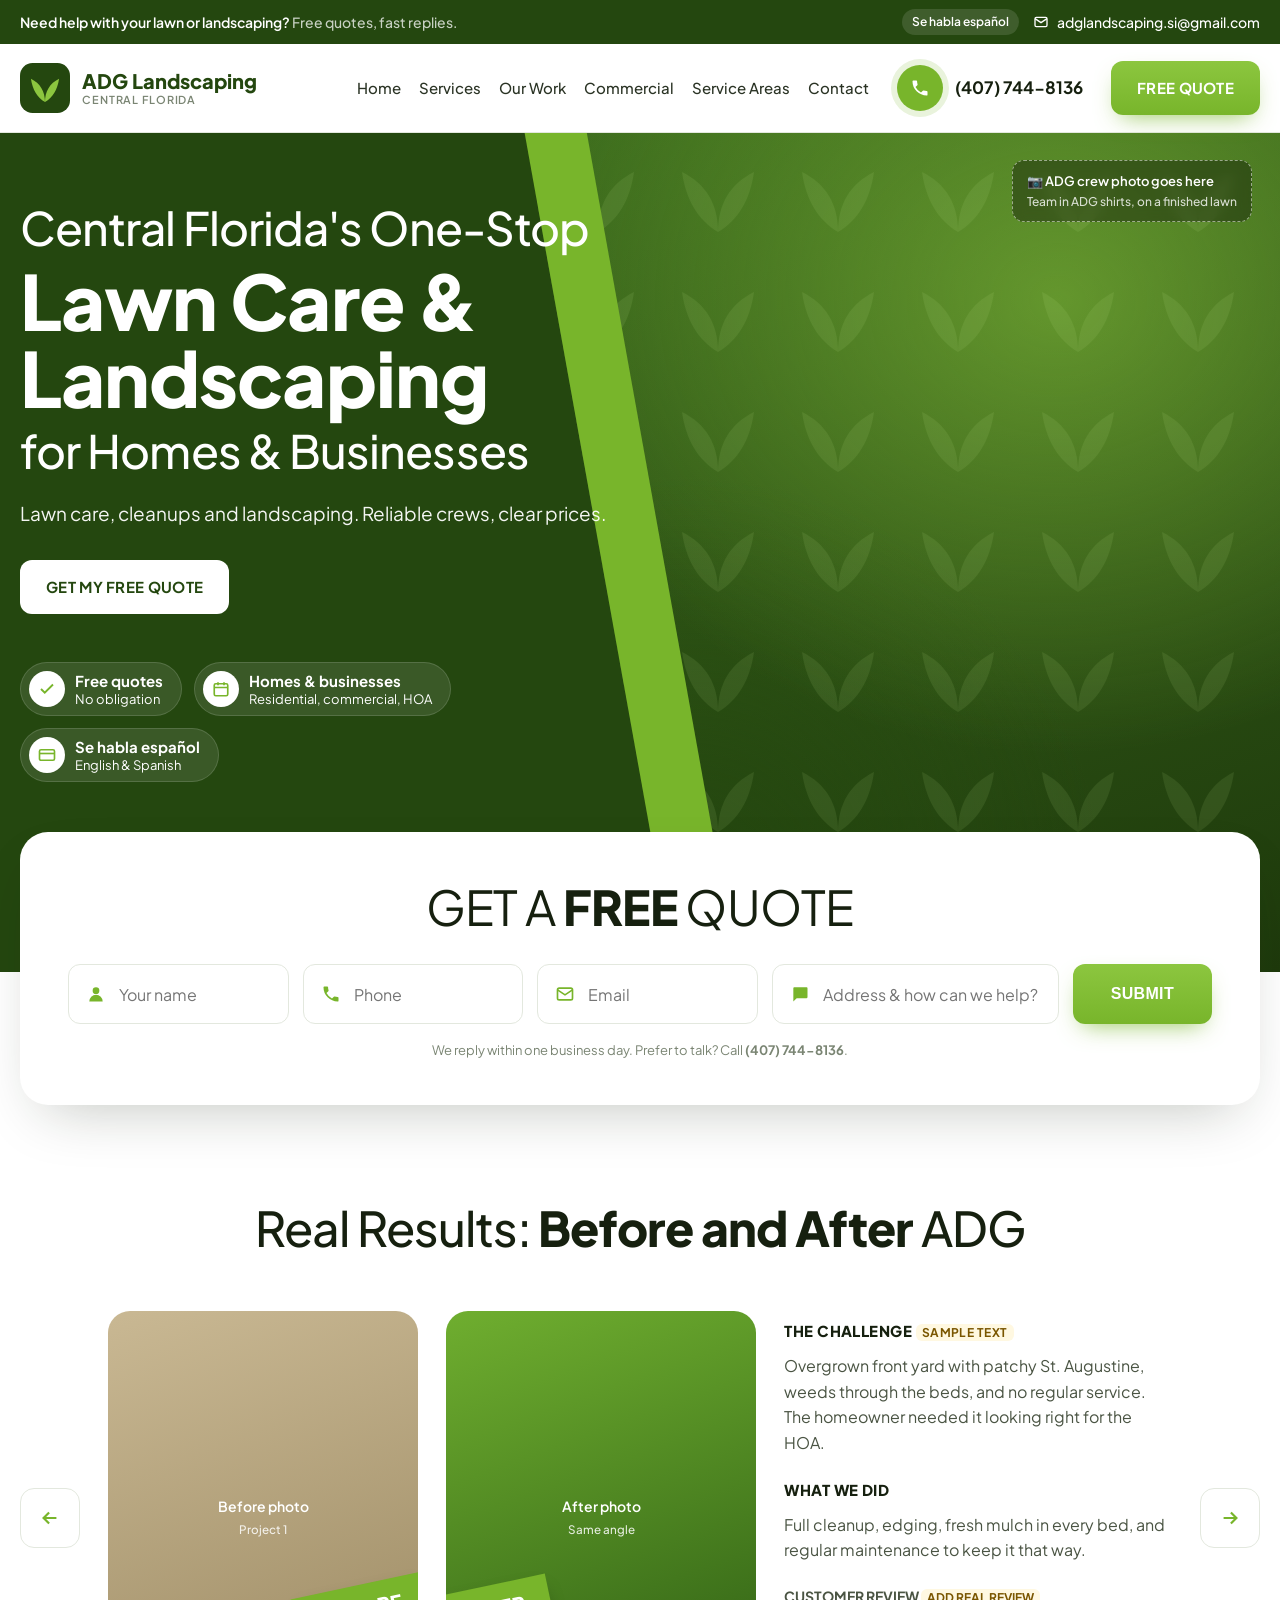
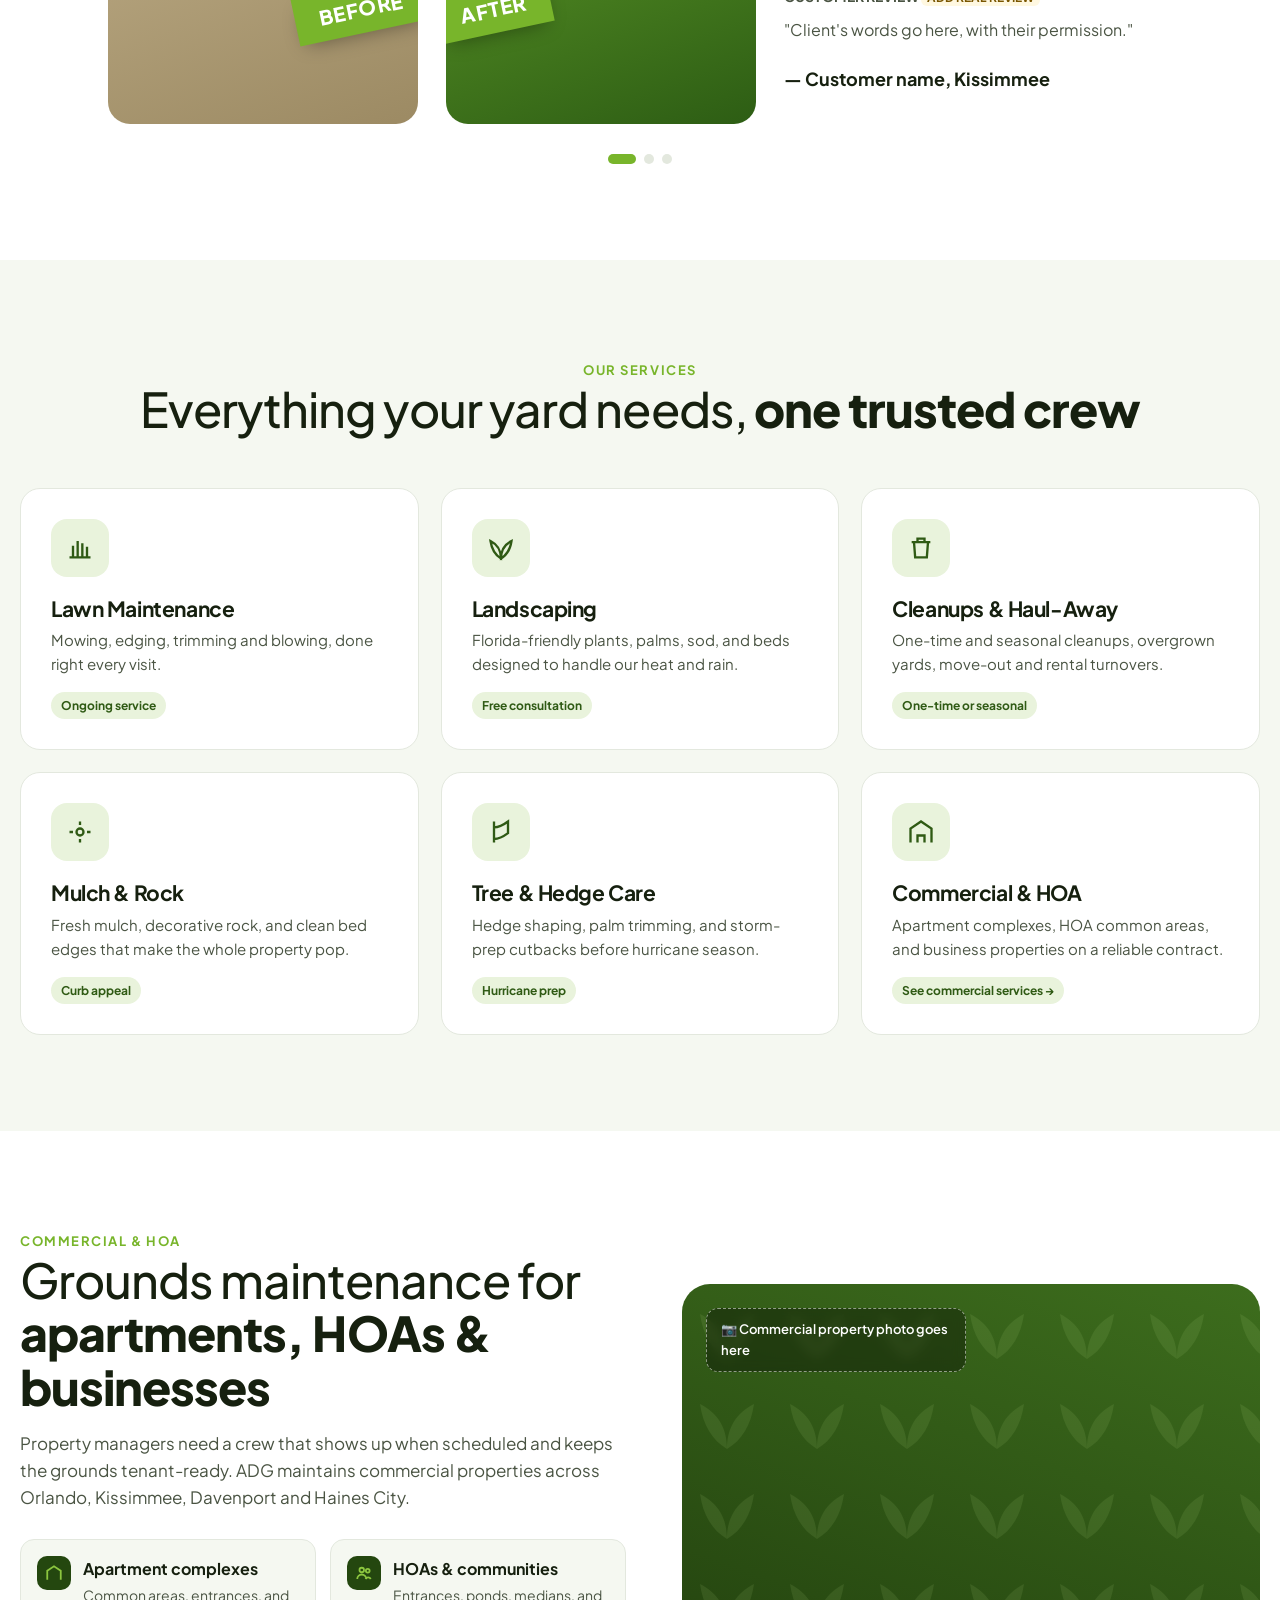
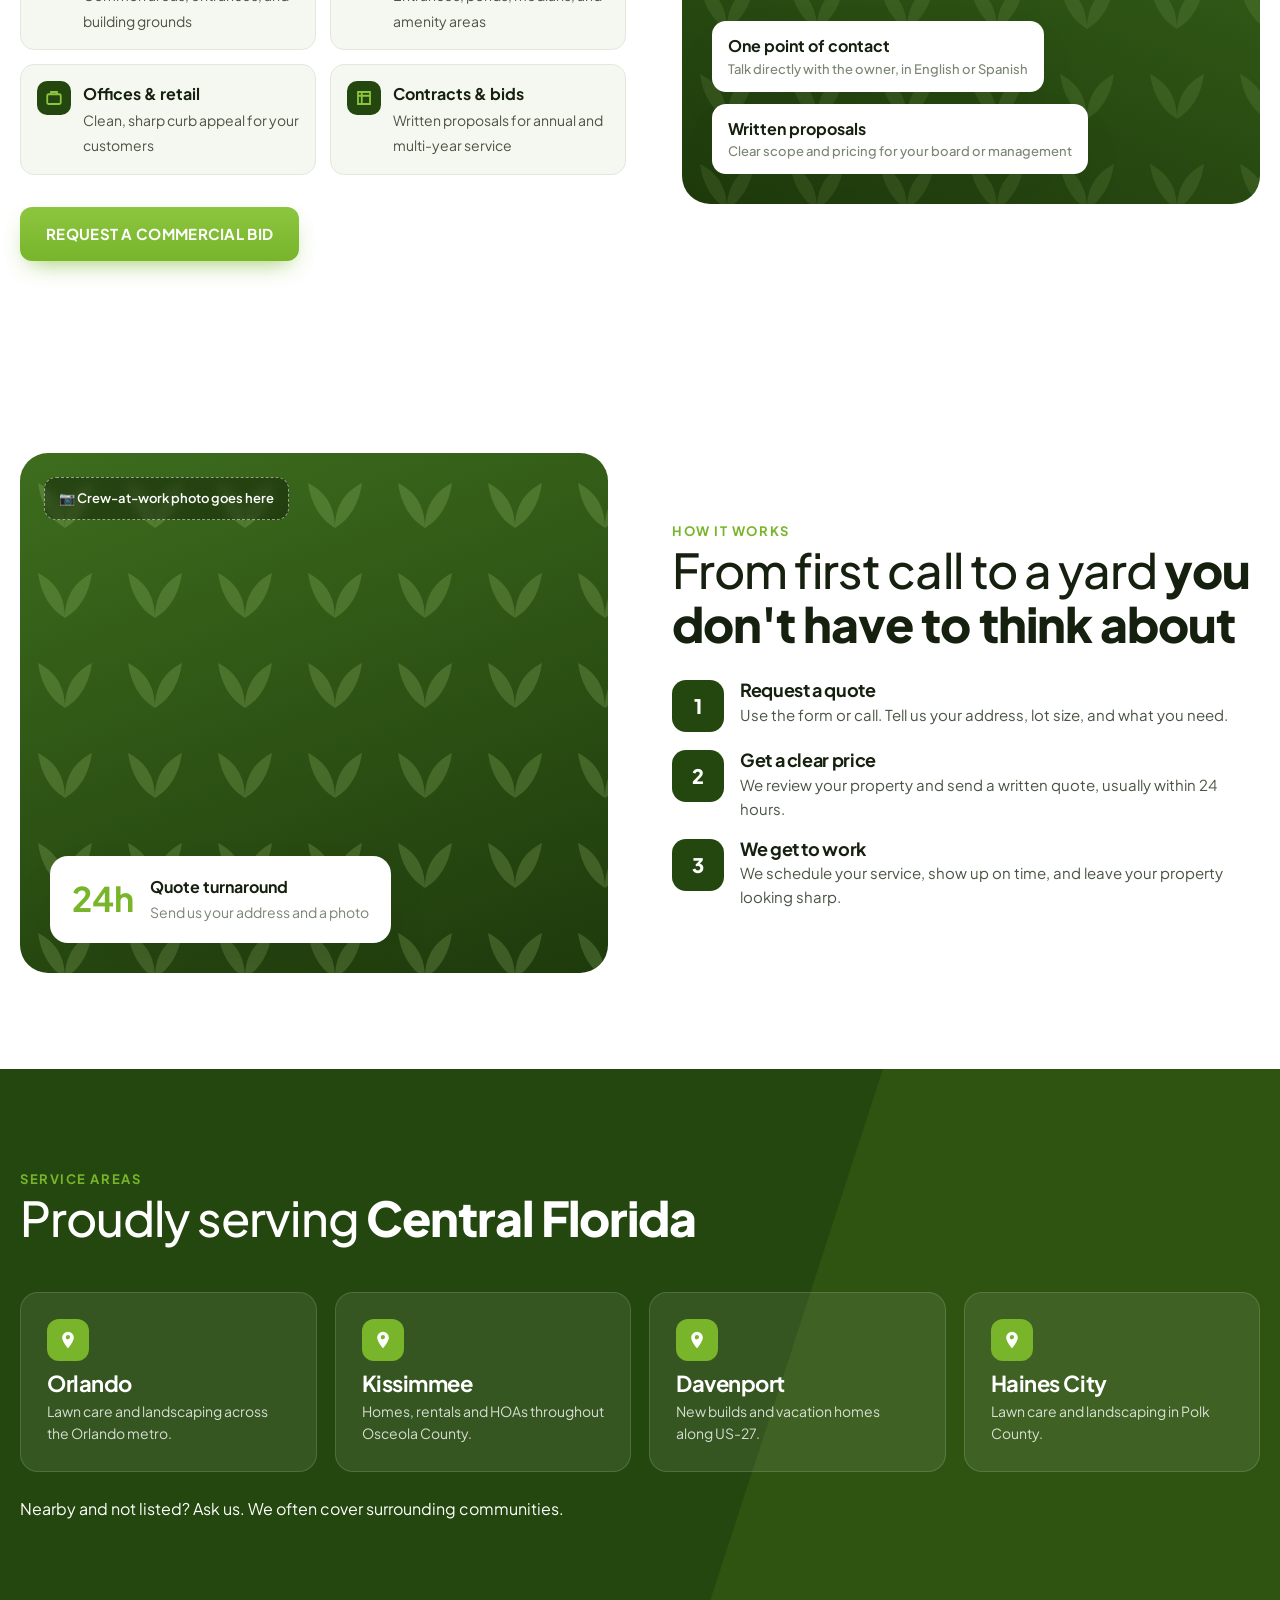
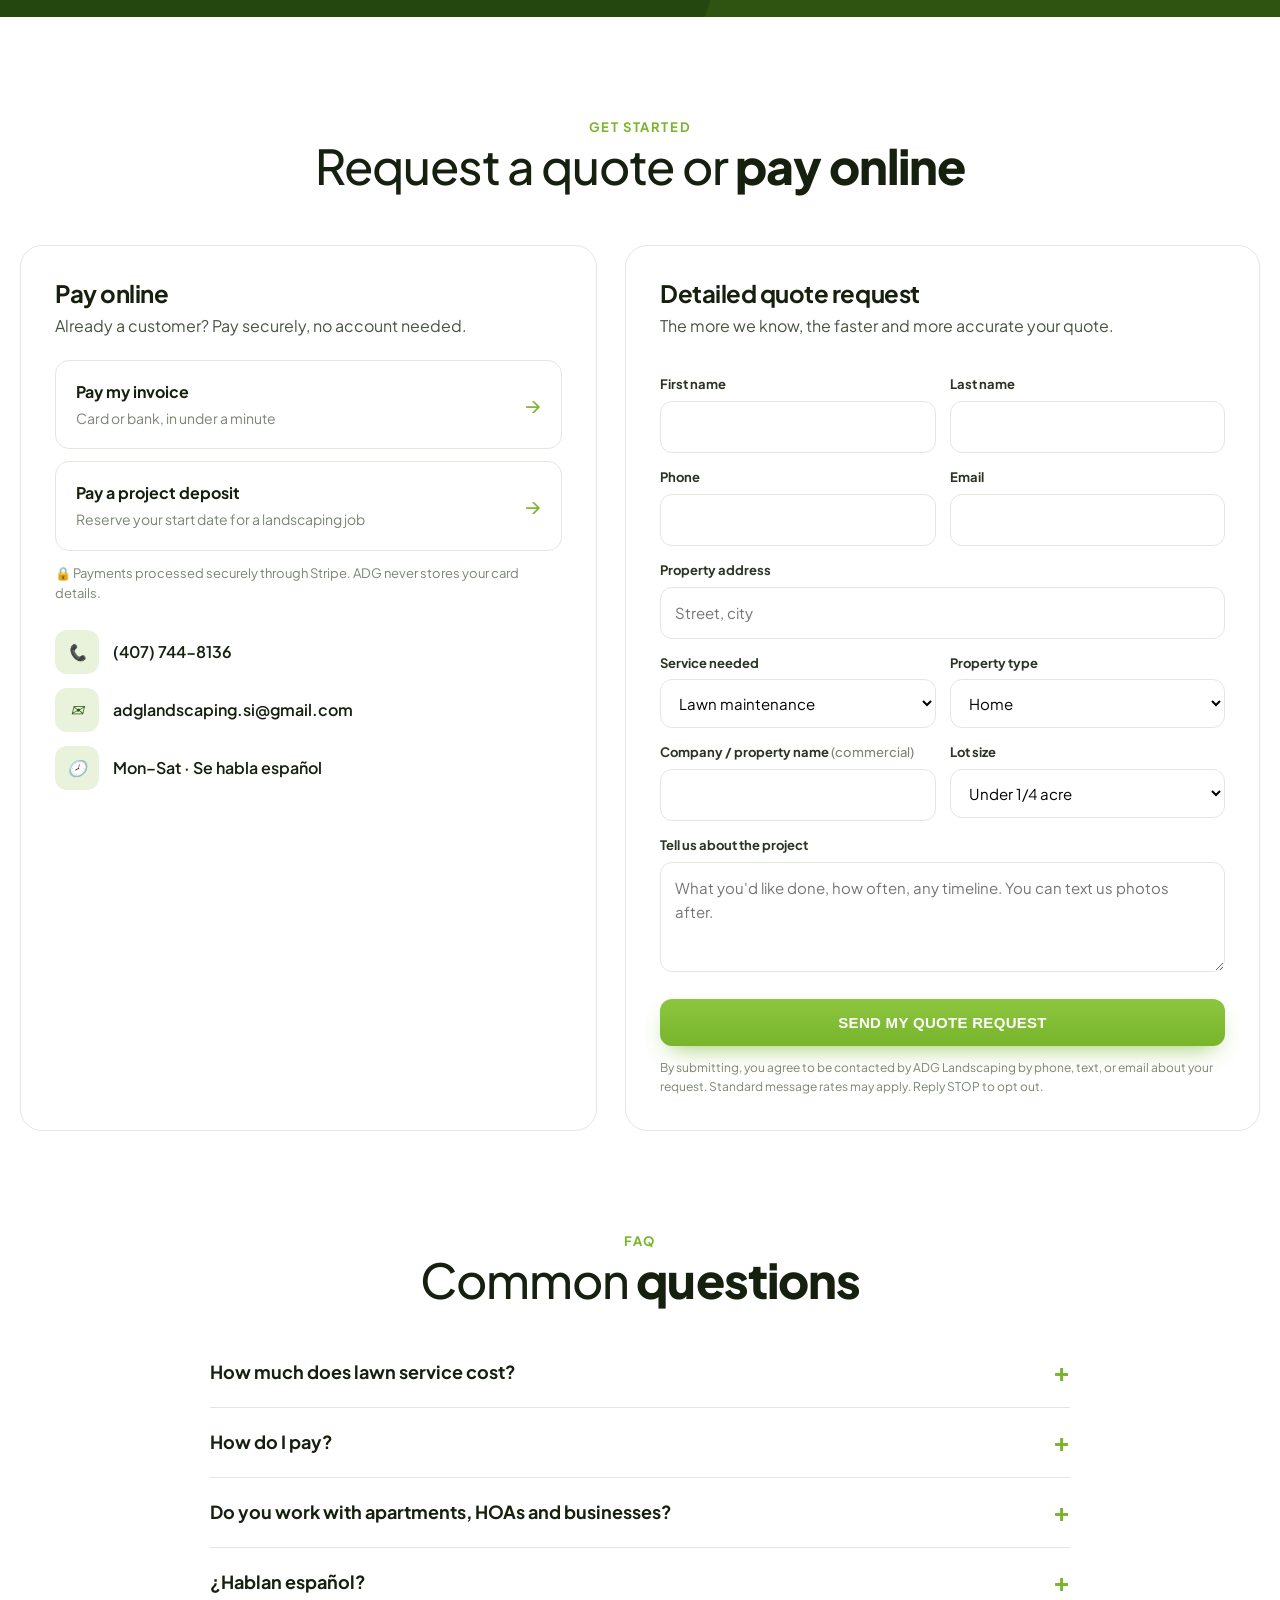
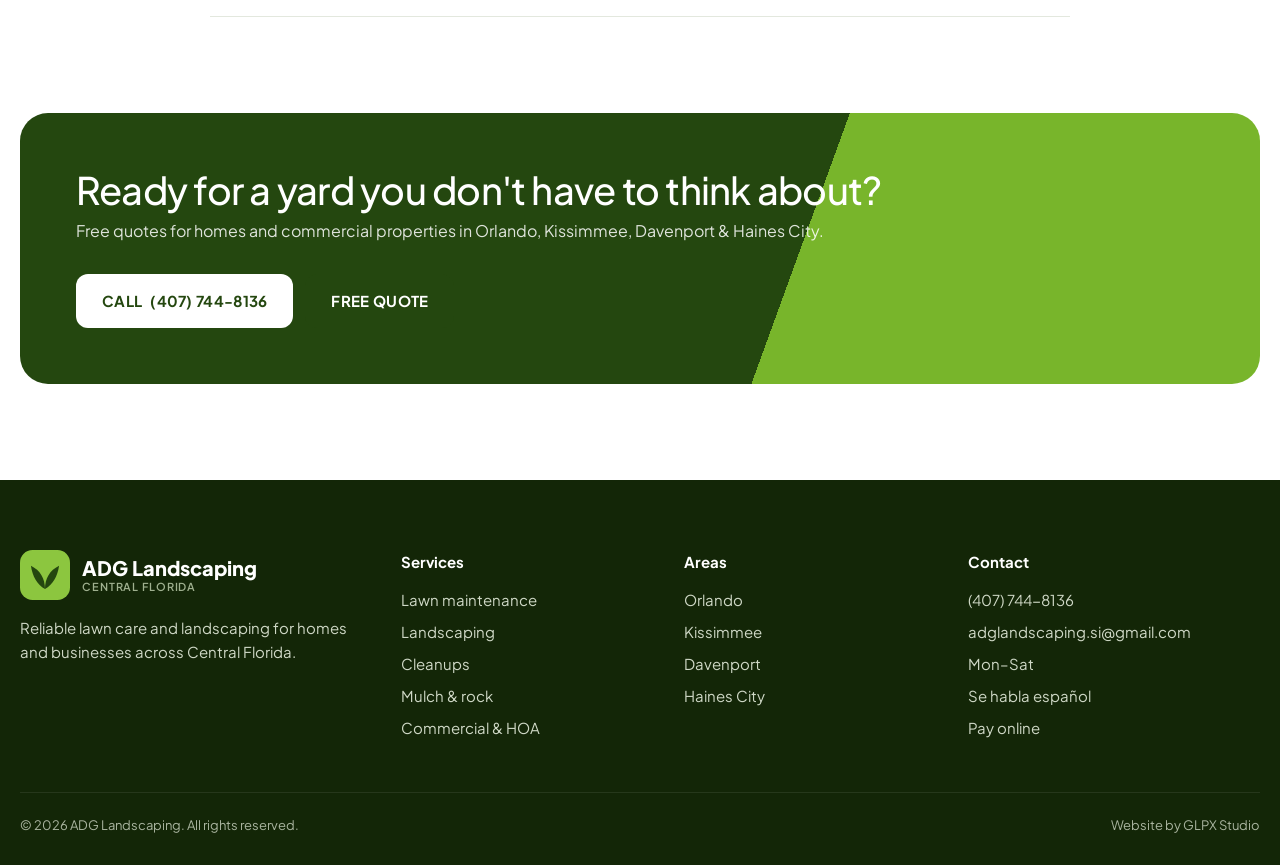
==== commit 168a80ef: "Drop bi-weekly/autopay messaging, add commercial & HOA section Commercial section with bid CTA, prop" ====
--- a/index.html
+++ b/index.html
@@ -4,9 +4,9 @@
 <meta charset="utf-8">
 <meta name="viewport" content="width=device-width, initial-scale=1.0">
 <title>ADG Landscaping | Lawn Care &amp; Landscaping in Orlando, Kissimmee, Davenport &amp; Haines City</title>
-<meta name="description" content="ADG Landscaping: weekly and bi-weekly lawn care, landscaping, cleanups and more across Orlando, Kissimmee, Davenport and Haines City. Free quotes, easy online payments. Se habla español.">
+<meta name="description" content="ADG Landscaping: lawn care, landscaping, cleanups and more across Orlando, Kissimmee, Davenport and Haines City. Free quotes, easy online payments. Se habla español.">
 <meta property="og:title" content="ADG Landscaping | Central Florida Lawn Care &amp; Landscaping">
-<meta property="og:description" content="Weekly and bi-weekly lawn care and landscaping across Orlando, Kissimmee, Davenport and Haines City. Free quotes.">
+<meta property="og:description" content="Lawn care and landscaping across Orlando, Kissimmee, Davenport and Haines City. Free quotes.">
 <meta property="og:type" content="website">
 <script type="application/ld+json">
 {
@@ -57,7 +57,7 @@
 /* header */
 header{position:sticky;top:0;z-index:50;background:#fff;box-shadow:0 1px 0 var(--line)}
 header .wrap{display:flex;align-items:center;gap:28px;min-height:88px}
-.logo{display:flex;align-items:center;gap:12px;font-weight:800;font-size:20px;line-height:1.05;color:var(--forest)}
+.logo{white-space:nowrap;display:flex;align-items:center;gap:12px;font-weight:800;font-size:20px;line-height:1.05;color:var(--forest)}
 .logo svg{width:50px;height:50px;flex:none}
 .logo small{display:block;font-size:11px;font-weight:600;letter-spacing:.08em;text-transform:uppercase;color:var(--mute);margin-top:3px}
 nav{display:flex;gap:26px;margin-left:auto;font-weight:500;font-size:16px;white-space:nowrap}
@@ -86,7 +86,7 @@
 .hero h1{font-weight:500;font-size:clamp(28px,3.6vw,46px)}
 .hero h1 b{display:block;font-weight:800;font-size:clamp(44px,6vw,76px);line-height:1.02;margin:8px 0}
 .hero .tag{font-size:19px;margin:22px 0 32px;opacity:.95}
-.badges{display:flex;flex-wrap:wrap;gap:12px;margin-top:48px}
+.badges{max-width:560px;display:flex;flex-wrap:wrap;gap:12px;margin-top:48px}
 .badge{display:flex;align-items:center;gap:10px;background:rgba(255,255,255,.1);border:1px solid rgba(255,255,255,.14);border-radius:40px;padding:8px 18px 8px 8px;font-size:13px;line-height:1.25}
 .badge i{width:36px;height:36px;border-radius:50%;background:#fff;display:grid;place-items:center;flex:none}
 .badge b{display:block;font-size:15px}
@@ -139,6 +139,21 @@
 .card p{color:var(--body);font-size:15px}
 .card .pill{display:inline-block;margin-top:16px;font-size:12px;font-weight:700;color:var(--forest-2);background:var(--leaf);padding:4px 10px;border-radius:20px}
 
+
+/* commercial */
+.comm{display:grid;grid-template-columns:1.05fr 1fr;gap:56px;align-items:center}
+.comm-list{display:grid;grid-template-columns:1fr 1fr;gap:14px;margin:28px 0 32px}
+.comm-list>div{display:flex;gap:12px;align-items:flex-start;background:var(--soft);border:1px solid var(--line);border-radius:14px;padding:16px}
+.comm-list b{display:block;font-size:16px}
+.comm-list span{color:var(--body);font-size:14px}
+.comm-list i{flex:none;width:34px;height:34px;border-radius:10px;background:var(--forest);display:grid;place-items:center}
+.comm-visual{position:relative;border-radius:28px;min-height:520px;overflow:hidden;background:linear-gradient(200deg,#3d6d1d,#1e3a0c);color:#fff;padding:30px;display:flex;flex-direction:column;justify-content:flex-end;gap:12px}
+.comm-visual:before{content:"";position:absolute;inset:0;opacity:.1;background-image:url("data:image/svg+xml,%3Csvg xmlns='http://www.w3.org/2000/svg' width='90' height='90' viewBox='0 0 120 120'%3E%3Cpath d='M60 100c0-28 12-48 36-60-4 28-16 48-36 60zM60 100c0-28-12-48-36-60 4 28 16 48 36 60z' fill='%23c8ec92'/%3E%3C/svg%3E");background-size:90px}
+.comm-visual .chip{position:relative;align-self:flex-start;background:#fff;color:var(--ink);border-radius:14px;padding:12px 16px;font-weight:700;box-shadow:var(--shadow)}
+.comm-visual .chip span{display:block;font-weight:500;color:var(--mute);font-size:13px}
+@media (max-width:860px){.comm{grid-template-columns:1fr}.comm-visual{min-height:320px;order:-1}}
+@media (max-width:520px){.comm-list{grid-template-columns:1fr}}
+
 /* split: why + steps */
 .split{display:grid;grid-template-columns:1fr 1fr;gap:64px;align-items:center}
 .why-visual{position:relative;border-radius:28px;overflow:hidden;min-height:520px;background:linear-gradient(160deg,#3d6d1d,#1e3a0c);color:#fff;display:flex;align-items:flex-end;padding:30px}
@@ -211,7 +226,8 @@
 .reveal.in{opacity:1;transform:none}
 
 /* responsive */
-@media (max-width:1240px){nav{gap:18px;font-size:15px}}
+@media (max-width:1360px){nav{gap:18px;font-size:15px}.hcall{font-size:17px}}
+@media (max-width:1180px){.hcall span{display:none}}
 @media (max-width:1100px){
   .hcall span{display:none}
   .qform{grid-template-columns:1fr 1fr}.qform .msg{grid-column:1/-1}.qform .btn{grid-column:1/-1}
@@ -273,8 +289,8 @@
       <a href="#top">Home</a>
       <a href="#services">Services</a>
       <a href="#work">Our Work</a>
+      <a href="#commercial">Commercial</a>
       <a href="#areas">Service Areas</a>
-      <a href="#pay">Pay Online</a>
       <a href="#contact">Contact</a>
     </nav>
     <a class="hcall" href="tel:+14077448136" data-phone-link><i><svg width="20" height="20" viewBox="0 0 24 24" fill="#fff"><path d="M6.6 10.8a15.1 15.1 0 0 0 6.6 6.6l2.2-2.2a1 1 0 0 1 1-.25 11.4 11.4 0 0 0 3.6.57 1 1 0 0 1 1 1V20a1 1 0 0 1-1 1A17 17 0 0 1 3 4a1 1 0 0 1 1-1h3.5a1 1 0 0 1 1 1c0 1.25.2 2.45.57 3.57a1 1 0 0 1-.25 1z"/></svg></i><span data-phone-text>(407) 744-8136</span></a>
@@ -296,13 +312,13 @@
   </svg>
   <div class="wrap">
     <div class="hero-copy">
-      <h1>Central Florida's One-Stop <b>Lawn Care &amp; Landscaping</b> Crew</h1>
-      <p class="tag">Weekly &amp; bi-weekly service · Cleanups · Landscaping. On schedule, easy to pay.</p>
+      <h1>Central Florida's One-Stop <b>Lawn Care &amp; Landscaping</b> for Homes &amp; Businesses</h1>
+      <p class="tag">Lawn care, cleanups and landscaping. Reliable crews, clear prices.</p>
       <a class="btn btn-white" href="#quote">Get my free quote</a>
       <div class="badges">
         <div class="badge"><i><svg width="18" height="18" viewBox="0 0 24 24" fill="none" stroke="#78b52b" stroke-width="2.5"><path d="M20 6 9 17l-5-5"/></svg></i><div><b>Free quotes</b>No obligation</div></div>
-        <div class="badge"><i><svg width="18" height="18" viewBox="0 0 24 24" fill="none" stroke="#78b52b" stroke-width="2.2"><rect x="3" y="5" width="18" height="16" rx="2"/><path d="M3 10h18M8 3v4M16 3v4"/></svg></i><div><b>Weekly &amp; bi-weekly</b>Set routes, same crew</div></div>
-        <div class="badge"><i><svg width="18" height="18" viewBox="0 0 24 24" fill="none" stroke="#78b52b" stroke-width="2.2"><rect x="2" y="5" width="20" height="14" rx="2"/><path d="M2 10h20"/></svg></i><div><b>Autopay by card</b>No chasing invoices</div></div>
+        <div class="badge"><i><svg width="18" height="18" viewBox="0 0 24 24" fill="none" stroke="#78b52b" stroke-width="2.2"><rect x="3" y="5" width="18" height="16" rx="2"/><path d="M3 10h18M8 3v4M16 3v4"/></svg></i><div><b>Homes &amp; businesses</b>Residential, commercial, HOA</div></div>
+        <div class="badge"><i><svg width="18" height="18" viewBox="0 0 24 24" fill="none" stroke="#78b52b" stroke-width="2.2"><rect x="2" y="5" width="20" height="14" rx="2"/><path d="M2 10h20"/></svg></i><div><b>Se habla español</b>English &amp; Spanish</div></div>
       </div>
     </div>
   </div>
@@ -339,7 +355,7 @@
             <h4>The challenge <span class="ph">sample text</span></h4>
             <p>Overgrown front yard with patchy St. Augustine, weeds through the beds, and no regular service. The homeowner needed it looking right for the HOA.</p>
             <h4>What we did</h4>
-            <p>Full cleanup, edging, fresh mulch in every bed, and a bi-weekly maintenance plan with autopay.</p>
+            <p>Full cleanup, edging, fresh mulch in every bed, and regular maintenance to keep it that way.</p>
             <p class="q">Customer review <span class="ph">add real review</span></p>
             <p>"Client's words go here, with their permission."</p>
             <p class="who">— Customer name, Kissimmee</p>
@@ -352,7 +368,7 @@
             <h4>The challenge <span class="ph">sample text</span></h4>
             <p>A new home in Davenport with bare beds and builder-grade landscaping that was struggling in the Florida heat.</p>
             <h4>What we did</h4>
-            <p>Planted Florida-friendly shrubs and palms, added rock and mulch borders, and set up weekly lawn service.</p>
+            <p>Planted Florida-friendly shrubs and palms, and added rock and mulch borders.</p>
             <p class="q">Customer review <span class="ph">add real review</span></p>
             <p>"Client's words go here, with their permission."</p>
             <p class="who">— Customer name, Davenport</p>
@@ -365,7 +381,7 @@
             <h4>The challenge <span class="ph">sample text</span></h4>
             <p>A rental property in Haines City that had been neglected between tenants: tall grass, debris, and overgrown hedges.</p>
             <h4>What we did</h4>
-            <p>One-day cleanup and haul-away, hedge trimming, and a recurring plan so it stays rent-ready.</p>
+            <p>One-day cleanup and haul-away, hedge trimming, and regular upkeep so it stays rent-ready.</p>
             <p class="q">Customer review <span class="ph">add real review</span></p>
             <p>"Client's words go here, with their permission."</p>
             <p class="who">— Customer name, Haines City</p>
@@ -383,12 +399,36 @@
   <div class="wrap">
     <div class="center reveal"><span class="eyebrow">Our services</span><h2>Everything your yard needs, <b>one trusted crew</b></h2></div>
     <div class="grid3">
-      <div class="card reveal"><div class="ic"><svg width="28" height="28" viewBox="0 0 24 24" fill="none" stroke="currentColor" stroke-width="2"><path d="M3 20h18M6 20V10m4 10V6m4 14V8m4 12v-9"/></svg></div><h3>Lawn Maintenance</h3><p>Mowing, edging, trimming and blowing on a set weekly or bi-weekly route.</p><span class="pill">Weekly · Bi-weekly</span></div>
+      <div class="card reveal"><div class="ic"><svg width="28" height="28" viewBox="0 0 24 24" fill="none" stroke="currentColor" stroke-width="2"><path d="M3 20h18M6 20V10m4 10V6m4 14V8m4 12v-9"/></svg></div><h3>Lawn Maintenance</h3><p>Mowing, edging, trimming and blowing, done right every visit.</p><span class="pill">Ongoing service</span></div>
       <div class="card reveal"><div class="ic"><svg width="28" height="28" viewBox="0 0 24 24" fill="none" stroke="currentColor" stroke-width="2"><path d="M12 21c0-7 3-12 9-15-1 7-4 12-9 15zM12 21c0-7-3-12-9-15 1 7 4 12 9 15z"/></svg></div><h3>Landscaping</h3><p>Florida-friendly plants, palms, sod, and beds designed to handle our heat and rain.</p><span class="pill">Free consultation</span></div>
       <div class="card reveal"><div class="ic"><svg width="28" height="28" viewBox="0 0 24 24" fill="none" stroke="currentColor" stroke-width="2"><path d="M4 7h16M6 7l1 13h10l1-13M9 7V4h6v3"/></svg></div><h3>Cleanups &amp; Haul-Away</h3><p>One-time and seasonal cleanups, overgrown yards, move-out and rental turnovers.</p><span class="pill">One-time or seasonal</span></div>
       <div class="card reveal"><div class="ic"><svg width="28" height="28" viewBox="0 0 24 24" fill="none" stroke="currentColor" stroke-width="2"><circle cx="12" cy="12" r="3"/><path d="M12 3v3m0 12v3M3 12h3m12 0h3"/></svg></div><h3>Mulch &amp; Rock</h3><p>Fresh mulch, decorative rock, and clean bed edges that make the whole property pop.</p><span class="pill">Curb appeal</span></div>
       <div class="card reveal"><div class="ic"><svg width="28" height="28" viewBox="0 0 24 24" fill="none" stroke="currentColor" stroke-width="2"><path d="M6 3v18M6 8c4 0 8-2 12-5v10c-4 3-8 5-12 5"/></svg></div><h3>Tree &amp; Hedge Care</h3><p>Hedge shaping, palm trimming, and storm-prep cutbacks before hurricane season.</p><span class="pill">Hurricane prep</span></div>
-      <div class="card reveal"><div class="ic"><svg width="28" height="28" viewBox="0 0 24 24" fill="none" stroke="currentColor" stroke-width="2"><path d="M3 21V9l9-6 9 6v12"/><path d="M9 21v-6h6v6"/></svg></div><h3>Commercial &amp; HOA</h3><p>Apartment complexes, HOA common areas, and business properties on a reliable contract.</p><span class="pill">Custom quote</span></div>
+      <div class="card reveal"><div class="ic"><svg width="28" height="28" viewBox="0 0 24 24" fill="none" stroke="currentColor" stroke-width="2"><path d="M3 21V9l9-6 9 6v12"/><path d="M9 21v-6h6v6"/></svg></div><h3>Commercial &amp; HOA</h3><p>Apartment complexes, HOA common areas, and business properties on a reliable contract.</p><a class="pill" href="#commercial">See commercial services →</a></div>
+    </div>
+  </div>
+</section>
+
+
+<!-- COMMERCIAL -->
+<section id="commercial">
+  <div class="wrap comm">
+    <div class="reveal">
+      <span class="eyebrow">Commercial &amp; HOA</span>
+      <h2>Grounds maintenance for <b>apartments, HOAs &amp; businesses</b></h2>
+      <p style="color:var(--body);margin-top:16px;font-size:17px">Property managers need a crew that shows up when scheduled and keeps the grounds tenant-ready. ADG maintains commercial properties across Orlando, Kissimmee, Davenport and Haines City.</p>
+      <div class="comm-list">
+        <div><i><svg width="18" height="18" viewBox="0 0 24 24" fill="none" stroke="#8cc63f" stroke-width="2.4"><path d="M3 21V9l9-6 9 6v12"/></svg></i><div><b>Apartment complexes</b><span>Common areas, entrances, and building grounds</span></div></div>
+        <div><i><svg width="18" height="18" viewBox="0 0 24 24" fill="none" stroke="#8cc63f" stroke-width="2.4"><circle cx="9" cy="8" r="3"/><circle cx="17" cy="9" r="2.5"/><path d="M3 20a6 6 0 0 1 12 0M14 20a4 4 0 0 1 7 0"/></svg></i><div><b>HOAs &amp; communities</b><span>Entrances, ponds, medians, and amenity areas</span></div></div>
+        <div><i><svg width="18" height="18" viewBox="0 0 24 24" fill="none" stroke="#8cc63f" stroke-width="2.4"><rect x="3" y="7" width="18" height="13" rx="2"/><path d="M8 7V4h8v3"/></svg></i><div><b>Offices &amp; retail</b><span>Clean, sharp curb appeal for your customers</span></div></div>
+        <div><i><svg width="18" height="18" viewBox="0 0 24 24" fill="none" stroke="#8cc63f" stroke-width="2.4"><path d="M4 4h16v16H4zM4 9h16M9 4v16"/></svg></i><div><b>Contracts &amp; bids</b><span>Written proposals for annual and multi-year service</span></div></div>
+      </div>
+      <a class="btn btn-lime" href="#contact" data-commercial>Request a commercial bid</a>
+    </div>
+    <div class="comm-visual reveal">
+      <div class="photo-tag" style="top:24px;bottom:auto;left:24px;right:auto">📷 Commercial property photo goes here</div>
+      <div class="chip">One point of contact<span>Talk directly with the owner, in English or Spanish</span></div>
+      <div class="chip">Written proposals<span>Clear scope and pricing for your board or management</span></div>
     </div>
   </div>
 </section>
@@ -406,8 +446,7 @@
       <div class="steps">
         <div class="step"><div class="n">1</div><div><h3>Request a quote</h3><p>Use the form or call. Tell us your address, lot size, and what you need.</p></div></div>
         <div class="step"><div class="n">2</div><div><h3>Get a clear price</h3><p>We review your property and send a written quote, usually within 24 hours.</p></div></div>
-        <div class="step"><div class="n">3</div><div><h3>Pick your schedule</h3><p>Weekly, bi-weekly, or one-time. You'll get a reminder before every visit.</p></div></div>
-        <div class="step"><div class="n">4</div><div><h3>Pay on autopay</h3><p>Save your card once and you're done. No checks, no chasing, no reminders.</p></div></div>
+        <div class="step"><div class="n">3</div><div><h3>We get to work</h3><p>We schedule your service, show up on time, and leave your property looking sharp.</p></div></div>
       </div>
     </div>
   </div>
@@ -421,7 +460,7 @@
       <div class="area reveal"><i><svg width="20" height="20" viewBox="0 0 24 24" fill="#fff"><path d="M12 2a7 7 0 0 0-7 7c0 5 7 13 7 13s7-8 7-13a7 7 0 0 0-7-7zm0 9.5A2.5 2.5 0 1 1 12 6a2.5 2.5 0 0 1 0 5z"/></svg></i><h3>Orlando</h3><p>Lawn care and landscaping across the Orlando metro.</p></div>
       <div class="area reveal"><i><svg width="20" height="20" viewBox="0 0 24 24" fill="#fff"><path d="M12 2a7 7 0 0 0-7 7c0 5 7 13 7 13s7-8 7-13a7 7 0 0 0-7-7zm0 9.5A2.5 2.5 0 1 1 12 6a2.5 2.5 0 0 1 0 5z"/></svg></i><h3>Kissimmee</h3><p>Homes, rentals and HOAs throughout Osceola County.</p></div>
       <div class="area reveal"><i><svg width="20" height="20" viewBox="0 0 24 24" fill="#fff"><path d="M12 2a7 7 0 0 0-7 7c0 5 7 13 7 13s7-8 7-13a7 7 0 0 0-7-7zm0 9.5A2.5 2.5 0 1 1 12 6a2.5 2.5 0 0 1 0 5z"/></svg></i><h3>Davenport</h3><p>New builds and vacation homes along US-27.</p></div>
-      <div class="area reveal"><i><svg width="20" height="20" viewBox="0 0 24 24" fill="#fff"><path d="M12 2a7 7 0 0 0-7 7c0 5 7 13 7 13s7-8 7-13a7 7 0 0 0-7-7zm0 9.5A2.5 2.5 0 1 1 12 6a2.5 2.5 0 0 1 0 5z"/></svg></i><h3>Haines City</h3><p>Weekly and bi-weekly routes in Polk County.</p></div>
+      <div class="area reveal"><i><svg width="20" height="20" viewBox="0 0 24 24" fill="#fff"><path d="M12 2a7 7 0 0 0-7 7c0 5 7 13 7 13s7-8 7-13a7 7 0 0 0-7-7zm0 9.5A2.5 2.5 0 1 1 12 6a2.5 2.5 0 0 1 0 5z"/></svg></i><h3>Haines City</h3><p>Lawn care and landscaping in Polk County.</p></div>
     </div>
     <p class="more reveal">Nearby and not listed? Ask us. We often cover surrounding communities.</p>
   </div>
@@ -436,7 +475,6 @@
         <h3>Pay online</h3>
         <p class="sub">Already a customer? Pay securely, no account needed.</p>
         <a class="pay-option" data-pay="invoice" href="#" target="_blank" rel="noopener"><div><b>Pay my invoice</b><span>Card or bank, in under a minute</span></div><span class="go">→</span></a>
-        <a class="pay-option" data-pay="recurring" href="#" target="_blank" rel="noopener"><div><b>Set up autopay</b><span>Weekly or bi-weekly lawn plan, billed automatically</span></div><span class="go">→</span></a>
         <a class="pay-option" data-pay="deposit" href="#" target="_blank" rel="noopener"><div><b>Pay a project deposit</b><span>Reserve your start date for a landscaping job</span></div><span class="go">→</span></a>
         <div class="secure">🔒 Payments processed securely through Stripe. ADG never stores your card details.</div>
         <div class="contact-list">
@@ -461,7 +499,12 @@
           <label for="addr">Property address</label><input id="addr" name="address" placeholder="Street, city">
           <div class="row">
             <div><label for="svc">Service needed</label>
-              <select id="svc" name="service"><option>Lawn maintenance (weekly / bi-weekly)</option><option>Landscaping</option><option>Cleanup / haul-away</option><option>Mulch &amp; rock</option><option>Tree &amp; hedge care</option><option>Commercial / HOA</option><option>Something else</option></select></div>
+              <select id="svc" name="service"><option>Lawn maintenance</option><option>Landscaping</option><option>Cleanup / haul-away</option><option>Mulch &amp; rock</option><option>Tree &amp; hedge care</option><option>Commercial / HOA</option><option>Something else</option></select></div>
+            <div><label for="ptype">Property type</label>
+              <select id="ptype" name="property_type"><option>Home</option><option>Apartment complex</option><option>HOA / community</option><option>Office / retail / business</option><option>Other commercial</option></select></div>
+          </div>
+          <div class="row">
+            <div><label for="co">Company / property name <span style="font-weight:500;color:var(--mute)">(commercial)</span></label><input id="co" name="company_name"></div>
             <div><label for="lot">Lot size</label>
               <select id="lot" name="lot_size"><option>Under 1/4 acre</option><option>1/4 – 1/2 acre</option><option>1/2 – 1 acre</option><option>More than 1 acre</option><option>Not sure</option></select></div>
           </div>
@@ -479,9 +522,8 @@
   <div class="wrap" style="max-width:860px">
     <div class="center reveal"><span class="eyebrow">FAQ</span><h2>Common <b>questions</b></h2></div>
     <div class="reveal" style="margin-top:32px">
-      <details><summary>How much does lawn service cost?</summary><p>It depends on your lot size and how often you want service. Send us your address through the form and we'll give you a clear price, usually within 24 hours.</p></details>
-      <details><summary>Weekly or bi-weekly, which do I need?</summary><p>During Florida's growing season most lawns look best with weekly service. Bi-weekly works well for smaller lots or the cooler months. We'll recommend what fits your yard.</p></details>
-      <details><summary>How do I pay?</summary><p>Save your card once and your plan bills automatically, so you never have to send a payment. You can also pay any invoice from the Pay Online section.</p></details>
+      <details><summary>How much does lawn service cost?</summary><p>It depends on your lot size and what you need done. Send us your address through the form and we'll give you a clear price, usually within 24 hours.</p></details>
+      <details><summary>How do I pay?</summary><p>Pay any invoice by card or bank from the Pay Online section, or call us and we'll help.</p></details>
       <details><summary>Do you work with apartments, HOAs and businesses?</summary><p>Yes. We maintain commercial properties and HOA common areas. Use the form and choose "Commercial / HOA" for a custom quote.</p></details>
       <details><summary>¿Hablan español?</summary><p>¡Sí! Llámenos o escríbanos en español o inglés.</p></details>
     </div>
@@ -491,7 +533,7 @@
 <section style="padding:0">
   <div class="wrap">
     <div class="band reveal">
-      <div><h2>Ready for a yard you don't have to think about?</h2><p>Free quotes in Orlando, Kissimmee, Davenport &amp; Haines City.</p></div>
+      <div><h2>Ready for a yard you don't have to think about?</h2><p>Free quotes for homes and commercial properties in Orlando, Kissimmee, Davenport &amp; Haines City.</p></div>
       <div style="display:flex;gap:12px;flex-wrap:wrap"><a class="btn btn-white" href="tel:+14077448136" data-phone-link>Call <span data-phone-text>(407) 744-8136</span></a><a class="btn btn-lime" href="#quote" style="box-shadow:none;background:var(--forest)">Free quote</a></div>
     </div>
   </div>
@@ -506,7 +548,7 @@
         <a href="#top" class="logo"><svg viewBox="0 0 64 64" aria-hidden="true"><rect width="64" height="64" rx="16" fill="#8cc63f"/><path d="M32 50c0-14 6-24 18-30-2 14-8 24-18 30zM32 50c0-14-6-24-18-30 2 14 8 24 18 30z" fill="#24470f"/></svg><span>ADG Landscaping<small>Central Florida</small></span></a>
         <p style="margin-top:16px;max-width:34ch;font-size:15px">Reliable lawn care and landscaping for homes and businesses across Central Florida.</p>
       </div>
-      <div><h4>Services</h4><ul><li><a href="#services">Lawn maintenance</a></li><li><a href="#services">Landscaping</a></li><li><a href="#services">Cleanups</a></li><li><a href="#services">Mulch &amp; rock</a></li><li><a href="#services">Commercial &amp; HOA</a></li></ul></div>
+      <div><h4>Services</h4><ul><li><a href="#services">Lawn maintenance</a></li><li><a href="#services">Landscaping</a></li><li><a href="#services">Cleanups</a></li><li><a href="#services">Mulch &amp; rock</a></li><li><a href="#commercial">Commercial &amp; HOA</a></li></ul></div>
       <div><h4>Areas</h4><ul><li>Orlando</li><li>Kissimmee</li><li>Davenport</li><li>Haines City</li></ul></div>
       <div><h4>Contact</h4><ul><li><a href="tel:+14077448136" data-phone-link><span data-phone-text>(407) 744-8136</span></a></li><li><a href="mailto:adglandscaping.si@gmail.com" data-email-link><span data-email-text>adglandscaping.si@gmail.com</span></a></li><li>Mon–Sat</li><li>Se habla español</li><li><a href="#pay">Pay online</a></li></ul></div>
     </div>
@@ -529,8 +571,7 @@
   // GoHighLevel payment links (Payments > Payment Links) or Stripe payment links
   PAY_LINKS: {
     invoice:   "",   // GHL invoice portal / Text2Pay link
-    deposit:   "",   // GHL payment link for a project deposit
-    recurring: ""    // GHL subscription link for weekly / bi-weekly autopay
+    deposit:   ""    // GHL payment link for a project deposit
   },
   // Where both forms post (GHL inbound webhook → "Website Lead Instant Response" workflow)
   FALLBACK_FORM_ENDPOINT: "https://services.leadconnectorhq.com/hooks/f2LEZaqBQn15xe3ODXJR/webhook-trigger/gTrHxpPqnd4wLMJkGQsb"
@@ -586,6 +627,7 @@
 // Scroll reveal
 const io = new IntersectionObserver(es=>es.forEach(en=>{if(en.isIntersecting){en.target.classList.add('in');io.unobserve(en.target);}}),{threshold:.1});
 document.querySelectorAll('.reveal').forEach(el=>io.observe(el));
+document.querySelectorAll('[data-commercial]').forEach(a=>a.addEventListener('click',()=>{document.getElementById('svc').value='Commercial / HOA';document.getElementById('ptype').value='Apartment complex';}));
 document.querySelectorAll('#menu a').forEach(a=>a.addEventListener('click',()=>document.getElementById('menu').classList.remove('open')));
 </script>
 </body>
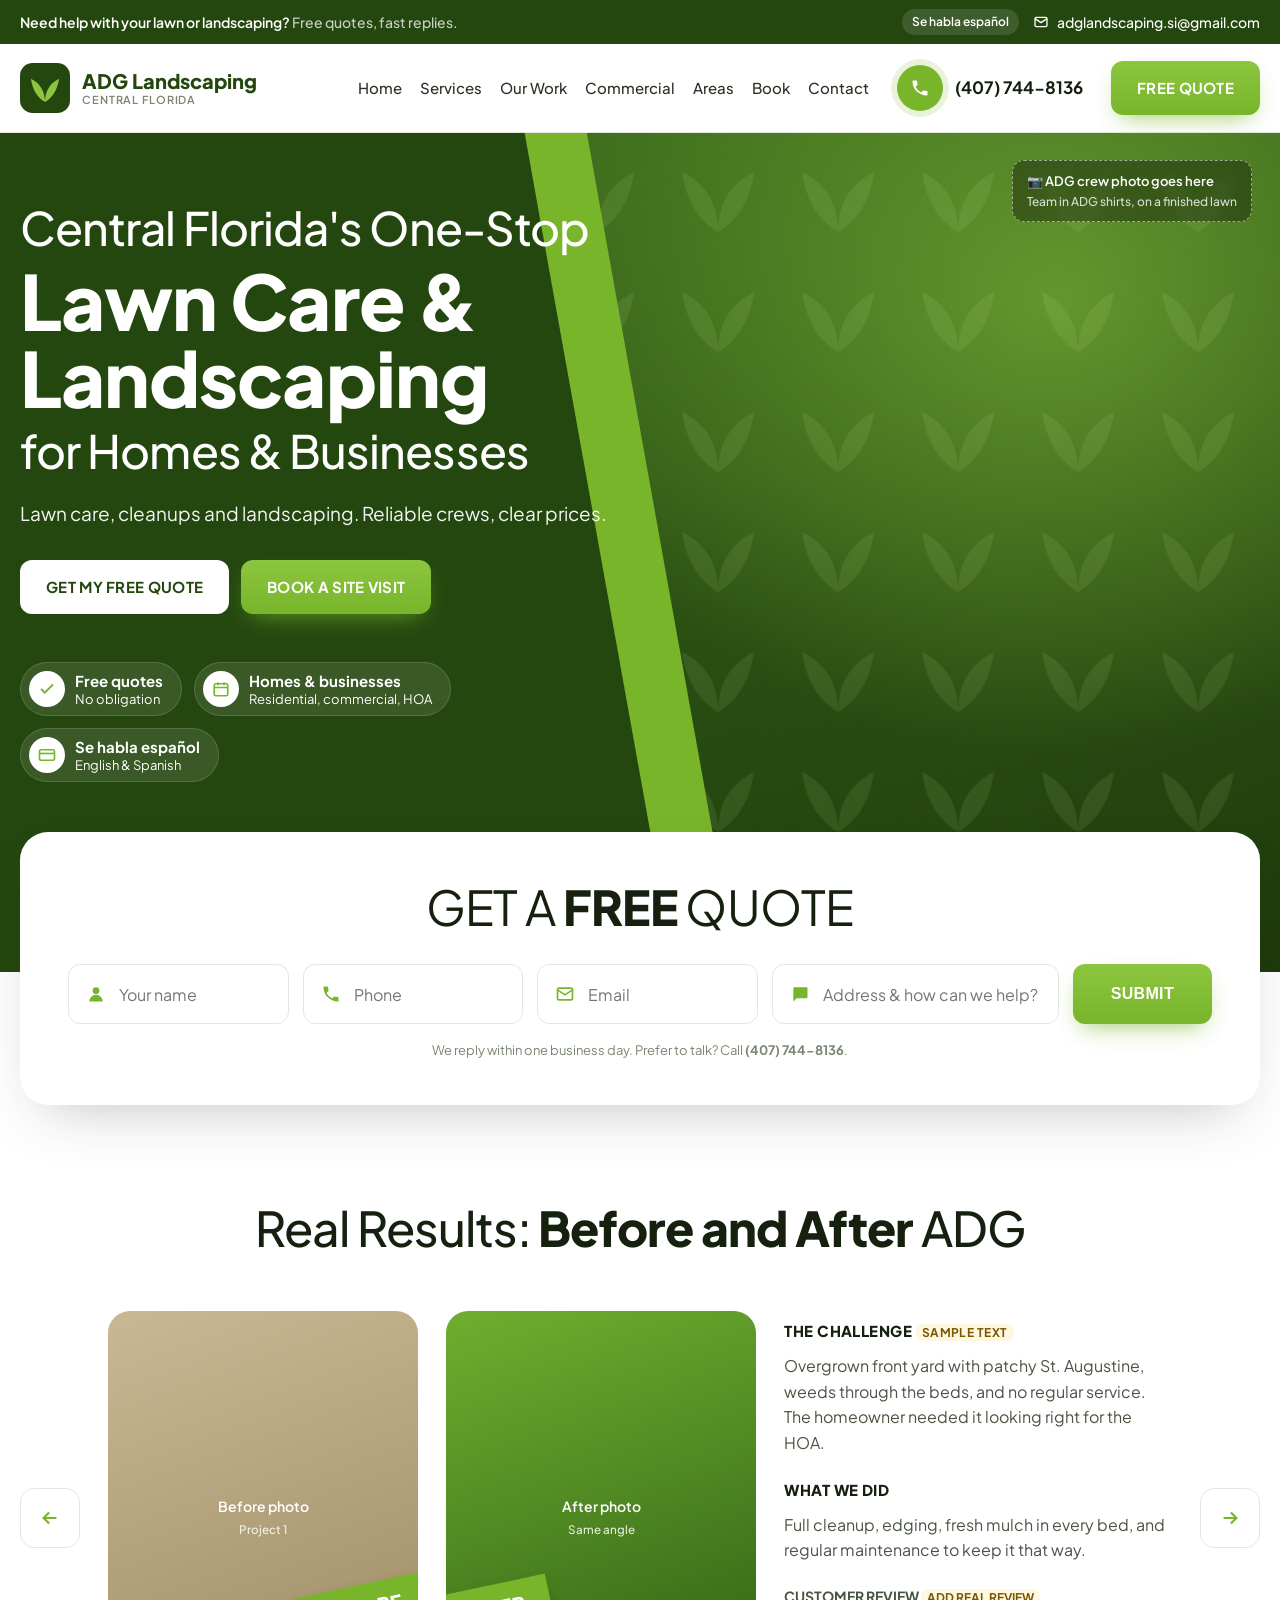
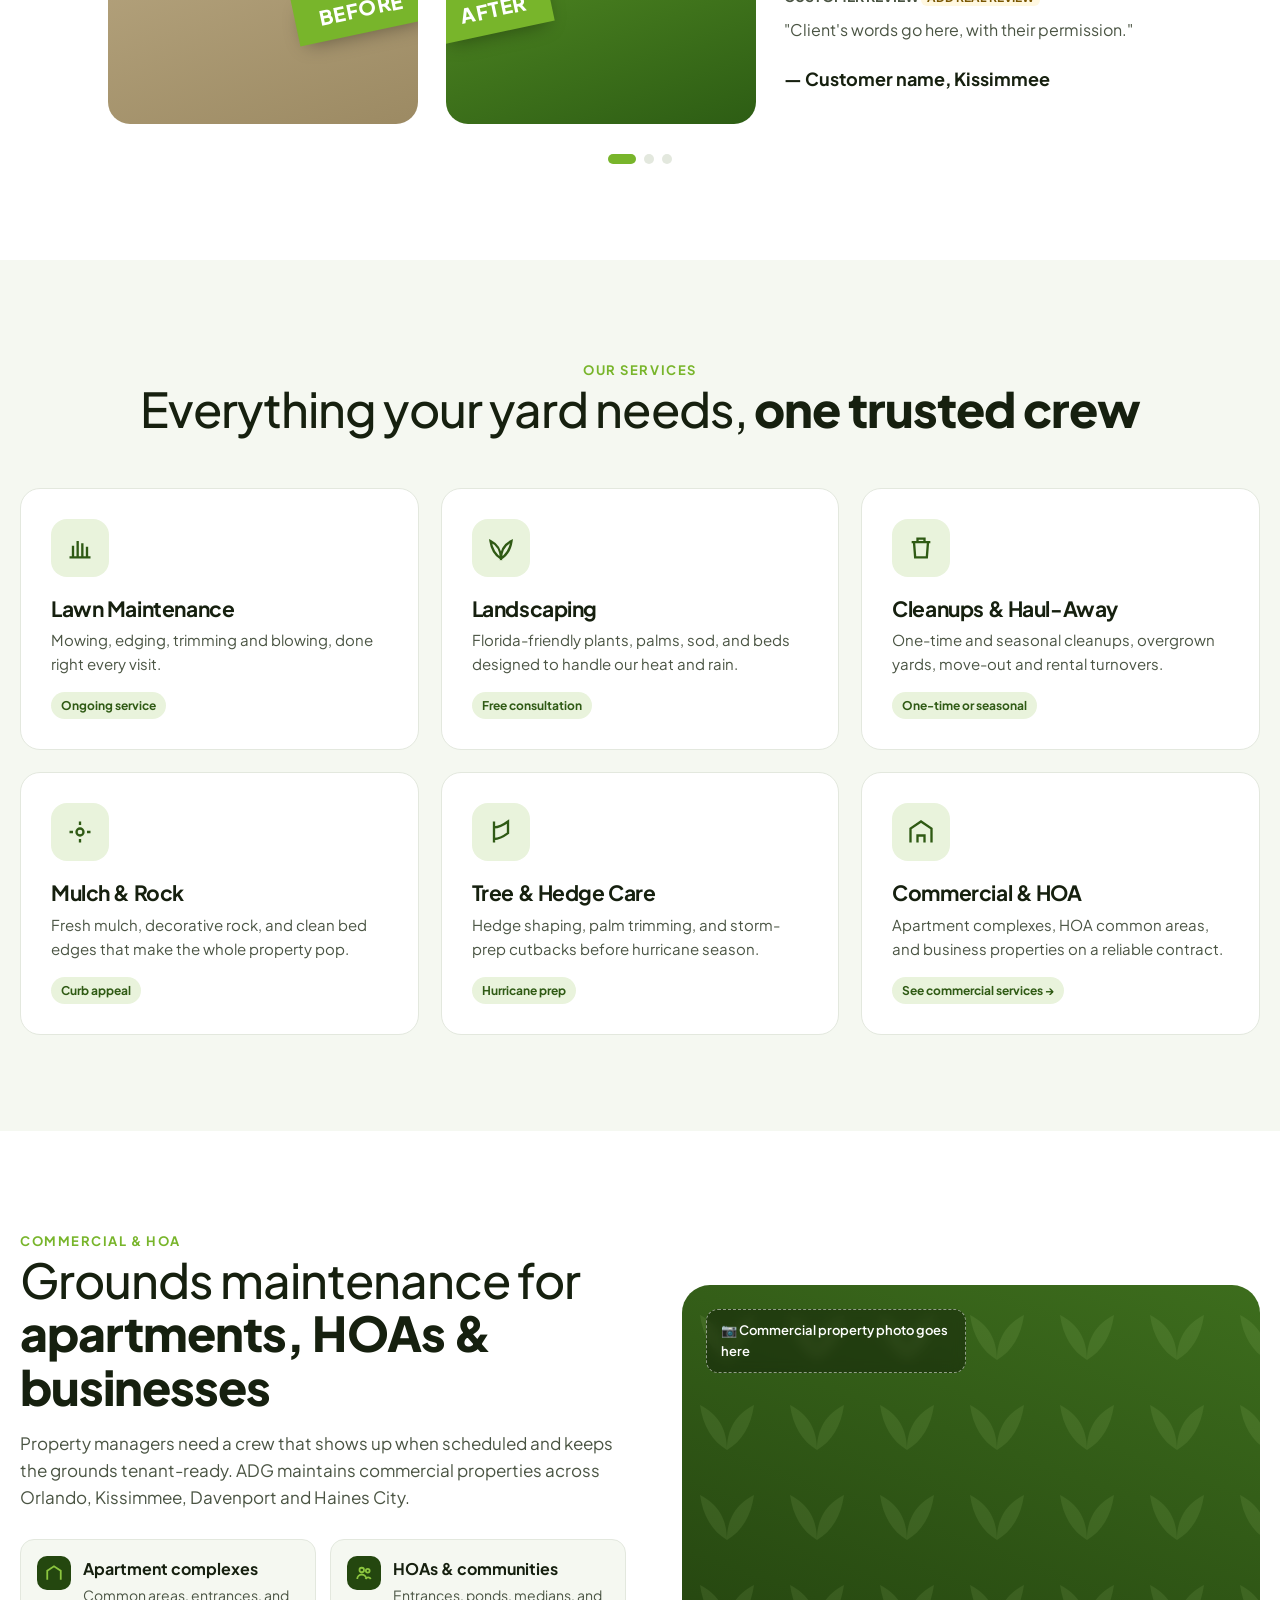
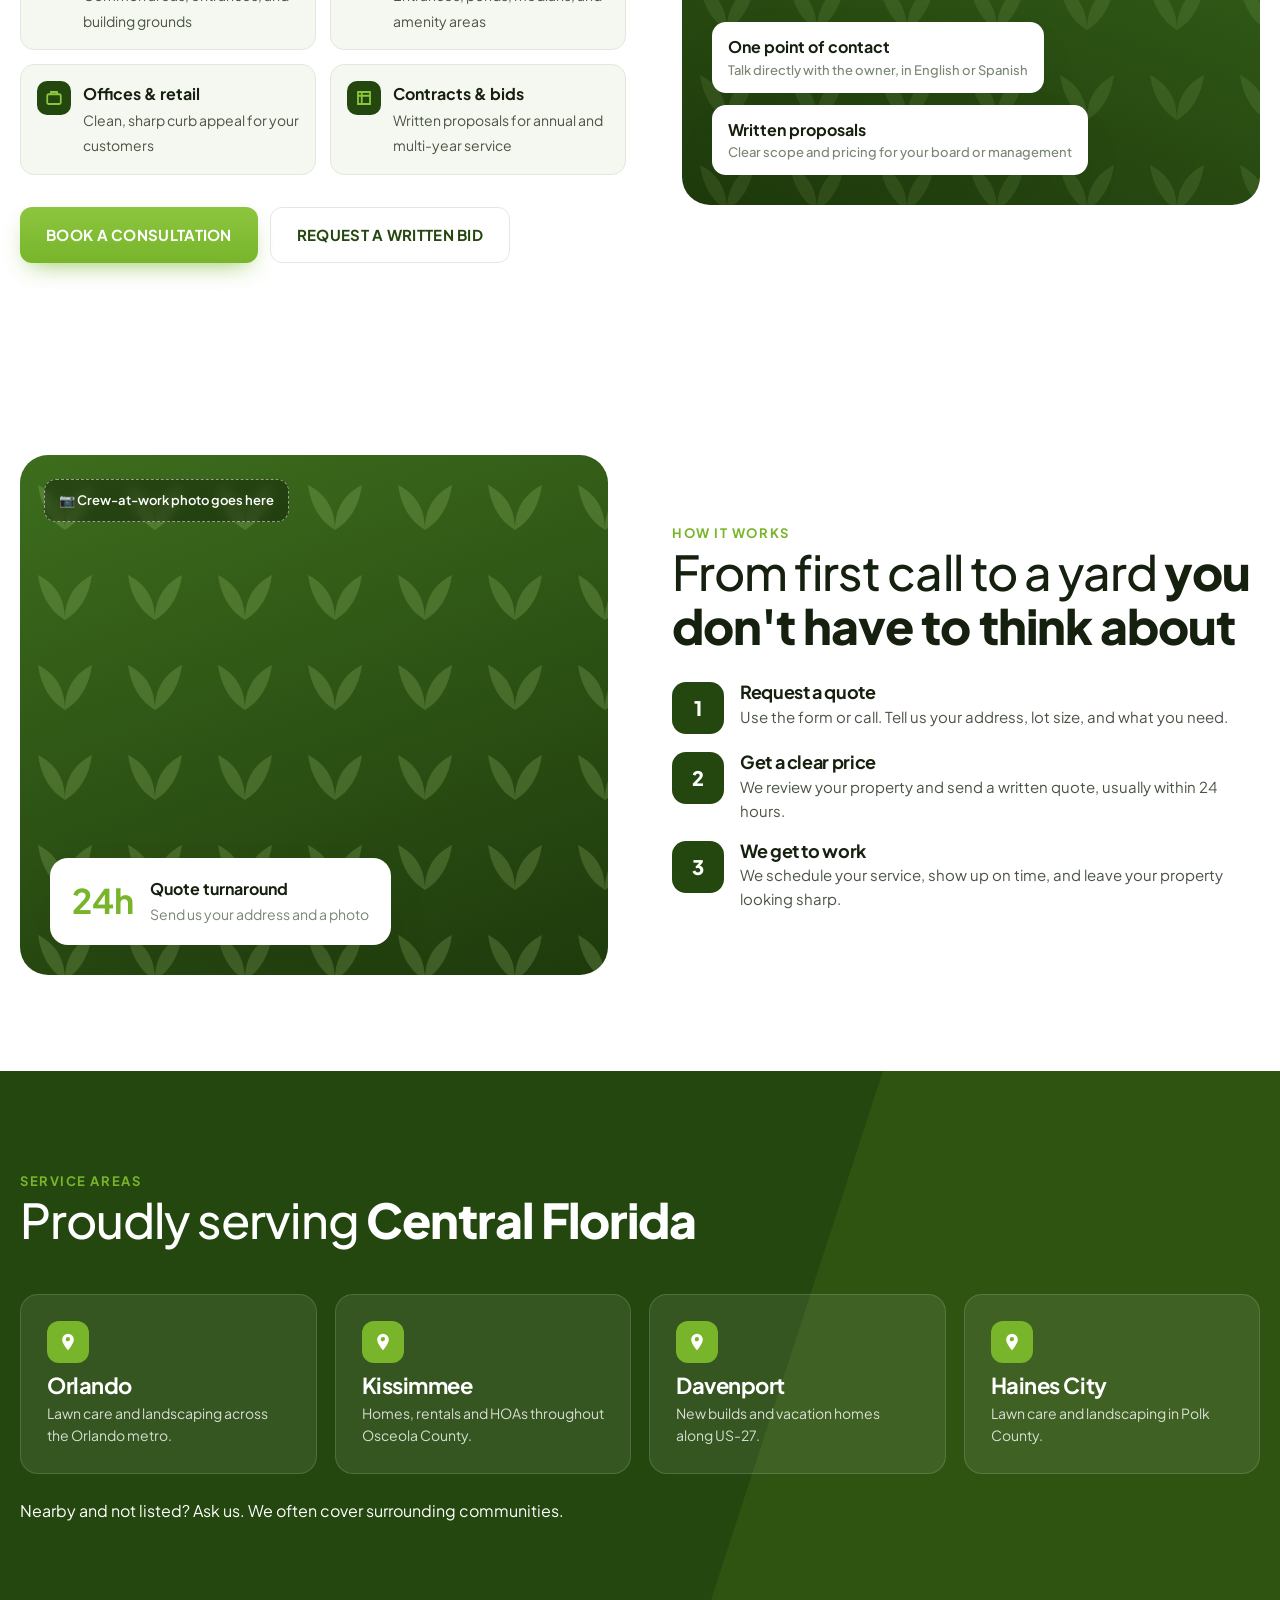
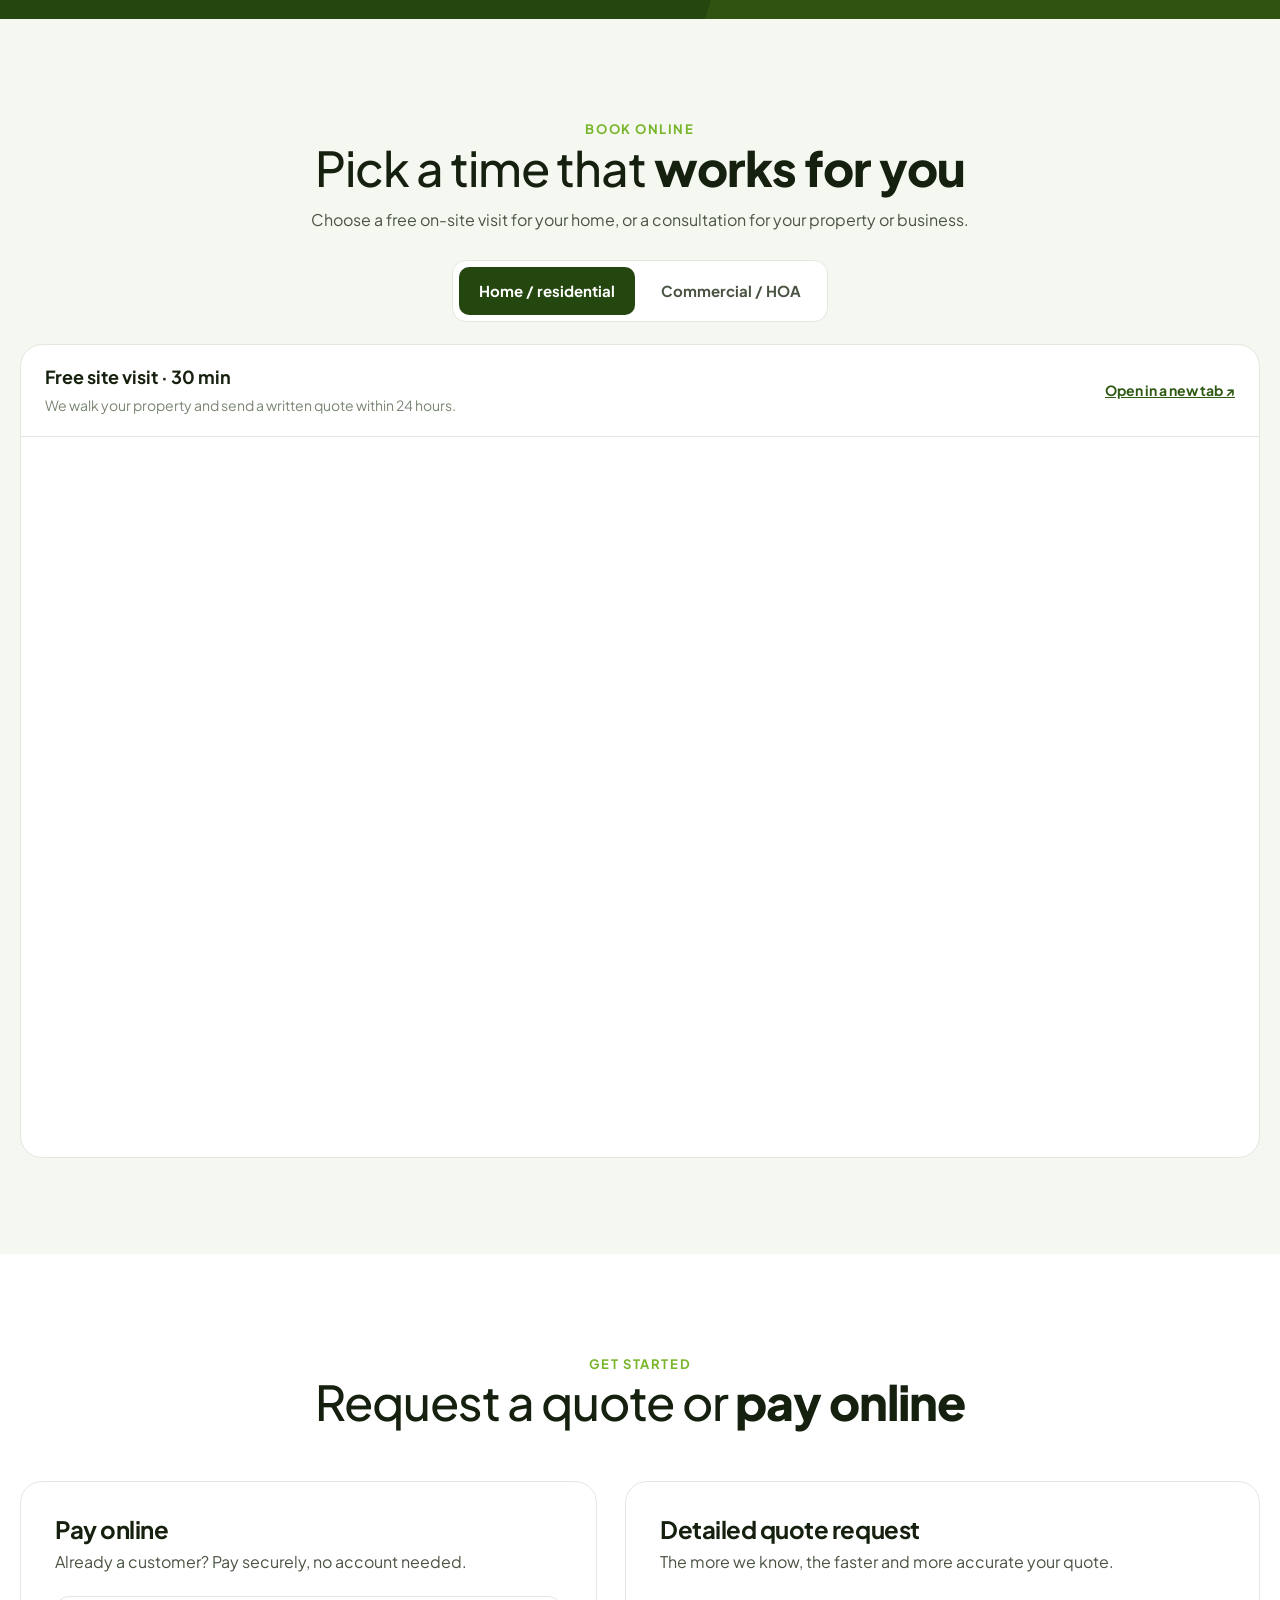
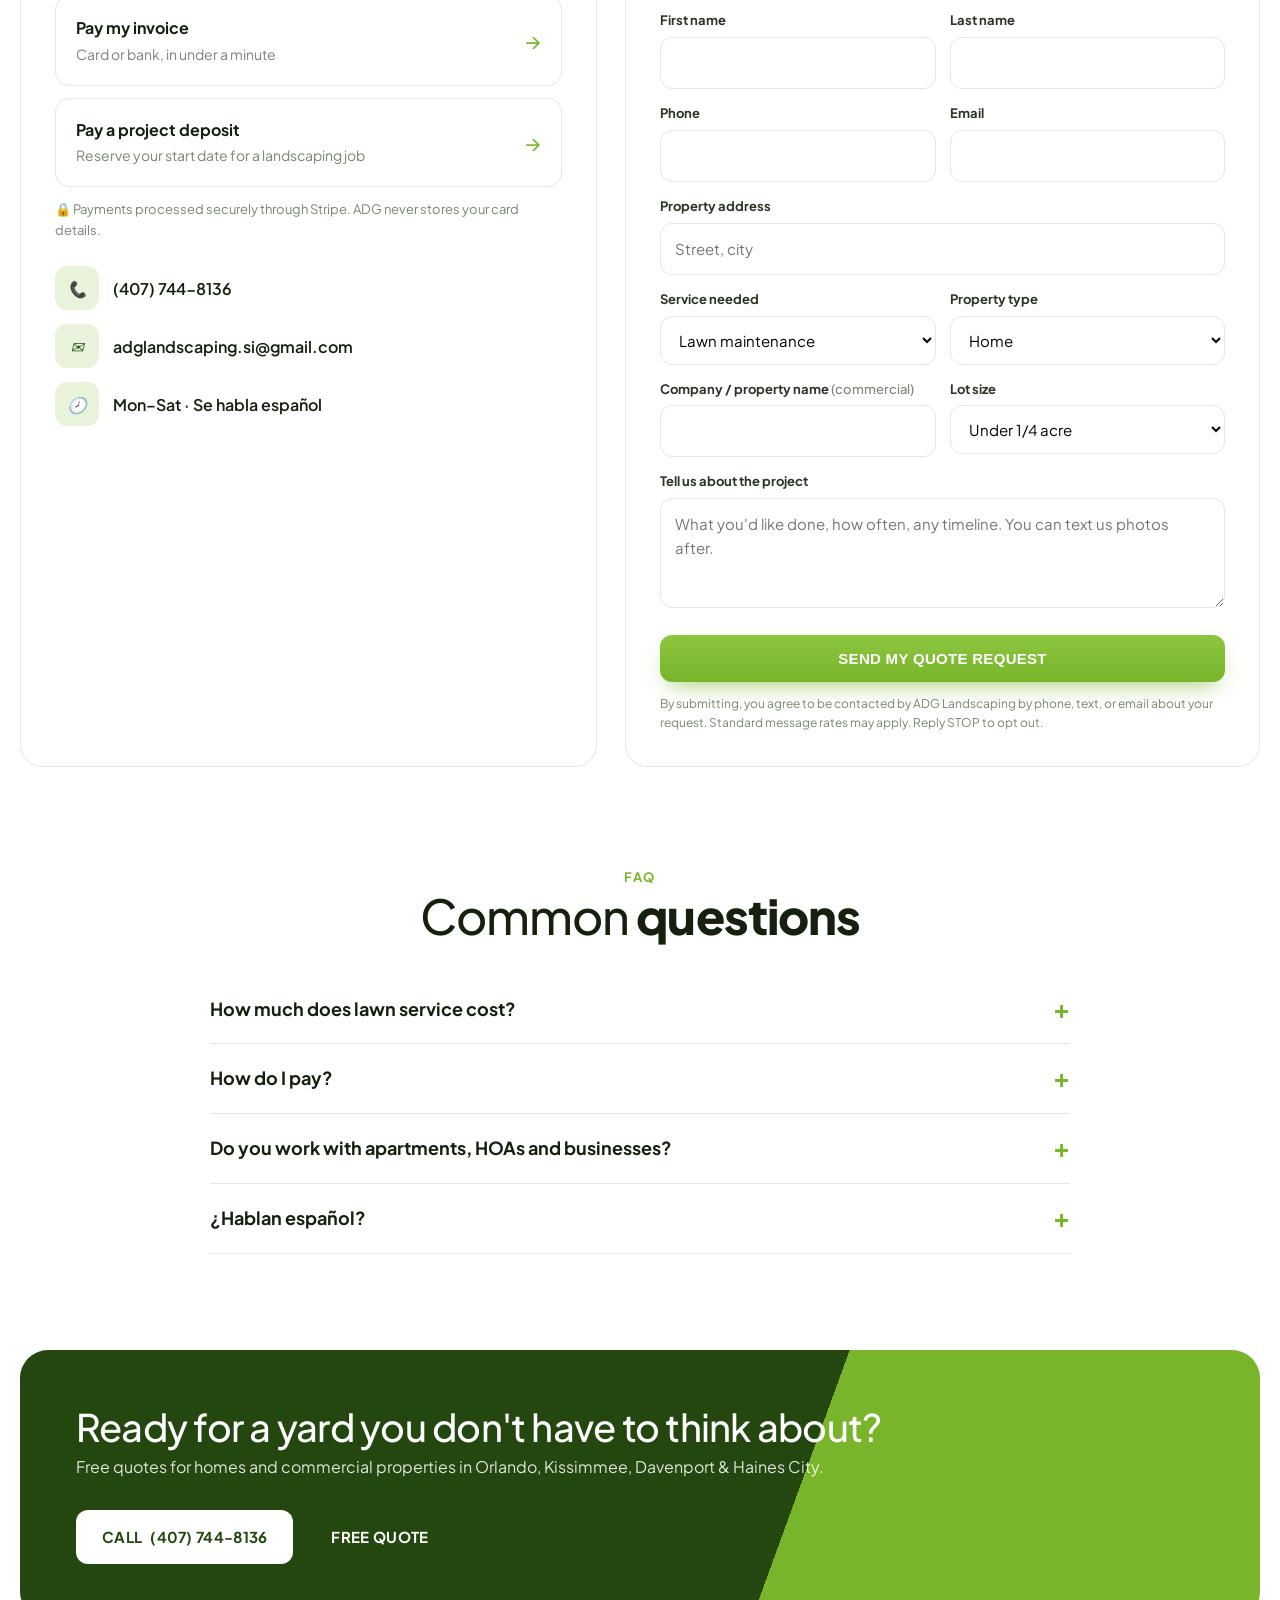
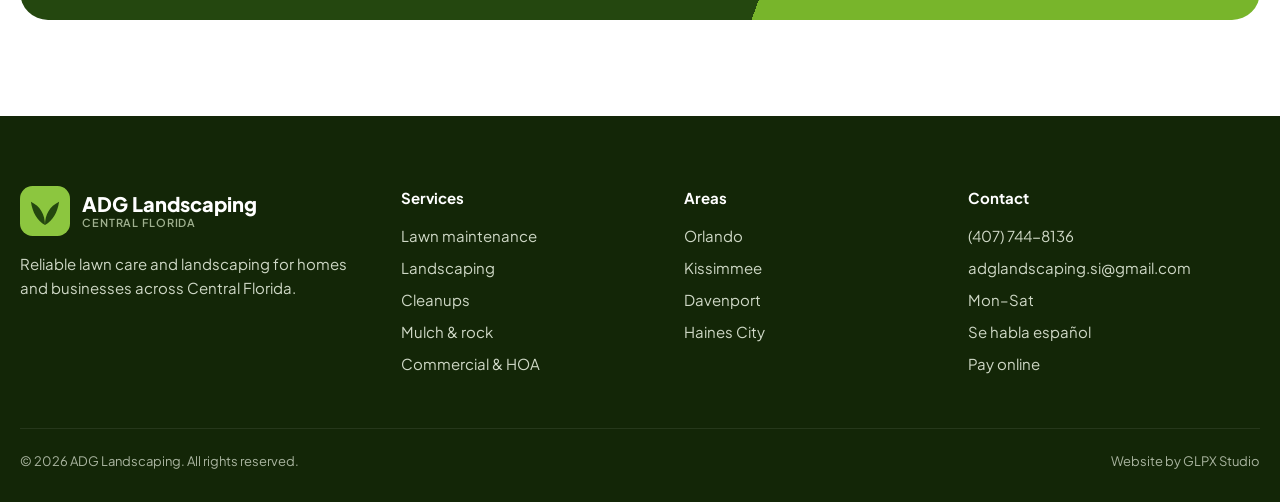
==== commit 07e38a4a: "Add online booking section wired to GHL calendars Home/residential tab loads the Site Visit calendar" ====
--- a/index.html
+++ b/index.html
@@ -154,6 +154,19 @@
 @media (max-width:860px){.comm{grid-template-columns:1fr}.comm-visual{min-height:320px;order:-1}}
 @media (max-width:520px){.comm-list{grid-template-columns:1fr}}
 
+
+/* booking */
+.book-sec{background:var(--soft)}
+.book-tabs{display:inline-flex;gap:6px;background:#fff;border:1px solid var(--line);border-radius:14px;padding:6px;margin:28px auto 0}
+.book-tabs button{border:0;background:transparent;font:inherit;font-weight:700;font-size:15px;padding:12px 20px;border-radius:10px;cursor:pointer;color:var(--body)}
+.book-tabs button.on{background:var(--forest);color:#fff}
+.book-card{background:#fff;border:1px solid var(--line);border-radius:22px;margin-top:22px;overflow:hidden}
+.book-card .meta{display:flex;justify-content:space-between;align-items:center;gap:16px;flex-wrap:wrap;padding:18px 24px;border-bottom:1px solid var(--line)}
+.book-card .meta b{font-size:18px}
+.book-card .meta span{color:var(--mute);font-size:14px}
+.book-card iframe{width:100%;min-height:720px;border:0;display:block}
+.book-card .alt{font-size:14px;font-weight:700;color:var(--forest-2);text-decoration:underline}
+
 /* split: why + steps */
 .split{display:grid;grid-template-columns:1fr 1fr;gap:64px;align-items:center}
 .why-visual{position:relative;border-radius:28px;overflow:hidden;min-height:520px;background:linear-gradient(160deg,#3d6d1d,#1e3a0c);color:#fff;display:flex;align-items:flex-end;padding:30px}
@@ -290,7 +303,8 @@
       <a href="#services">Services</a>
       <a href="#work">Our Work</a>
       <a href="#commercial">Commercial</a>
-      <a href="#areas">Service Areas</a>
+      <a href="#areas">Areas</a>
+      <a href="#book">Book</a>
       <a href="#contact">Contact</a>
     </nav>
     <a class="hcall" href="tel:+14077448136" data-phone-link><i><svg width="20" height="20" viewBox="0 0 24 24" fill="#fff"><path d="M6.6 10.8a15.1 15.1 0 0 0 6.6 6.6l2.2-2.2a1 1 0 0 1 1-.25 11.4 11.4 0 0 0 3.6.57 1 1 0 0 1 1 1V20a1 1 0 0 1-1 1A17 17 0 0 1 3 4a1 1 0 0 1 1-1h3.5a1 1 0 0 1 1 1c0 1.25.2 2.45.57 3.57a1 1 0 0 1-.25 1z"/></svg></i><span data-phone-text>(407) 744-8136</span></a>
@@ -314,7 +328,7 @@
     <div class="hero-copy">
       <h1>Central Florida's One-Stop <b>Lawn Care &amp; Landscaping</b> for Homes &amp; Businesses</h1>
       <p class="tag">Lawn care, cleanups and landscaping. Reliable crews, clear prices.</p>
-      <a class="btn btn-white" href="#quote">Get my free quote</a>
+      <div style="display:flex;gap:12px;flex-wrap:wrap"><a class="btn btn-white" href="#quote">Get my free quote</a><a class="btn btn-lime" href="#book" data-book-link="home">Book a site visit</a></div>
       <div class="badges">
         <div class="badge"><i><svg width="18" height="18" viewBox="0 0 24 24" fill="none" stroke="#78b52b" stroke-width="2.5"><path d="M20 6 9 17l-5-5"/></svg></i><div><b>Free quotes</b>No obligation</div></div>
         <div class="badge"><i><svg width="18" height="18" viewBox="0 0 24 24" fill="none" stroke="#78b52b" stroke-width="2.2"><rect x="3" y="5" width="18" height="16" rx="2"/><path d="M3 10h18M8 3v4M16 3v4"/></svg></i><div><b>Homes &amp; businesses</b>Residential, commercial, HOA</div></div>
@@ -423,7 +437,7 @@
         <div><i><svg width="18" height="18" viewBox="0 0 24 24" fill="none" stroke="#8cc63f" stroke-width="2.4"><rect x="3" y="7" width="18" height="13" rx="2"/><path d="M8 7V4h8v3"/></svg></i><div><b>Offices &amp; retail</b><span>Clean, sharp curb appeal for your customers</span></div></div>
         <div><i><svg width="18" height="18" viewBox="0 0 24 24" fill="none" stroke="#8cc63f" stroke-width="2.4"><path d="M4 4h16v16H4zM4 9h16M9 4v16"/></svg></i><div><b>Contracts &amp; bids</b><span>Written proposals for annual and multi-year service</span></div></div>
       </div>
-      <a class="btn btn-lime" href="#contact" data-commercial>Request a commercial bid</a>
+      <div style="display:flex;gap:12px;flex-wrap:wrap"><a class="btn btn-lime" href="#book" data-book-link="commercial">Book a consultation</a><a class="btn btn-outline" href="#contact" data-commercial>Request a written bid</a></div>
     </div>
     <div class="comm-visual reveal">
       <div class="photo-tag" style="top:24px;bottom:auto;left:24px;right:auto">📷 Commercial property photo goes here</div>
@@ -463,6 +477,24 @@
       <div class="area reveal"><i><svg width="20" height="20" viewBox="0 0 24 24" fill="#fff"><path d="M12 2a7 7 0 0 0-7 7c0 5 7 13 7 13s7-8 7-13a7 7 0 0 0-7-7zm0 9.5A2.5 2.5 0 1 1 12 6a2.5 2.5 0 0 1 0 5z"/></svg></i><h3>Haines City</h3><p>Lawn care and landscaping in Polk County.</p></div>
     </div>
     <p class="more reveal">Nearby and not listed? Ask us. We often cover surrounding communities.</p>
+  </div>
+</section>
+
+
+<!-- BOOK ONLINE (GHL calendars) -->
+<section class="book-sec" id="book">
+  <div class="wrap center">
+    <span class="eyebrow reveal">Book online</span>
+    <h2 class="reveal">Pick a time that <b>works for you</b></h2>
+    <p class="reveal" style="color:var(--body);margin-top:12px">Choose a free on-site visit for your home, or a consultation for your property or business.</p>
+    <div class="book-tabs" role="tablist">
+      <button class="on" role="tab" data-book="home">Home / residential</button>
+      <button role="tab" data-book="commercial">Commercial / HOA</button>
+    </div>
+    <div class="book-card" style="text-align:left">
+      <div class="meta"><div><b id="book-title">Free site visit · 30 min</b><br><span id="book-sub">We walk your property and send a written quote within 24 hours.</span></div><a class="alt" id="book-open" href="#" target="_blank" rel="noopener">Open in a new tab ↗</a></div>
+      <iframe id="book-frame" title="Book a time with ADG Landscaping" loading="lazy"></iframe>
+    </div>
   </div>
 </section>
 
@@ -574,6 +606,11 @@
     deposit:   ""    // GHL payment link for a project deposit
   },
   // Where both forms post (GHL inbound webhook → "Website Lead Instant Response" workflow)
+  // GHL booking calendars (Settings > Calendars)
+  BOOKING: {
+    home:       { url: "https://api.leadconnectorhq.com/widget/booking/GahmOIcBkYr3TCYFqPrr", title: "Free site visit · 30 min", sub: "We walk your property and send a written quote within 24 hours." },
+    commercial: { url: "https://api.leadconnectorhq.com/widget/booking/mFxWUsD9LI5l9yRflmoO", title: "Commercial consultation · 45 min", sub: "Apartments, HOAs and businesses. Weekdays 8am–5pm." }
+  },
   FALLBACK_FORM_ENDPOINT: "https://services.leadconnectorhq.com/hooks/f2LEZaqBQn15xe3ODXJR/webhook-trigger/gTrHxpPqnd4wLMJkGQsb"
 };
 
@@ -627,6 +664,20 @@
 // Scroll reveal
 const io = new IntersectionObserver(es=>es.forEach(en=>{if(en.isIntersecting){en.target.classList.add('in');io.unobserve(en.target);}}),{threshold:.1});
 document.querySelectorAll('.reveal').forEach(el=>io.observe(el));
+// Booking tabs (GHL calendars)
+function setBook(kind){
+  const b = ADG.BOOKING[kind]; if(!b) return;
+  const f = document.getElementById('book-frame');
+  if(f.dataset.kind !== kind){ f.src = b.url; f.dataset.kind = kind; f.id = 'book-frame'; }
+  document.getElementById('book-title').textContent = b.title;
+  document.getElementById('book-sub').textContent = b.sub;
+  document.getElementById('book-open').href = b.url;
+  document.querySelectorAll('[data-book]').forEach(t=>t.classList.toggle('on', t.dataset.book===kind));
+}
+document.querySelectorAll('[data-book]').forEach(t=>t.addEventListener('click',()=>setBook(t.dataset.book)));
+document.querySelectorAll('[data-book-link]').forEach(a=>a.addEventListener('click',()=>setBook(a.dataset.bookLink)));
+// load the calendar only when the section gets close, to keep the page fast
+new IntersectionObserver((es,o)=>{ if(es[0].isIntersecting){ if(!document.getElementById('book-frame').src) setBook('home'); o.disconnect(); } },{rootMargin:'600px'}).observe(document.getElementById('book'));
 document.querySelectorAll('[data-commercial]').forEach(a=>a.addEventListener('click',()=>{document.getElementById('svc').value='Commercial / HOA';document.getElementById('ptype').value='Apartment complex';}));
 document.querySelectorAll('#menu a').forEach(a=>a.addEventListener('click',()=>document.getElementById('menu').classList.remove('open')));
 </script>
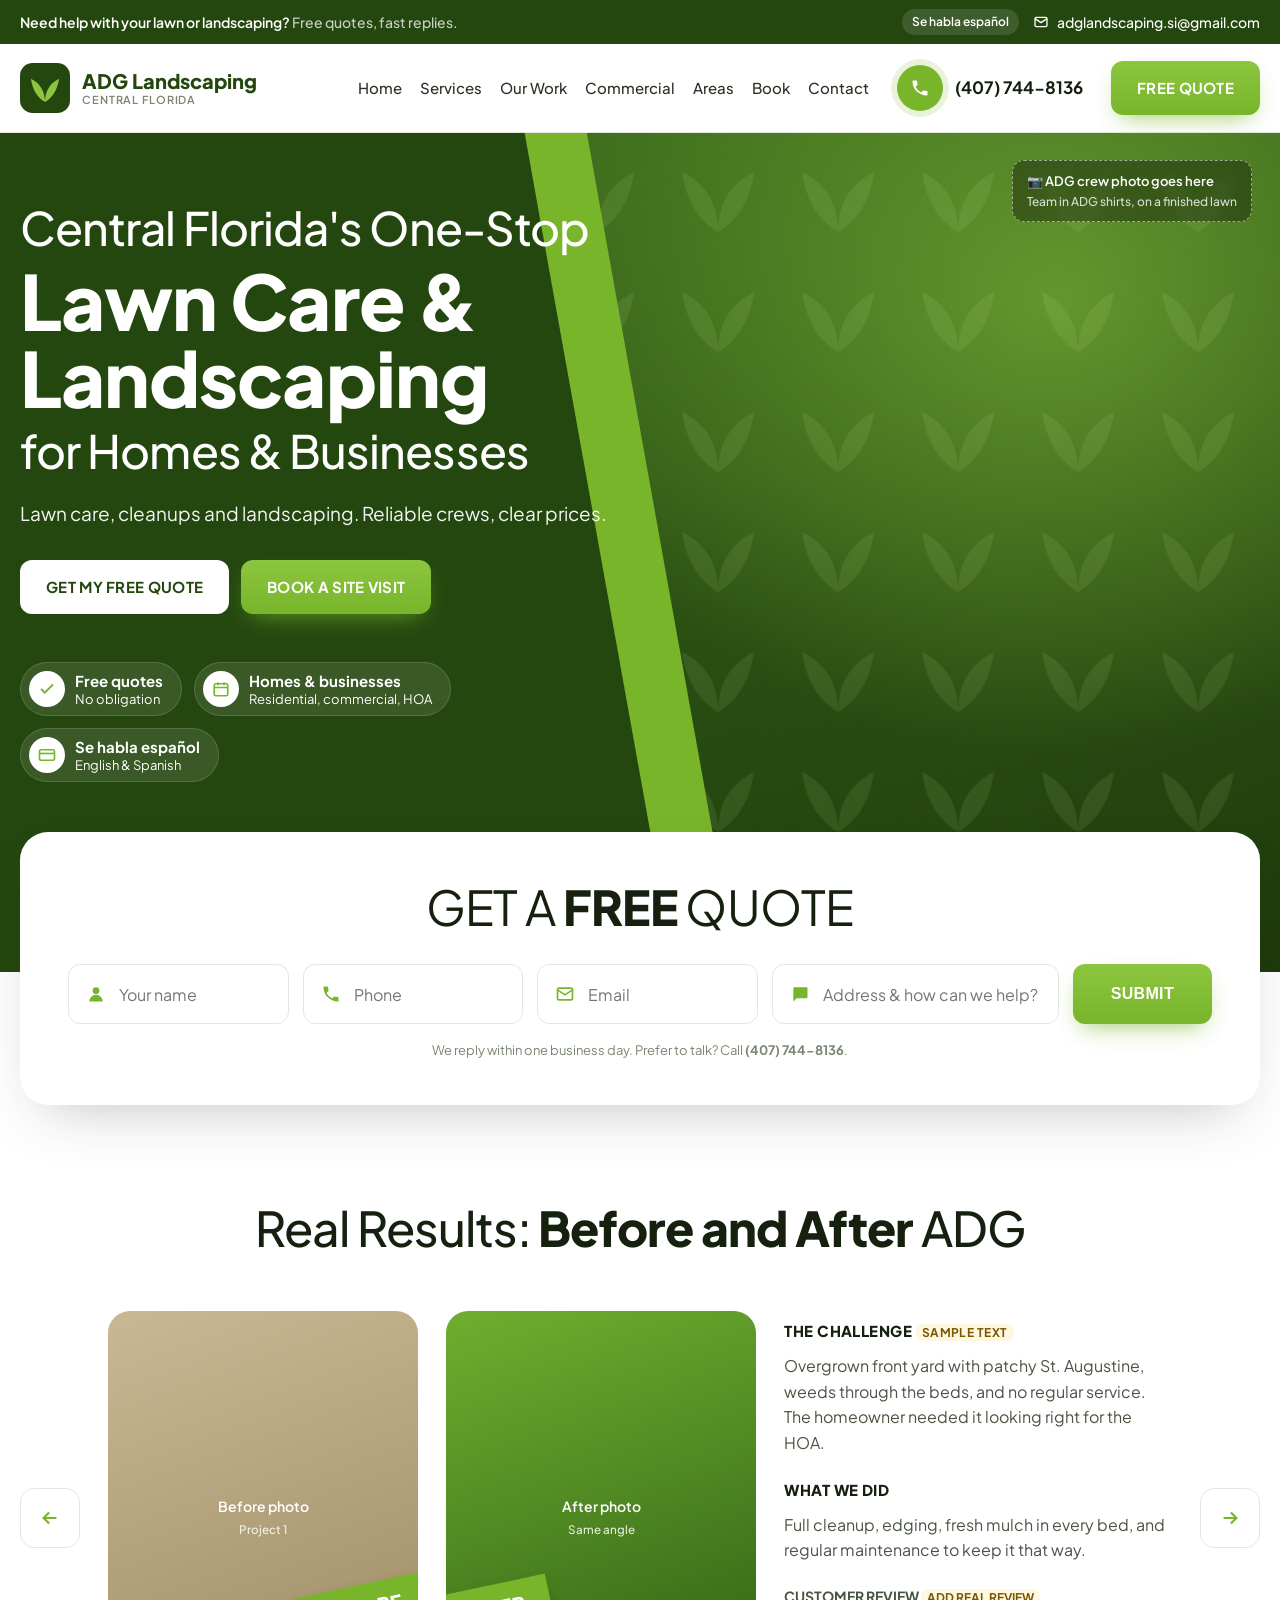
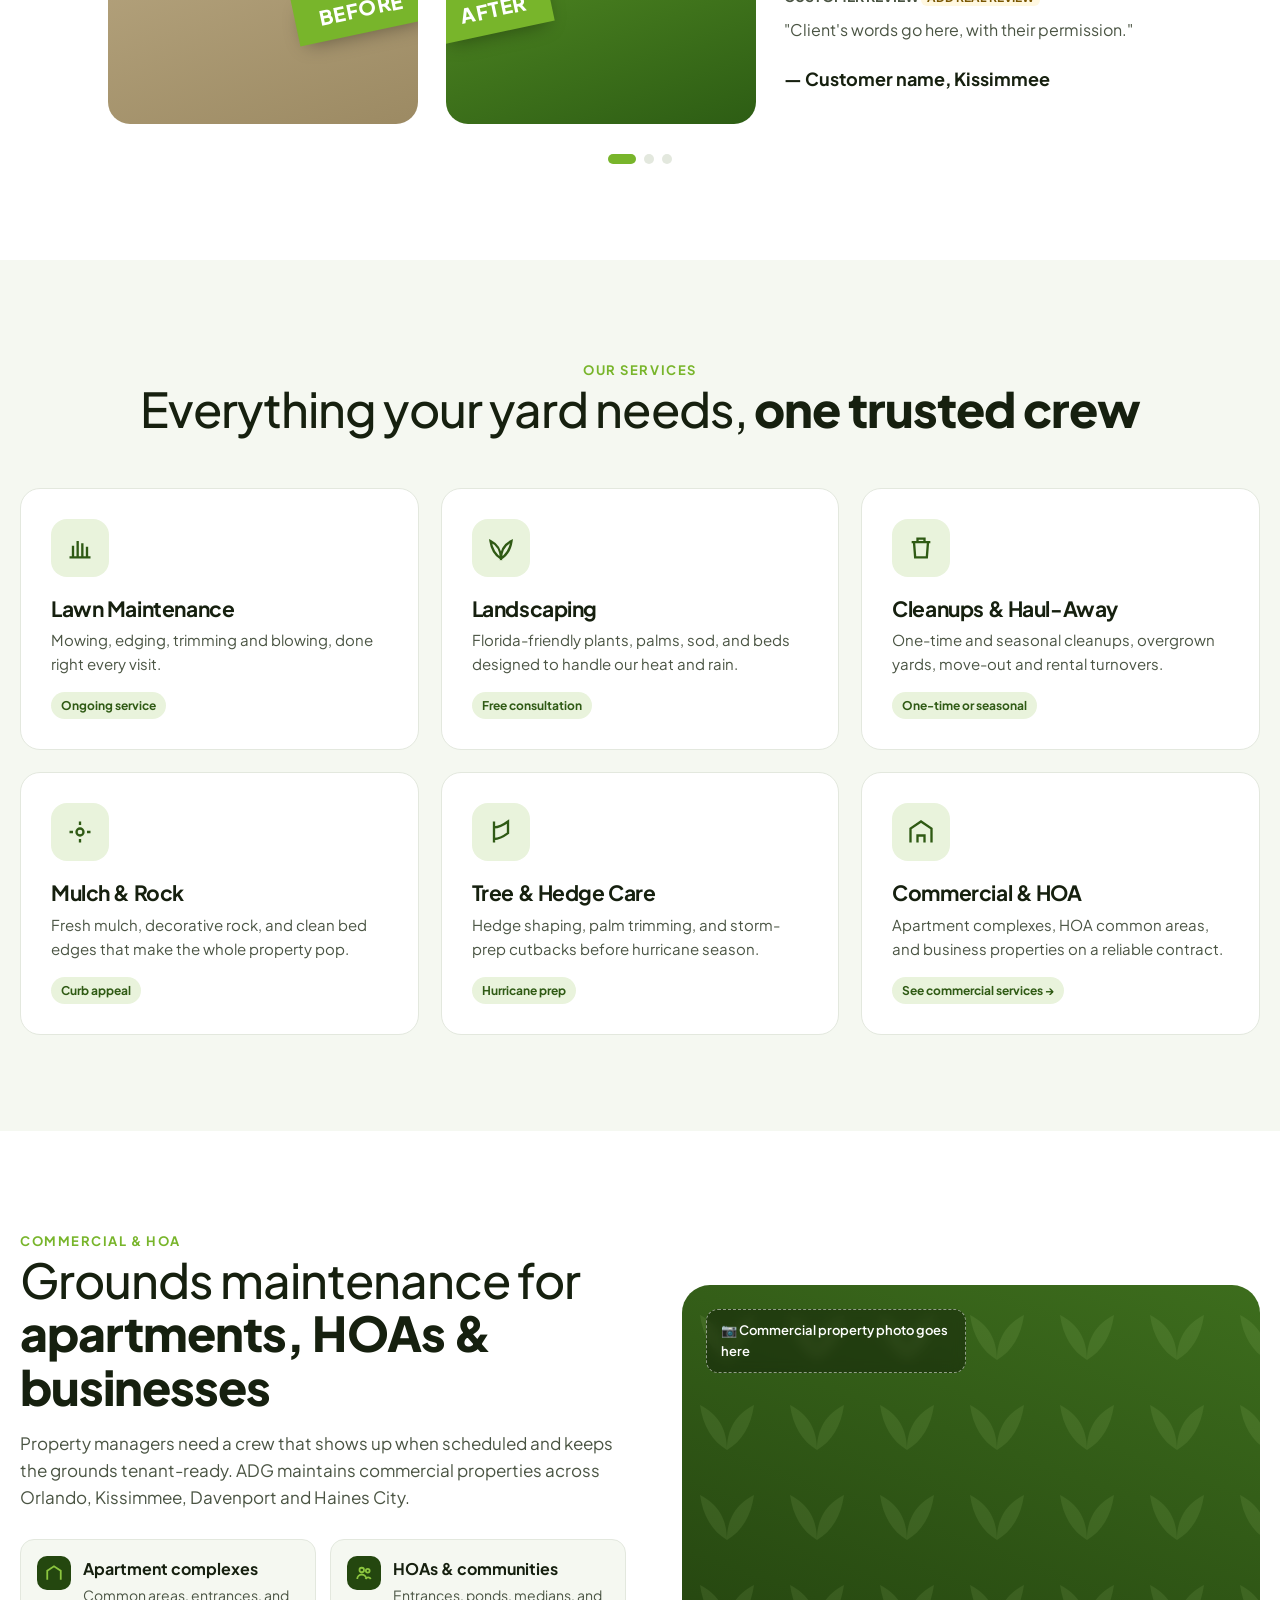
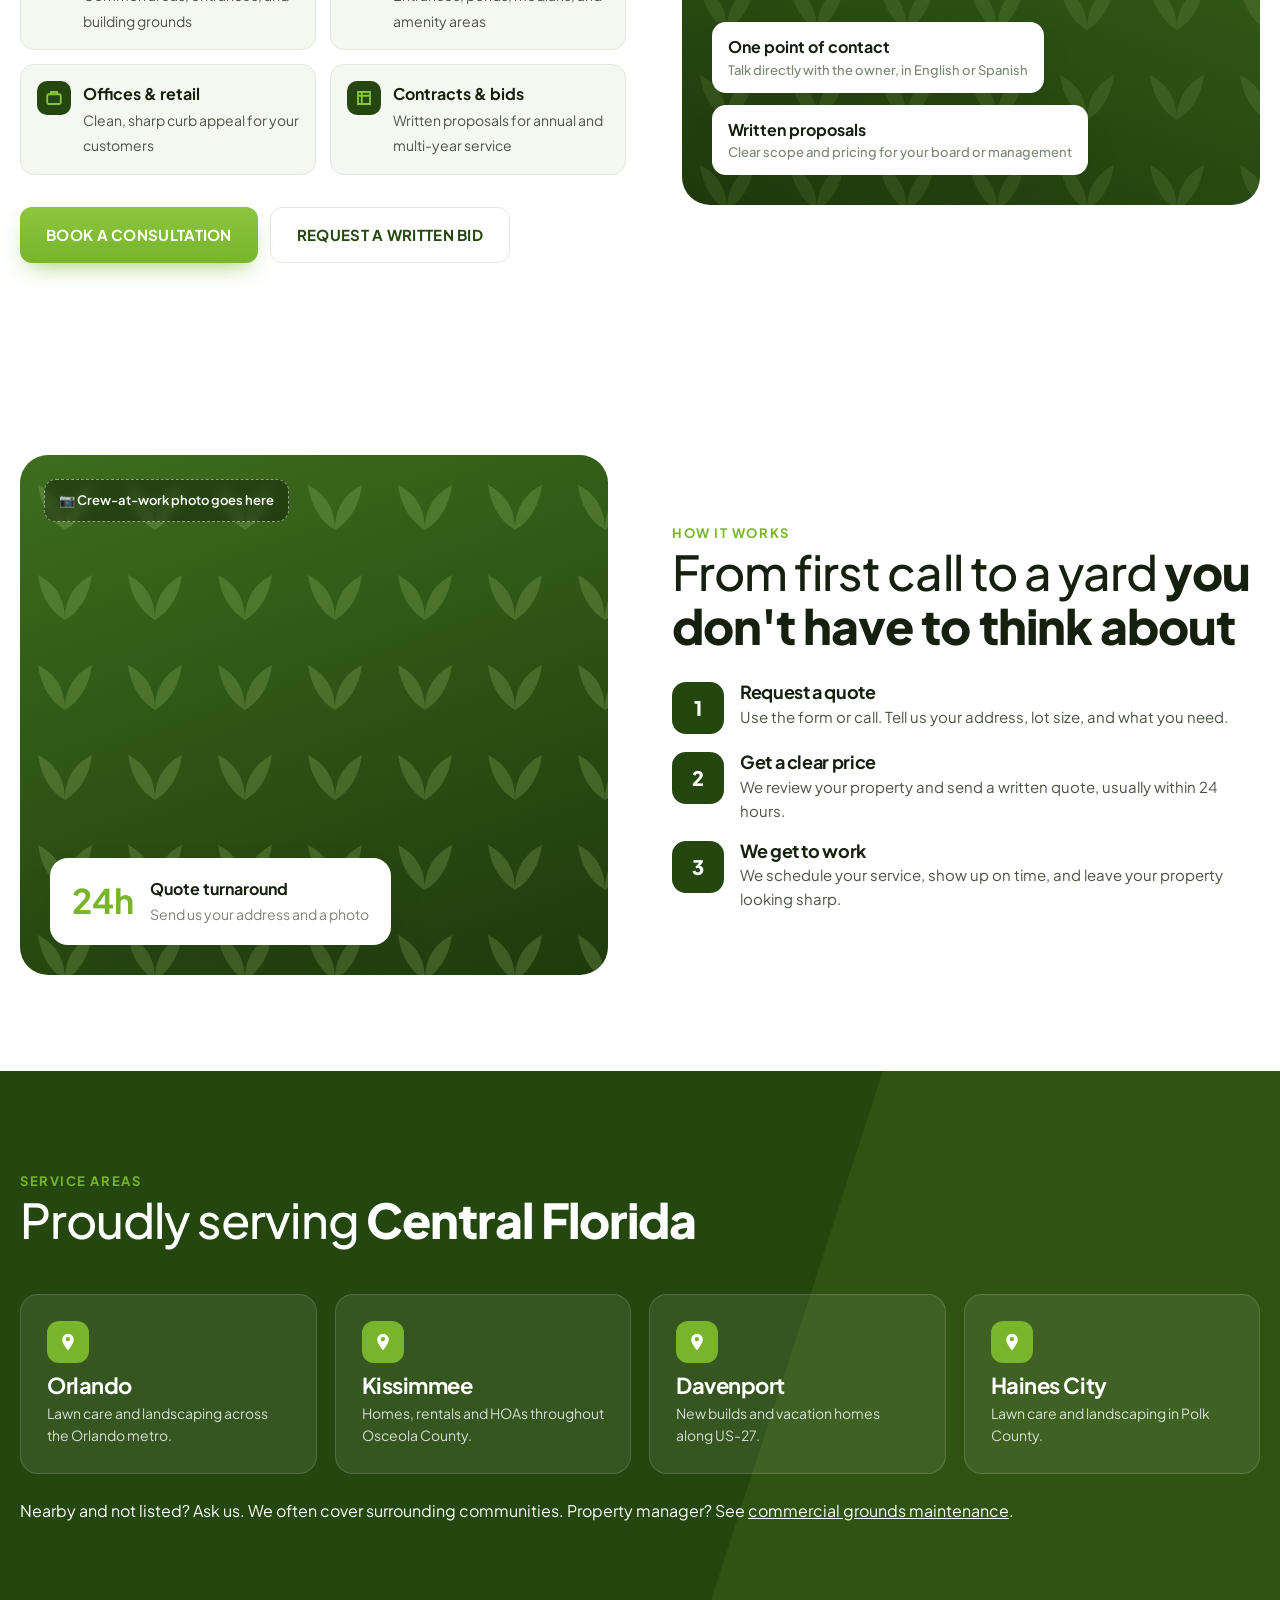
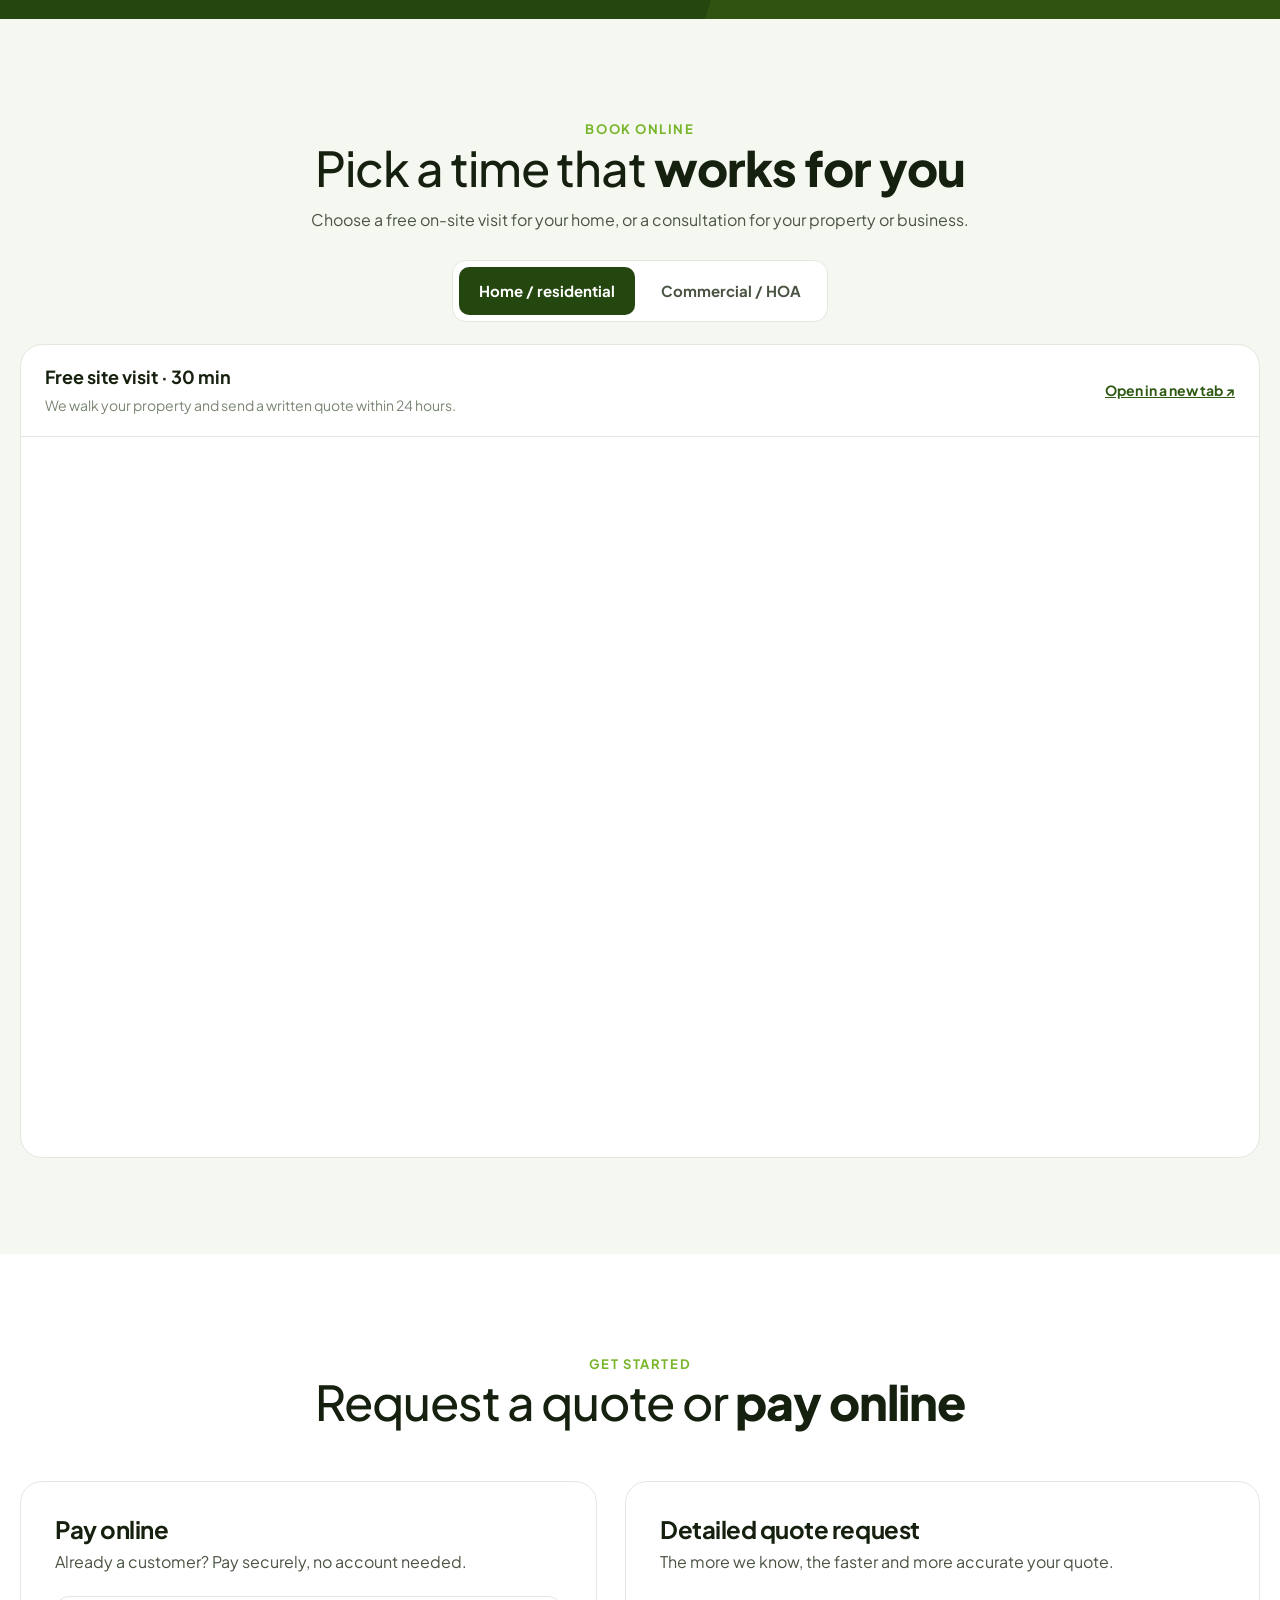
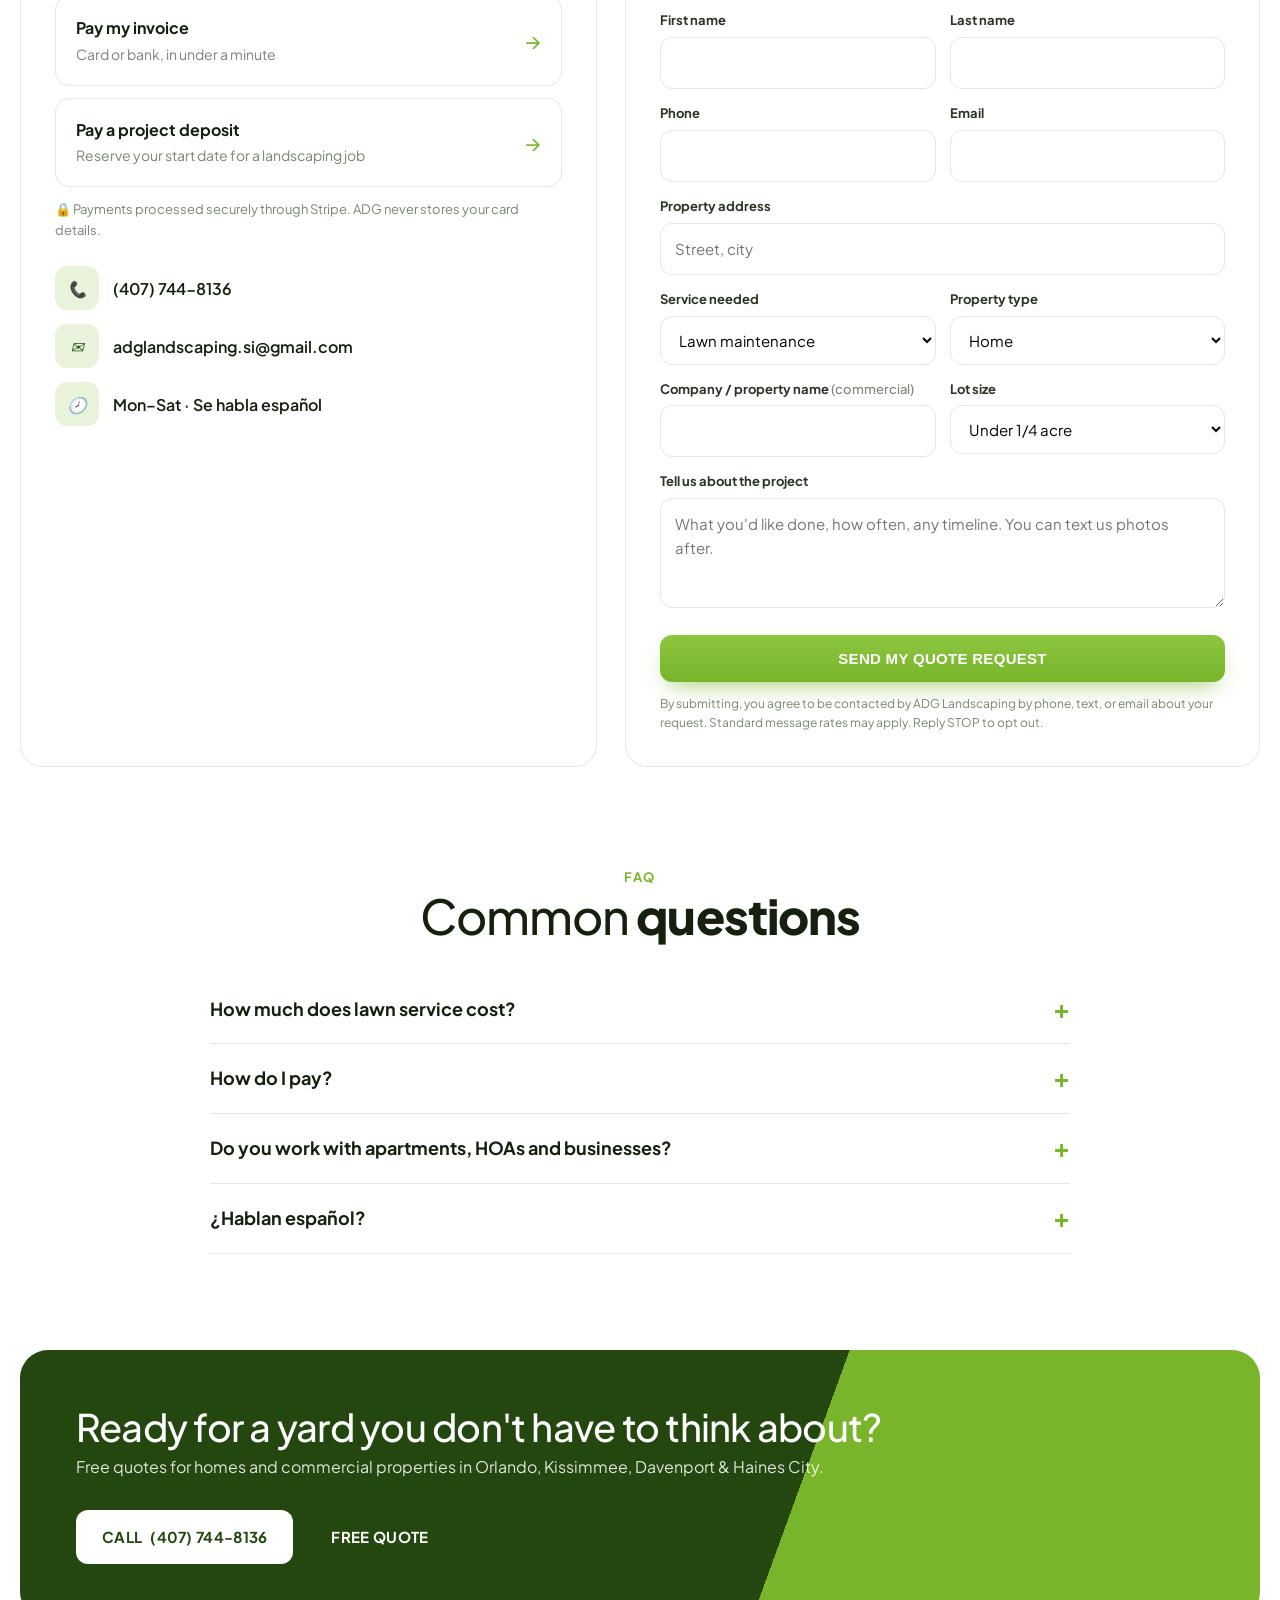
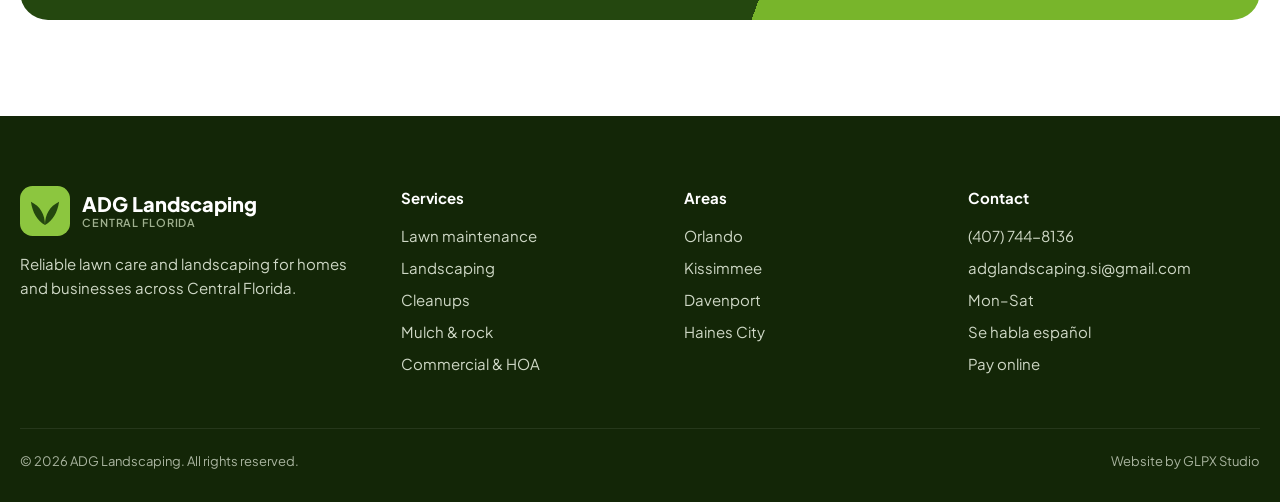
==== commit da13a56b: "Add SEO landing pages for Orlando, Kissimmee, Davenport, Haines City and commercial - tools/build_pa" ====
--- a/index.html
+++ b/index.html
@@ -23,262 +23,8 @@
 <link rel="preconnect" href="https://fonts.googleapis.com">
 <link rel="preconnect" href="https://fonts.gstatic.com" crossorigin>
 <link href="https://fonts.googleapis.com/css2?family=Plus+Jakarta+Sans:wght@400;500;600;700;800&display=swap" rel="stylesheet">
-<style>
-:root{
-  --forest:#24470f; --forest-2:#2f5a14; --lime:#78b52b; --lime-2:#8cc63f; --leaf:#e9f3dc;
-  --ink:#16200f; --body:#4a5443; --mute:#7a8573; --line:#e3e8de; --bg:#ffffff; --soft:#f5f8f1;
-  --r:16px; --shadow:0 24px 60px -24px rgba(22,32,15,.28);
-}
-*{box-sizing:border-box;margin:0;padding:0}
-html{scroll-behavior:smooth}
-body{font-family:"Plus Jakarta Sans",system-ui,-apple-system,Segoe UI,Arial,sans-serif;color:var(--ink);background:var(--bg);line-height:1.6;-webkit-font-smoothing:antialiased}
-a{color:inherit;text-decoration:none}
-img{max-width:100%;display:block}
-.wrap{width:min(1240px,100% - 40px);margin-inline:auto}
-.btn{white-space:nowrap;display:inline-flex;align-items:center;justify-content:center;gap:8px;font-weight:700;font-size:15px;letter-spacing:.02em;text-transform:uppercase;padding:15px 26px;border-radius:12px;border:0;cursor:pointer;transition:transform .15s ease,box-shadow .15s ease,background .15s}
-.btn:hover{transform:translateY(-1px)}
-.btn-lime{background:linear-gradient(180deg,var(--lime-2),var(--lime));color:#fff;box-shadow:0 10px 24px -10px rgba(120,181,43,.8)}
-.btn-white{background:#fff;color:var(--forest)}
-.btn-outline{background:transparent;color:var(--forest);border:1.5px solid var(--line)}
-h1,h2,h3{line-height:1.12;letter-spacing:-.02em}
-h2{font-size:clamp(30px,4vw,48px);font-weight:500}
-h2 b{font-weight:800}
-.center{text-align:center}
-.eyebrow{display:inline-block;font-size:13px;font-weight:700;letter-spacing:.12em;text-transform:uppercase;color:var(--lime)}
-section{padding:96px 0}
-
-/* top bar */
-.topbar{position:relative;background:var(--forest);color:#fff;font-size:14px}
-.topbar .wrap{display:flex;justify-content:space-between;align-items:center;min-height:44px;gap:16px}
-.topbar .ask{font-weight:600}.topbar .ask span{opacity:.75;font-weight:500}
-.topbar a{display:inline-flex;align-items:center;gap:8px;font-weight:500}
-.topbar .es{white-space:nowrap;background:rgba(255,255,255,.12);border-radius:20px;padding:3px 10px;font-size:12px;font-weight:600}
-
-/* header */
-header{position:sticky;top:0;z-index:50;background:#fff;box-shadow:0 1px 0 var(--line)}
-header .wrap{display:flex;align-items:center;gap:28px;min-height:88px}
-.logo{white-space:nowrap;display:flex;align-items:center;gap:12px;font-weight:800;font-size:20px;line-height:1.05;color:var(--forest)}
-.logo svg{width:50px;height:50px;flex:none}
-.logo small{display:block;font-size:11px;font-weight:600;letter-spacing:.08em;text-transform:uppercase;color:var(--mute);margin-top:3px}
-nav{display:flex;gap:26px;margin-left:auto;font-weight:500;font-size:16px;white-space:nowrap}
-nav a{position:relative;padding:6px 0;color:#2a3324}
-nav a:hover{color:var(--forest)}
-nav a:after{content:"";position:absolute;left:0;right:0;bottom:0;height:2px;background:var(--lime);transform:scaleX(0);transition:transform .2s}
-nav a:hover:after{transform:scaleX(1)}
-.hcall{display:flex;align-items:center;gap:12px;font-weight:700;font-size:19px;color:var(--ink);white-space:nowrap}
-.hcall i{width:46px;height:46px;border-radius:50%;background:var(--lime);display:grid;place-items:center;box-shadow:0 0 0 6px var(--leaf)}
-.menu-btn{display:none;margin-left:auto;background:none;border:0;width:44px;height:44px;border-radius:10px;cursor:pointer}
-.menu-btn span{display:block;width:22px;height:2px;background:var(--ink);margin:5px auto;border-radius:2px}
-
-/* hero */
-.hero{position:relative;background:var(--forest);color:#fff;overflow:hidden;padding:0}
-.hero-photo{position:absolute;inset:0 0 0 auto;width:58%;
-  background:
-   radial-gradient(120% 90% at 70% 20%,rgba(140,198,63,.55),transparent 60%),
-   radial-gradient(80% 70% at 20% 90%,rgba(36,71,15,.9),transparent 70%),
-   linear-gradient(160deg,#3d6d1d,#1e3a0c);}
-.hero-photo:before{content:"";position:absolute;inset:0;opacity:.1;background-image:url("data:image/svg+xml,%3Csvg xmlns='http://www.w3.org/2000/svg' width='120' height='120' viewBox='0 0 120 120'%3E%3Cpath d='M60 100c0-28 12-48 36-60-4 28-16 48-36 60zM60 100c0-28-12-48-36-60 4 28 16 48 36 60z' fill='%23c8ec92'/%3E%3C/svg%3E");background-size:120px}
-.photo-tag{position:absolute;right:28px;top:28px;background:rgba(0,0,0,.35);backdrop-filter:blur(6px);border:1px dashed rgba(255,255,255,.5);border-radius:12px;padding:10px 14px;font-size:13px;font-weight:600;max-width:260px}
-.photo-tag span{display:block;font-weight:500;opacity:.8;font-size:12px}
-.hero-shape{position:absolute;inset:0;width:100%;height:100%;pointer-events:none}
-.hero .wrap{position:relative;z-index:2;min-height:700px;display:flex;align-items:center;padding:70px 0 190px}
-.hero-copy{max-width:640px}
-.hero h1{font-weight:500;font-size:clamp(28px,3.6vw,46px)}
-.hero h1 b{display:block;font-weight:800;font-size:clamp(44px,6vw,76px);line-height:1.02;margin:8px 0}
-.hero .tag{font-size:19px;margin:22px 0 32px;opacity:.95}
-.badges{max-width:560px;display:flex;flex-wrap:wrap;gap:12px;margin-top:48px}
-.badge{display:flex;align-items:center;gap:10px;background:rgba(255,255,255,.1);border:1px solid rgba(255,255,255,.14);border-radius:40px;padding:8px 18px 8px 8px;font-size:13px;line-height:1.25}
-.badge i{width:36px;height:36px;border-radius:50%;background:#fff;display:grid;place-items:center;flex:none}
-.badge b{display:block;font-size:15px}
-
-/* quote bar */
-.quote-bar{position:relative;z-index:5;margin-top:-140px;padding:0}
-.qcard{background:#fff;border-radius:28px;box-shadow:var(--shadow);padding:48px 48px 44px}
-.qcard h2{text-align:center;font-weight:400;margin-bottom:30px;letter-spacing:-.01em}
-.qcard h2 b{font-weight:800}
-.qform{display:grid;grid-template-columns:1fr 1fr 1fr 1.3fr auto;gap:14px}
-.field{position:relative}
-.field svg{position:absolute;left:18px;top:50%;transform:translateY(-50%);width:20px;height:20px;color:var(--lime)}
-.field input{width:100%;height:60px;border:1.5px solid var(--line);border-radius:12px;padding:0 16px 0 50px;font:inherit;font-size:16px;color:var(--ink);background:#fff;transition:border .15s}
-.field input:focus{outline:none;border-color:var(--lime)}
-.qform .btn{height:60px;padding:0 38px;font-size:16px}
-.qnote{text-align:center;color:var(--mute);font-size:13px;margin-top:16px}
-.qdone{text-align:center;padding:10px 0}
-.qdone h3{font-size:26px;margin-bottom:6px}
-
-/* before/after */
-.ba{display:grid;grid-template-columns:auto 1fr auto;align-items:center;gap:28px;margin-top:56px}
-.arrow{width:60px;height:60px;border-radius:14px;border:1.5px solid var(--line);background:#fff;display:grid;place-items:center;cursor:pointer;color:var(--lime);transition:.15s}
-.arrow:hover{border-color:var(--lime);background:var(--leaf)}
-.slides{position:relative;overflow:hidden}
-.slide{display:none;grid-template-columns:1fr 1fr 1.25fr;gap:28px;align-items:center}
-.slide.on{display:grid;animation:fade .4s ease}
-@keyframes fade{from{opacity:0;transform:translateY(6px)}to{opacity:1;transform:none}}
-.pic{position:relative;aspect-ratio:3/4;border-radius:22px;overflow:hidden;display:flex;flex-direction:column;justify-content:center;align-items:center;text-align:center;color:#fff;font-weight:600;font-size:14px;padding:20px}
-.pic.before{background:linear-gradient(160deg,#c9b893,#9c8a63)}
-.pic.after{background:linear-gradient(160deg,#6fae2f,#2d5d14)}
-.pic small{display:block;font-weight:500;opacity:.85;margin-top:4px}
-.pic .ribbon{position:absolute;bottom:22%;background:var(--lime);color:#fff;font-weight:800;font-size:20px;letter-spacing:.04em;padding:8px 24px;transform:rotate(-12deg);box-shadow:0 8px 20px -8px rgba(0,0,0,.4)}
-.pic.before .ribbon{right:-10px}.pic.after .ribbon{left:-10px}
-.story h4{font-size:15px;font-weight:800;letter-spacing:.03em;text-transform:uppercase;margin-bottom:10px}
-.story p{color:var(--body);margin-bottom:22px}
-.story .q{font-weight:700;text-transform:uppercase;font-size:14px;margin-bottom:10px}
-.story .who{font-weight:700;color:var(--ink);font-size:18px}
-.ph{background:#fff8e1;color:#7a5600;border-radius:6px;padding:1px 6px;font-size:12px;font-weight:700;vertical-align:middle}
-.dots{display:flex;justify-content:center;gap:8px;margin-top:30px}
-.dots button{width:10px;height:10px;border-radius:10px;border:0;background:var(--line);cursor:pointer;transition:.2s}
-.dots button.on{width:28px;background:var(--lime)}
-
-/* services */
-.svc-sec{background:var(--soft)}
-.grid3{display:grid;grid-template-columns:repeat(3,1fr);gap:22px;margin-top:52px}
-.card{background:#fff;border-radius:20px;padding:30px;border:1px solid var(--line);transition:transform .2s,box-shadow .2s}
-.card:hover{transform:translateY(-4px);box-shadow:var(--shadow)}
-.card .ic{width:58px;height:58px;border-radius:16px;background:var(--leaf);display:grid;place-items:center;margin-bottom:20px;color:var(--forest-2)}
-.card h3{font-size:21px;margin-bottom:8px}
-.card p{color:var(--body);font-size:15px}
-.card .pill{display:inline-block;margin-top:16px;font-size:12px;font-weight:700;color:var(--forest-2);background:var(--leaf);padding:4px 10px;border-radius:20px}
-
-
-/* commercial */
-.comm{display:grid;grid-template-columns:1.05fr 1fr;gap:56px;align-items:center}
-.comm-list{display:grid;grid-template-columns:1fr 1fr;gap:14px;margin:28px 0 32px}
-.comm-list>div{display:flex;gap:12px;align-items:flex-start;background:var(--soft);border:1px solid var(--line);border-radius:14px;padding:16px}
-.comm-list b{display:block;font-size:16px}
-.comm-list span{color:var(--body);font-size:14px}
-.comm-list i{flex:none;width:34px;height:34px;border-radius:10px;background:var(--forest);display:grid;place-items:center}
-.comm-visual{position:relative;border-radius:28px;min-height:520px;overflow:hidden;background:linear-gradient(200deg,#3d6d1d,#1e3a0c);color:#fff;padding:30px;display:flex;flex-direction:column;justify-content:flex-end;gap:12px}
-.comm-visual:before{content:"";position:absolute;inset:0;opacity:.1;background-image:url("data:image/svg+xml,%3Csvg xmlns='http://www.w3.org/2000/svg' width='90' height='90' viewBox='0 0 120 120'%3E%3Cpath d='M60 100c0-28 12-48 36-60-4 28-16 48-36 60zM60 100c0-28-12-48-36-60 4 28 16 48 36 60z' fill='%23c8ec92'/%3E%3C/svg%3E");background-size:90px}
-.comm-visual .chip{position:relative;align-self:flex-start;background:#fff;color:var(--ink);border-radius:14px;padding:12px 16px;font-weight:700;box-shadow:var(--shadow)}
-.comm-visual .chip span{display:block;font-weight:500;color:var(--mute);font-size:13px}
-@media (max-width:860px){.comm{grid-template-columns:1fr}.comm-visual{min-height:320px;order:-1}}
-@media (max-width:520px){.comm-list{grid-template-columns:1fr}}
-
-
-/* booking */
-.book-sec{background:var(--soft)}
-.book-tabs{display:inline-flex;gap:6px;background:#fff;border:1px solid var(--line);border-radius:14px;padding:6px;margin:28px auto 0}
-.book-tabs button{border:0;background:transparent;font:inherit;font-weight:700;font-size:15px;padding:12px 20px;border-radius:10px;cursor:pointer;color:var(--body)}
-.book-tabs button.on{background:var(--forest);color:#fff}
-.book-card{background:#fff;border:1px solid var(--line);border-radius:22px;margin-top:22px;overflow:hidden}
-.book-card .meta{display:flex;justify-content:space-between;align-items:center;gap:16px;flex-wrap:wrap;padding:18px 24px;border-bottom:1px solid var(--line)}
-.book-card .meta b{font-size:18px}
-.book-card .meta span{color:var(--mute);font-size:14px}
-.book-card iframe{width:100%;min-height:720px;border:0;display:block}
-.book-card .alt{font-size:14px;font-weight:700;color:var(--forest-2);text-decoration:underline}
-
-/* split: why + steps */
-.split{display:grid;grid-template-columns:1fr 1fr;gap:64px;align-items:center}
-.why-visual{position:relative;border-radius:28px;overflow:hidden;min-height:520px;background:linear-gradient(160deg,#3d6d1d,#1e3a0c);color:#fff;display:flex;align-items:flex-end;padding:30px}
-.why-visual:before{content:"";position:absolute;inset:0;opacity:.18;background-image:url("data:image/svg+xml,%3Csvg xmlns='http://www.w3.org/2000/svg' width='90' height='90' viewBox='0 0 120 120'%3E%3Cpath d='M60 100c0-28 12-48 36-60-4 28-16 48-36 60zM60 100c0-28-12-48-36-60 4 28 16 48 36 60z' fill='%23c8ec92'/%3E%3C/svg%3E");background-size:90px}
-.why-visual .stat{position:relative;background:#fff;color:var(--ink);border-radius:18px;padding:18px 22px;display:flex;gap:16px;align-items:center;box-shadow:var(--shadow)}
-.why-visual .stat b{font-size:34px;color:var(--lime);line-height:1}
-.steps{margin-top:30px;display:grid;gap:18px}
-.step{display:grid;grid-template-columns:52px 1fr;gap:16px;align-items:start}
-.step .n{width:52px;height:52px;border-radius:14px;background:var(--forest);color:#fff;font-weight:800;font-size:20px;display:grid;place-items:center}
-.step h3{font-size:18px;margin-bottom:2px}
-.step p{color:var(--body);font-size:15px}
-
-/* areas */
-.areas{background:var(--forest);color:#fff;position:relative;overflow:hidden}
-.areas:after{content:"";position:absolute;top:-20%;right:-8%;width:46%;height:140%;background:var(--lime);transform:skewX(-18deg);opacity:.12}
-.areas .wrap{position:relative;z-index:1}
-.areas h2{color:#fff}
-.area-grid{display:grid;grid-template-columns:repeat(4,1fr);gap:18px;margin-top:48px}
-.area{background:rgba(255,255,255,.08);border:1px solid rgba(255,255,255,.14);border-radius:18px;padding:26px}
-.area h3{font-size:22px;margin:10px 0 4px}
-.area p{opacity:.8;font-size:14px}
-.area i{display:grid;place-items:center;width:42px;height:42px;border-radius:12px;background:var(--lime)}
-.areas .more{margin-top:24px;opacity:.85}
-
-/* pay + contact */
-.two{display:grid;grid-template-columns:1fr 1.1fr;gap:28px;margin-top:52px}
-.panel{background:#fff;border:1px solid var(--line);border-radius:22px;padding:34px}
-.panel h3{font-size:24px;margin-bottom:6px}
-.panel .sub{color:var(--body);margin-bottom:22px}
-.pay-option{display:flex;justify-content:space-between;align-items:center;gap:14px;border:1.5px solid var(--line);border-radius:14px;padding:18px 20px;margin-bottom:12px;transition:.15s}
-.pay-option:hover{border-color:var(--lime);background:var(--soft)}
-.pay-option b{display:block}
-.pay-option span{color:var(--mute);font-size:14px}
-.pay-option .go{color:var(--lime);font-size:22px}
-.secure{font-size:13px;color:var(--mute);margin-top:10px}
-.contact-list{margin-top:26px;display:grid;gap:14px}
-.contact-list a,.contact-list div{display:flex;gap:14px;align-items:center;font-weight:600}
-.contact-list i{width:44px;height:44px;border-radius:12px;background:var(--leaf);display:grid;place-items:center;color:var(--forest-2);flex:none}
-form.full label{display:block;font-size:13px;font-weight:700;margin:14px 0 6px;color:#2a3324}
-form.full input,form.full select,form.full textarea{width:100%;border:1.5px solid var(--line);border-radius:12px;padding:13px 14px;font:inherit;font-size:15px;background:#fff}
-form.full input:focus,form.full select:focus,form.full textarea:focus{outline:none;border-color:var(--lime)}
-form.full textarea{min-height:110px;resize:vertical}
-form.full .row{display:grid;grid-template-columns:1fr 1fr;gap:14px}
-form.full .btn{width:100%;margin-top:20px}
-.fine{font-size:12px;color:var(--mute);margin-top:12px}
-
-/* faq */
-details{border-bottom:1px solid var(--line);padding:20px 0}
-summary{cursor:pointer;font-weight:700;font-size:18px;list-style:none;display:flex;justify-content:space-between;gap:20px}
-summary::-webkit-details-marker{display:none}
-summary:after{content:"+";color:var(--lime);font-size:26px;line-height:1}
-details[open] summary:after{content:"–"}
-details p{color:var(--body);margin-top:10px}
-
-/* cta band */
-.band{background:linear-gradient(110deg,var(--forest) 0 62%,var(--lime) 62% 100%);border-radius:28px;color:#fff;padding:56px;display:flex;justify-content:space-between;align-items:center;gap:30px;flex-wrap:wrap}
-.band h2{color:#fff;font-size:clamp(26px,3vw,38px)}
-.band p{opacity:.85;margin-top:6px}
-
-footer{background:#132607;color:#cfd8c6;padding:70px 0 30px;margin-top:96px}
-footer .cols{display:grid;grid-template-columns:1.4fr 1fr 1fr 1.2fr;gap:40px}
-footer .logo{color:#fff}footer .logo small{color:#9fb08f}
-footer h4{color:#fff;font-size:15px;margin-bottom:14px}
-footer li{list-style:none;margin:8px 0;font-size:15px}
-footer a:hover{color:#fff}
-footer .copy{border-top:1px solid rgba(255,255,255,.1);margin-top:44px;padding-top:22px;font-size:13px;display:flex;justify-content:space-between;flex-wrap:wrap;gap:10px;opacity:.8}
-
-.sticky-call{display:none}
-.reveal{opacity:0;transform:translateY(18px);transition:opacity .6s ease,transform .6s ease}
-.reveal.in{opacity:1;transform:none}
-
-/* responsive */
-@media (max-width:1360px){nav{gap:18px;font-size:15px}.hcall{font-size:17px}}
-@media (max-width:1180px){.hcall span{display:none}}
-@media (max-width:1100px){
-  .hcall span{display:none}
-  .qform{grid-template-columns:1fr 1fr}.qform .msg{grid-column:1/-1}.qform .btn{grid-column:1/-1}
-  .slide{grid-template-columns:1fr 1fr}.story{grid-column:1/-1}
-  .area-grid{grid-template-columns:1fr 1fr}
-}
-@media (max-width:860px){
-  .topbar .ask{display:none}
-  nav{position:absolute;top:100%;left:0;right:0;background:#fff;flex-direction:column;gap:0;padding:8px 20px 20px;box-shadow:0 20px 30px -20px rgba(0,0,0,.25);display:none}
-  nav.open{display:flex}nav a{padding:14px 0;border-bottom:1px solid var(--line)}
-  .menu-btn{display:block}.hcall{margin-left:0}.hcall i{width:40px;height:40px}
-  header .head-cta{display:none}
-  .hero-photo{position:relative;width:100%;height:280px;inset:auto}
-  .hero{display:flex;flex-direction:column-reverse}
-  .hero .wrap{min-height:0;padding:48px 0 170px}
-  .hero-shape{display:none}.photo-tag{top:auto;bottom:20px;right:16px}
-  .grid3,.split,.two{grid-template-columns:1fr}
-  .why-visual{min-height:340px}
-  .ba{grid-template-columns:1fr}.ba .arrow{display:none}
-  .slide{grid-template-columns:1fr 1fr;gap:14px}
-  .qcard{padding:30px 20px}
-  footer .cols{grid-template-columns:1fr 1fr}
-  .band{background:var(--forest);padding:36px 26px}
-  section{padding:72px 0}
-  .sticky-call{display:flex;gap:10px;position:fixed;left:12px;right:12px;bottom:12px;z-index:60}
-  .sticky-call .btn{flex:1;padding:14px}
-  footer{padding-bottom:100px}
-}
-@media (max-width:520px){
-  .wrap{width:calc(100% - 32px)}
-  .qform{grid-template-columns:1fr}
-  .area-grid{grid-template-columns:1fr}
-  form.full .row{grid-template-columns:1fr}
-  footer .cols{grid-template-columns:1fr}
-  .logo{font-size:17px}.logo svg{width:42px;height:42px}
-  .hcall{font-size:0}.hcall i{font-size:16px}
-}
-</style>
+<link rel="stylesheet" href="assets/site.css">
+<link rel="canonical" href="https://glpxstudio-prog.github.io/adg-landscaping/">
 </head>
 <body id="top">
 
@@ -471,12 +217,12 @@
   <div class="wrap">
     <div class="reveal"><span class="eyebrow">Service areas</span><h2>Proudly serving <b>Central Florida</b></h2></div>
     <div class="area-grid">
-      <div class="area reveal"><i><svg width="20" height="20" viewBox="0 0 24 24" fill="#fff"><path d="M12 2a7 7 0 0 0-7 7c0 5 7 13 7 13s7-8 7-13a7 7 0 0 0-7-7zm0 9.5A2.5 2.5 0 1 1 12 6a2.5 2.5 0 0 1 0 5z"/></svg></i><h3>Orlando</h3><p>Lawn care and landscaping across the Orlando metro.</p></div>
-      <div class="area reveal"><i><svg width="20" height="20" viewBox="0 0 24 24" fill="#fff"><path d="M12 2a7 7 0 0 0-7 7c0 5 7 13 7 13s7-8 7-13a7 7 0 0 0-7-7zm0 9.5A2.5 2.5 0 1 1 12 6a2.5 2.5 0 0 1 0 5z"/></svg></i><h3>Kissimmee</h3><p>Homes, rentals and HOAs throughout Osceola County.</p></div>
-      <div class="area reveal"><i><svg width="20" height="20" viewBox="0 0 24 24" fill="#fff"><path d="M12 2a7 7 0 0 0-7 7c0 5 7 13 7 13s7-8 7-13a7 7 0 0 0-7-7zm0 9.5A2.5 2.5 0 1 1 12 6a2.5 2.5 0 0 1 0 5z"/></svg></i><h3>Davenport</h3><p>New builds and vacation homes along US-27.</p></div>
-      <div class="area reveal"><i><svg width="20" height="20" viewBox="0 0 24 24" fill="#fff"><path d="M12 2a7 7 0 0 0-7 7c0 5 7 13 7 13s7-8 7-13a7 7 0 0 0-7-7zm0 9.5A2.5 2.5 0 1 1 12 6a2.5 2.5 0 0 1 0 5z"/></svg></i><h3>Haines City</h3><p>Lawn care and landscaping in Polk County.</p></div>
-    </div>
-    <p class="more reveal">Nearby and not listed? Ask us. We often cover surrounding communities.</p>
+      <a class="area reveal" href="landscaping-orlando/"><i><svg width="20" height="20" viewBox="0 0 24 24" fill="#fff"><path d="M12 2a7 7 0 0 0-7 7c0 5 7 13 7 13s7-8 7-13a7 7 0 0 0-7-7zm0 9.5A2.5 2.5 0 1 1 12 6a2.5 2.5 0 0 1 0 5z"/></svg></i><h3>Orlando</h3><p>Lawn care and landscaping across the Orlando metro.</p></a>
+      <a class="area reveal" href="landscaping-kissimmee/"><i><svg width="20" height="20" viewBox="0 0 24 24" fill="#fff"><path d="M12 2a7 7 0 0 0-7 7c0 5 7 13 7 13s7-8 7-13a7 7 0 0 0-7-7zm0 9.5A2.5 2.5 0 1 1 12 6a2.5 2.5 0 0 1 0 5z"/></svg></i><h3>Kissimmee</h3><p>Homes, rentals and HOAs throughout Osceola County.</p></a>
+      <a class="area reveal" href="landscaping-davenport/"><i><svg width="20" height="20" viewBox="0 0 24 24" fill="#fff"><path d="M12 2a7 7 0 0 0-7 7c0 5 7 13 7 13s7-8 7-13a7 7 0 0 0-7-7zm0 9.5A2.5 2.5 0 1 1 12 6a2.5 2.5 0 0 1 0 5z"/></svg></i><h3>Davenport</h3><p>New builds and vacation homes along US-27.</p></a>
+      <a class="area reveal" href="landscaping-haines-city/"><i><svg width="20" height="20" viewBox="0 0 24 24" fill="#fff"><path d="M12 2a7 7 0 0 0-7 7c0 5 7 13 7 13s7-8 7-13a7 7 0 0 0-7-7zm0 9.5A2.5 2.5 0 1 1 12 6a2.5 2.5 0 0 1 0 5z"/></svg></i><h3>Haines City</h3><p>Lawn care and landscaping in Polk County.</p></a>
+    </div>
+    <p class="more reveal">Nearby and not listed? Ask us. We often cover surrounding communities. Property manager? See <a href="commercial-landscaping/" style="text-decoration:underline">commercial grounds maintenance</a>.</p>
   </div>
 </section>
 
@@ -580,8 +326,8 @@
         <a href="#top" class="logo"><svg viewBox="0 0 64 64" aria-hidden="true"><rect width="64" height="64" rx="16" fill="#8cc63f"/><path d="M32 50c0-14 6-24 18-30-2 14-8 24-18 30zM32 50c0-14-6-24-18-30 2 14 8 24 18 30z" fill="#24470f"/></svg><span>ADG Landscaping<small>Central Florida</small></span></a>
         <p style="margin-top:16px;max-width:34ch;font-size:15px">Reliable lawn care and landscaping for homes and businesses across Central Florida.</p>
       </div>
-      <div><h4>Services</h4><ul><li><a href="#services">Lawn maintenance</a></li><li><a href="#services">Landscaping</a></li><li><a href="#services">Cleanups</a></li><li><a href="#services">Mulch &amp; rock</a></li><li><a href="#commercial">Commercial &amp; HOA</a></li></ul></div>
-      <div><h4>Areas</h4><ul><li>Orlando</li><li>Kissimmee</li><li>Davenport</li><li>Haines City</li></ul></div>
+      <div><h4>Services</h4><ul><li><a href="#services">Lawn maintenance</a></li><li><a href="#services">Landscaping</a></li><li><a href="#services">Cleanups</a></li><li><a href="#services">Mulch &amp; rock</a></li><li><a href="commercial-landscaping/">Commercial &amp; HOA</a></li></ul></div>
+      <div><h4>Areas</h4><ul><li><a href="landscaping-orlando/">Orlando</a></li><li><a href="landscaping-kissimmee/">Kissimmee</a></li><li><a href="landscaping-davenport/">Davenport</a></li><li><a href="landscaping-haines-city/">Haines City</a></li></ul></div>
       <div><h4>Contact</h4><ul><li><a href="tel:+14077448136" data-phone-link><span data-phone-text>(407) 744-8136</span></a></li><li><a href="mailto:adglandscaping.si@gmail.com" data-email-link><span data-email-text>adglandscaping.si@gmail.com</span></a></li><li>Mon–Sat</li><li>Se habla español</li><li><a href="#pay">Pay online</a></li></ul></div>
     </div>
     <div class="copy"><span>© <span id="yr"></span> ADG Landscaping. All rights reserved.</span><span>Website by GLPX Studio</span></div>
@@ -681,5 +427,9 @@
 document.querySelectorAll('[data-commercial]').forEach(a=>a.addEventListener('click',()=>{document.getElementById('svc').value='Commercial / HOA';document.getElementById('ptype').value='Apartment complex';}));
 document.querySelectorAll('#menu a').forEach(a=>a.addEventListener('click',()=>document.getElementById('menu').classList.remove('open')));
 </script>
+<!-- GoHighLevel: chat widget (Sites > Chat Widget > "ADG Website Chat") -->
+<script src="https://widgets.leadconnectorhq.com/loader.js" data-resources-url="https://widgets.leadconnectorhq.com/chat-widget/loader.js" data-widget-id="6ac014d0b9d1919abaf4302b"></script>
+<!-- GoHighLevel: external tracking (Settings > External Tracking) -->
+<script src="https://link.msgsndr.com/js/external-tracking.js" data-tracking-id="tk_b532270c66e04cebae6fc6b048101c1f"></script>
 </body>
 </html>
--- a/assets/site.css
+++ b/assets/site.css
@@ -0,0 +1,273 @@
+:root{
+  --forest:#24470f; --forest-2:#2f5a14; --lime:#78b52b; --lime-2:#8cc63f; --leaf:#e9f3dc;
+  --ink:#16200f; --body:#4a5443; --mute:#7a8573; --line:#e3e8de; --bg:#ffffff; --soft:#f5f8f1;
+  --r:16px; --shadow:0 24px 60px -24px rgba(22,32,15,.28);
+}
+*{box-sizing:border-box;margin:0;padding:0}
+html{scroll-behavior:smooth}
+body{font-family:"Plus Jakarta Sans",system-ui,-apple-system,Segoe UI,Arial,sans-serif;color:var(--ink);background:var(--bg);line-height:1.6;-webkit-font-smoothing:antialiased}
+a{color:inherit;text-decoration:none}
+img{max-width:100%;display:block}
+.wrap{width:min(1240px,100% - 40px);margin-inline:auto}
+.btn{white-space:nowrap;display:inline-flex;align-items:center;justify-content:center;gap:8px;font-weight:700;font-size:15px;letter-spacing:.02em;text-transform:uppercase;padding:15px 26px;border-radius:12px;border:0;cursor:pointer;transition:transform .15s ease,box-shadow .15s ease,background .15s}
+.btn:hover{transform:translateY(-1px)}
+.btn-lime{background:linear-gradient(180deg,var(--lime-2),var(--lime));color:#fff;box-shadow:0 10px 24px -10px rgba(120,181,43,.8)}
+.btn-white{background:#fff;color:var(--forest)}
+.btn-outline{background:transparent;color:var(--forest);border:1.5px solid var(--line)}
+h1,h2,h3{line-height:1.12;letter-spacing:-.02em}
+h2{font-size:clamp(30px,4vw,48px);font-weight:500}
+h2 b{font-weight:800}
+.center{text-align:center}
+.eyebrow{display:inline-block;font-size:13px;font-weight:700;letter-spacing:.12em;text-transform:uppercase;color:var(--lime)}
+section{padding:96px 0}
+
+/* top bar */
+.topbar{position:relative;background:var(--forest);color:#fff;font-size:14px}
+.topbar .wrap{display:flex;justify-content:space-between;align-items:center;min-height:44px;gap:16px}
+.topbar .ask{font-weight:600}.topbar .ask span{opacity:.75;font-weight:500}
+.topbar a{display:inline-flex;align-items:center;gap:8px;font-weight:500}
+.topbar .es{white-space:nowrap;background:rgba(255,255,255,.12);border-radius:20px;padding:3px 10px;font-size:12px;font-weight:600}
+
+/* header */
+header{position:sticky;top:0;z-index:50;background:#fff;box-shadow:0 1px 0 var(--line)}
+header .wrap{display:flex;align-items:center;gap:28px;min-height:88px}
+.logo{white-space:nowrap;display:flex;align-items:center;gap:12px;font-weight:800;font-size:20px;line-height:1.05;color:var(--forest)}
+.logo svg{width:50px;height:50px;flex:none}
+.logo small{display:block;font-size:11px;font-weight:600;letter-spacing:.08em;text-transform:uppercase;color:var(--mute);margin-top:3px}
+nav{display:flex;gap:26px;margin-left:auto;font-weight:500;font-size:16px;white-space:nowrap}
+nav a{position:relative;padding:6px 0;color:#2a3324}
+nav a:hover{color:var(--forest)}
+nav a:after{content:"";position:absolute;left:0;right:0;bottom:0;height:2px;background:var(--lime);transform:scaleX(0);transition:transform .2s}
+nav a:hover:after{transform:scaleX(1)}
+.hcall{display:flex;align-items:center;gap:12px;font-weight:700;font-size:19px;color:var(--ink);white-space:nowrap}
+.hcall i{width:46px;height:46px;border-radius:50%;background:var(--lime);display:grid;place-items:center;box-shadow:0 0 0 6px var(--leaf)}
+.menu-btn{display:none;margin-left:auto;background:none;border:0;width:44px;height:44px;border-radius:10px;cursor:pointer}
+.menu-btn span{display:block;width:22px;height:2px;background:var(--ink);margin:5px auto;border-radius:2px}
+
+/* hero */
+.hero{position:relative;background:var(--forest);color:#fff;overflow:hidden;padding:0}
+.hero-photo{position:absolute;inset:0 0 0 auto;width:58%;
+  background:
+   radial-gradient(120% 90% at 70% 20%,rgba(140,198,63,.55),transparent 60%),
+   radial-gradient(80% 70% at 20% 90%,rgba(36,71,15,.9),transparent 70%),
+   linear-gradient(160deg,#3d6d1d,#1e3a0c);}
+.hero-photo:before{content:"";position:absolute;inset:0;opacity:.1;background-image:url("data:image/svg+xml,%3Csvg xmlns='http://www.w3.org/2000/svg' width='120' height='120' viewBox='0 0 120 120'%3E%3Cpath d='M60 100c0-28 12-48 36-60-4 28-16 48-36 60zM60 100c0-28-12-48-36-60 4 28 16 48 36 60z' fill='%23c8ec92'/%3E%3C/svg%3E");background-size:120px}
+.photo-tag{position:absolute;right:28px;top:28px;background:rgba(0,0,0,.35);backdrop-filter:blur(6px);border:1px dashed rgba(255,255,255,.5);border-radius:12px;padding:10px 14px;font-size:13px;font-weight:600;max-width:260px}
+.photo-tag span{display:block;font-weight:500;opacity:.8;font-size:12px}
+.hero-shape{position:absolute;inset:0;width:100%;height:100%;pointer-events:none}
+.hero .wrap{position:relative;z-index:2;min-height:700px;display:flex;align-items:center;padding:70px 0 190px}
+.hero-copy{max-width:640px}
+.hero h1{font-weight:500;font-size:clamp(28px,3.6vw,46px)}
+.hero h1 b{display:block;font-weight:800;font-size:clamp(44px,6vw,76px);line-height:1.02;margin:8px 0}
+.hero .tag{font-size:19px;margin:22px 0 32px;opacity:.95}
+.badges{max-width:560px;display:flex;flex-wrap:wrap;gap:12px;margin-top:48px}
+.badge{display:flex;align-items:center;gap:10px;background:rgba(255,255,255,.1);border:1px solid rgba(255,255,255,.14);border-radius:40px;padding:8px 18px 8px 8px;font-size:13px;line-height:1.25}
+.badge i{width:36px;height:36px;border-radius:50%;background:#fff;display:grid;place-items:center;flex:none}
+.badge b{display:block;font-size:15px}
+
+/* quote bar */
+.quote-bar{position:relative;z-index:5;margin-top:-140px;padding:0}
+.qcard{background:#fff;border-radius:28px;box-shadow:var(--shadow);padding:48px 48px 44px}
+.qcard h2{text-align:center;font-weight:400;margin-bottom:30px;letter-spacing:-.01em}
+.qcard h2 b{font-weight:800}
+.qform{display:grid;grid-template-columns:1fr 1fr 1fr 1.3fr auto;gap:14px}
+.field{position:relative}
+.field svg{position:absolute;left:18px;top:50%;transform:translateY(-50%);width:20px;height:20px;color:var(--lime)}
+.field input{width:100%;height:60px;border:1.5px solid var(--line);border-radius:12px;padding:0 16px 0 50px;font:inherit;font-size:16px;color:var(--ink);background:#fff;transition:border .15s}
+.field input:focus{outline:none;border-color:var(--lime)}
+.qform .btn{height:60px;padding:0 38px;font-size:16px}
+.qnote{text-align:center;color:var(--mute);font-size:13px;margin-top:16px}
+.qdone{text-align:center;padding:10px 0}
+.qdone h3{font-size:26px;margin-bottom:6px}
+
+/* before/after */
+.ba{display:grid;grid-template-columns:auto 1fr auto;align-items:center;gap:28px;margin-top:56px}
+.arrow{width:60px;height:60px;border-radius:14px;border:1.5px solid var(--line);background:#fff;display:grid;place-items:center;cursor:pointer;color:var(--lime);transition:.15s}
+.arrow:hover{border-color:var(--lime);background:var(--leaf)}
+.slides{position:relative;overflow:hidden}
+.slide{display:none;grid-template-columns:1fr 1fr 1.25fr;gap:28px;align-items:center}
+.slide.on{display:grid;animation:fade .4s ease}
+@keyframes fade{from{opacity:0;transform:translateY(6px)}to{opacity:1;transform:none}}
+.pic{position:relative;aspect-ratio:3/4;border-radius:22px;overflow:hidden;display:flex;flex-direction:column;justify-content:center;align-items:center;text-align:center;color:#fff;font-weight:600;font-size:14px;padding:20px}
+.pic.before{background:linear-gradient(160deg,#c9b893,#9c8a63)}
+.pic.after{background:linear-gradient(160deg,#6fae2f,#2d5d14)}
+.pic small{display:block;font-weight:500;opacity:.85;margin-top:4px}
+.pic .ribbon{position:absolute;bottom:22%;background:var(--lime);color:#fff;font-weight:800;font-size:20px;letter-spacing:.04em;padding:8px 24px;transform:rotate(-12deg);box-shadow:0 8px 20px -8px rgba(0,0,0,.4)}
+.pic.before .ribbon{right:-10px}.pic.after .ribbon{left:-10px}
+.story h4{font-size:15px;font-weight:800;letter-spacing:.03em;text-transform:uppercase;margin-bottom:10px}
+.story p{color:var(--body);margin-bottom:22px}
+.story .q{font-weight:700;text-transform:uppercase;font-size:14px;margin-bottom:10px}
+.story .who{font-weight:700;color:var(--ink);font-size:18px}
+.ph{background:#fff8e1;color:#7a5600;border-radius:6px;padding:1px 6px;font-size:12px;font-weight:700;vertical-align:middle}
+.dots{display:flex;justify-content:center;gap:8px;margin-top:30px}
+.dots button{width:10px;height:10px;border-radius:10px;border:0;background:var(--line);cursor:pointer;transition:.2s}
+.dots button.on{width:28px;background:var(--lime)}
+
+/* services */
+.svc-sec{background:var(--soft)}
+.grid3{display:grid;grid-template-columns:repeat(3,1fr);gap:22px;margin-top:52px}
+.card{background:#fff;border-radius:20px;padding:30px;border:1px solid var(--line);transition:transform .2s,box-shadow .2s}
+.card:hover{transform:translateY(-4px);box-shadow:var(--shadow)}
+.card .ic{width:58px;height:58px;border-radius:16px;background:var(--leaf);display:grid;place-items:center;margin-bottom:20px;color:var(--forest-2)}
+.card h3{font-size:21px;margin-bottom:8px}
+.card p{color:var(--body);font-size:15px}
+.card .pill{display:inline-block;margin-top:16px;font-size:12px;font-weight:700;color:var(--forest-2);background:var(--leaf);padding:4px 10px;border-radius:20px}
+
+
+/* commercial */
+.comm{display:grid;grid-template-columns:1.05fr 1fr;gap:56px;align-items:center}
+.comm-list{display:grid;grid-template-columns:1fr 1fr;gap:14px;margin:28px 0 32px}
+.comm-list>div{display:flex;gap:12px;align-items:flex-start;background:var(--soft);border:1px solid var(--line);border-radius:14px;padding:16px}
+.comm-list b{display:block;font-size:16px}
+.comm-list span{color:var(--body);font-size:14px}
+.comm-list i{flex:none;width:34px;height:34px;border-radius:10px;background:var(--forest);display:grid;place-items:center}
+.comm-visual{position:relative;border-radius:28px;min-height:520px;overflow:hidden;background:linear-gradient(200deg,#3d6d1d,#1e3a0c);color:#fff;padding:30px;display:flex;flex-direction:column;justify-content:flex-end;gap:12px}
+.comm-visual:before{content:"";position:absolute;inset:0;opacity:.1;background-image:url("data:image/svg+xml,%3Csvg xmlns='http://www.w3.org/2000/svg' width='90' height='90' viewBox='0 0 120 120'%3E%3Cpath d='M60 100c0-28 12-48 36-60-4 28-16 48-36 60zM60 100c0-28-12-48-36-60 4 28 16 48 36 60z' fill='%23c8ec92'/%3E%3C/svg%3E");background-size:90px}
+.comm-visual .chip{position:relative;align-self:flex-start;background:#fff;color:var(--ink);border-radius:14px;padding:12px 16px;font-weight:700;box-shadow:var(--shadow)}
+.comm-visual .chip span{display:block;font-weight:500;color:var(--mute);font-size:13px}
+@media (max-width:860px){.comm{grid-template-columns:1fr}.comm-visual{min-height:320px;order:-1}}
+@media (max-width:520px){.comm-list{grid-template-columns:1fr}}
+
+
+/* booking */
+.book-sec{background:var(--soft)}
+.book-tabs{display:inline-flex;gap:6px;background:#fff;border:1px solid var(--line);border-radius:14px;padding:6px;margin:28px auto 0}
+.book-tabs button{border:0;background:transparent;font:inherit;font-weight:700;font-size:15px;padding:12px 20px;border-radius:10px;cursor:pointer;color:var(--body)}
+.book-tabs button.on{background:var(--forest);color:#fff}
+.book-card{background:#fff;border:1px solid var(--line);border-radius:22px;margin-top:22px;overflow:hidden}
+.book-card .meta{display:flex;justify-content:space-between;align-items:center;gap:16px;flex-wrap:wrap;padding:18px 24px;border-bottom:1px solid var(--line)}
+.book-card .meta b{font-size:18px}
+.book-card .meta span{color:var(--mute);font-size:14px}
+.book-card iframe{width:100%;min-height:720px;border:0;display:block}
+.book-card .alt{font-size:14px;font-weight:700;color:var(--forest-2);text-decoration:underline}
+
+/* split: why + steps */
+.split{display:grid;grid-template-columns:1fr 1fr;gap:64px;align-items:center}
+.why-visual{position:relative;border-radius:28px;overflow:hidden;min-height:520px;background:linear-gradient(160deg,#3d6d1d,#1e3a0c);color:#fff;display:flex;align-items:flex-end;padding:30px}
+.why-visual:before{content:"";position:absolute;inset:0;opacity:.18;background-image:url("data:image/svg+xml,%3Csvg xmlns='http://www.w3.org/2000/svg' width='90' height='90' viewBox='0 0 120 120'%3E%3Cpath d='M60 100c0-28 12-48 36-60-4 28-16 48-36 60zM60 100c0-28-12-48-36-60 4 28 16 48 36 60z' fill='%23c8ec92'/%3E%3C/svg%3E");background-size:90px}
+.why-visual .stat{position:relative;background:#fff;color:var(--ink);border-radius:18px;padding:18px 22px;display:flex;gap:16px;align-items:center;box-shadow:var(--shadow)}
+.why-visual .stat b{font-size:34px;color:var(--lime);line-height:1}
+.steps{margin-top:30px;display:grid;gap:18px}
+.step{display:grid;grid-template-columns:52px 1fr;gap:16px;align-items:start}
+.step .n{width:52px;height:52px;border-radius:14px;background:var(--forest);color:#fff;font-weight:800;font-size:20px;display:grid;place-items:center}
+.step h3{font-size:18px;margin-bottom:2px}
+.step p{color:var(--body);font-size:15px}
+
+/* areas */
+.areas{background:var(--forest);color:#fff;position:relative;overflow:hidden}
+.areas:after{content:"";position:absolute;top:-20%;right:-8%;width:46%;height:140%;background:var(--lime);transform:skewX(-18deg);opacity:.12}
+.areas .wrap{position:relative;z-index:1}
+.areas h2{color:#fff}
+.area-grid{display:grid;grid-template-columns:repeat(4,1fr);gap:18px;margin-top:48px}
+.area{background:rgba(255,255,255,.08);border:1px solid rgba(255,255,255,.14);border-radius:18px;padding:26px}
+.area h3{font-size:22px;margin:10px 0 4px}
+.area p{opacity:.8;font-size:14px}
+.area i{display:grid;place-items:center;width:42px;height:42px;border-radius:12px;background:var(--lime)}
+.areas .more{margin-top:24px;opacity:.85}
+
+/* pay + contact */
+.two{display:grid;grid-template-columns:1fr 1.1fr;gap:28px;margin-top:52px}
+.panel{background:#fff;border:1px solid var(--line);border-radius:22px;padding:34px}
+.panel h3{font-size:24px;margin-bottom:6px}
+.panel .sub{color:var(--body);margin-bottom:22px}
+.pay-option{display:flex;justify-content:space-between;align-items:center;gap:14px;border:1.5px solid var(--line);border-radius:14px;padding:18px 20px;margin-bottom:12px;transition:.15s}
+.pay-option:hover{border-color:var(--lime);background:var(--soft)}
+.pay-option b{display:block}
+.pay-option span{color:var(--mute);font-size:14px}
+.pay-option .go{color:var(--lime);font-size:22px}
+.secure{font-size:13px;color:var(--mute);margin-top:10px}
+.contact-list{margin-top:26px;display:grid;gap:14px}
+.contact-list a,.contact-list div{display:flex;gap:14px;align-items:center;font-weight:600}
+.contact-list i{width:44px;height:44px;border-radius:12px;background:var(--leaf);display:grid;place-items:center;color:var(--forest-2);flex:none}
+form.full label{display:block;font-size:13px;font-weight:700;margin:14px 0 6px;color:#2a3324}
+form.full input,form.full select,form.full textarea{width:100%;border:1.5px solid var(--line);border-radius:12px;padding:13px 14px;font:inherit;font-size:15px;background:#fff}
+form.full input:focus,form.full select:focus,form.full textarea:focus{outline:none;border-color:var(--lime)}
+form.full textarea{min-height:110px;resize:vertical}
+form.full .row{display:grid;grid-template-columns:1fr 1fr;gap:14px}
+form.full .btn{width:100%;margin-top:20px}
+.fine{font-size:12px;color:var(--mute);margin-top:12px}
+
+/* faq */
+details{border-bottom:1px solid var(--line);padding:20px 0}
+summary{cursor:pointer;font-weight:700;font-size:18px;list-style:none;display:flex;justify-content:space-between;gap:20px}
+summary::-webkit-details-marker{display:none}
+summary:after{content:"+";color:var(--lime);font-size:26px;line-height:1}
+details[open] summary:after{content:"–"}
+details p{color:var(--body);margin-top:10px}
+
+/* cta band */
+.band{background:linear-gradient(110deg,var(--forest) 0 62%,var(--lime) 62% 100%);border-radius:28px;color:#fff;padding:56px;display:flex;justify-content:space-between;align-items:center;gap:30px;flex-wrap:wrap}
+.band h2{color:#fff;font-size:clamp(26px,3vw,38px)}
+.band p{opacity:.85;margin-top:6px}
+
+footer{background:#132607;color:#cfd8c6;padding:70px 0 30px;margin-top:96px}
+footer .cols{display:grid;grid-template-columns:1.4fr 1fr 1fr 1.2fr;gap:40px}
+footer .logo{color:#fff}footer .logo small{color:#9fb08f}
+footer h4{color:#fff;font-size:15px;margin-bottom:14px}
+footer li{list-style:none;margin:8px 0;font-size:15px}
+footer a:hover{color:#fff}
+footer .copy{border-top:1px solid rgba(255,255,255,.1);margin-top:44px;padding-top:22px;font-size:13px;display:flex;justify-content:space-between;flex-wrap:wrap;gap:10px;opacity:.8}
+
+.sticky-call{display:none}
+.reveal{opacity:0;transform:translateY(18px);transition:opacity .6s ease,transform .6s ease}
+.reveal.in{opacity:1;transform:none}
+
+/* responsive */
+@media (max-width:1360px){nav{gap:18px;font-size:15px}.hcall{font-size:17px}}
+@media (max-width:1180px){.hcall span{display:none}}
+@media (max-width:1100px){
+  .hcall span{display:none}
+  .qform{grid-template-columns:1fr 1fr}.qform .msg{grid-column:1/-1}.qform .btn{grid-column:1/-1}
+  .slide{grid-template-columns:1fr 1fr}.story{grid-column:1/-1}
+  .area-grid{grid-template-columns:1fr 1fr}
+}
+@media (max-width:860px){
+  .topbar .ask{display:none}
+  nav{position:absolute;top:100%;left:0;right:0;background:#fff;flex-direction:column;gap:0;padding:8px 20px 20px;box-shadow:0 20px 30px -20px rgba(0,0,0,.25);display:none}
+  nav.open{display:flex}nav a{padding:14px 0;border-bottom:1px solid var(--line)}
+  .menu-btn{display:block}.hcall{margin-left:0}.hcall i{width:40px;height:40px}
+  header .head-cta{display:none}
+  .hero-photo{position:relative;width:100%;height:280px;inset:auto}
+  .hero{display:flex;flex-direction:column-reverse}
+  .hero .wrap{min-height:0;padding:48px 0 170px}
+  .hero-shape{display:none}.photo-tag{top:auto;bottom:20px;right:16px}
+  .grid3,.split,.two{grid-template-columns:1fr}
+  .why-visual{min-height:340px}
+  .ba{grid-template-columns:1fr}.ba .arrow{display:none}
+  .slide{grid-template-columns:1fr 1fr;gap:14px}
+  .qcard{padding:30px 20px}
+  footer .cols{grid-template-columns:1fr 1fr}
+  .band{background:var(--forest);padding:36px 26px}
+  section{padding:72px 0}
+  .sticky-call{display:flex;gap:10px;position:fixed;left:12px;right:88px;bottom:16px;z-index:60}
+  .sticky-call .btn{flex:1;padding:14px}
+  footer{padding-bottom:100px}
+}
+@media (max-width:520px){
+  .wrap{width:calc(100% - 32px)}
+  .qform{grid-template-columns:1fr}
+  .area-grid{grid-template-columns:1fr}
+  form.full .row{grid-template-columns:1fr}
+  footer .cols{grid-template-columns:1fr}
+  .logo{font-size:17px}.logo svg{width:42px;height:42px}
+  .hcall{font-size:0}.hcall i{font-size:16px}
+}
+
+/* ===== SEO landing pages ===== */
+.page-hero{position:relative;background:var(--forest);color:#fff;overflow:hidden;padding:72px 0 80px}
+.page-hero:after{content:"";position:absolute;top:-10%;right:-8%;width:26%;height:130%;background:var(--lime);transform:skewX(-18deg);opacity:.9}
+.page-hero:before{content:"";position:absolute;top:-10%;right:calc(-8% + 28%);width:5%;height:130%;background:var(--lime);transform:skewX(-18deg);opacity:.35}
+.page-hero .wrap{position:relative;z-index:1}
+.page-hero h1{font-weight:500;font-size:clamp(26px,3.2vw,40px);max-width:16ch;line-height:1.1}
+.page-hero h1 span{display:block;font-size:.7em;opacity:.85;margin-bottom:6px}
+.page-hero h1 b{display:block;font-weight:800;font-size:clamp(38px,5vw,64px);line-height:1.02;margin:4px 0}
+.page-hero .tag{font-size:18px;margin:20px 0 30px;max-width:52ch;opacity:.95}
+.crumbs{font-size:14px;opacity:.8;margin-bottom:18px}.crumbs a{text-decoration:underline}.crumbs span{margin:0 6px}
+.prose p{color:var(--body);font-size:17px;margin-top:16px}
+.prose h2{margin-top:8px}
+.checks{list-style:none;display:grid;gap:12px;margin-top:14px}
+.checks li{display:flex;gap:10px;align-items:flex-start;font-weight:600}
+.checks svg{flex:none;margin-top:3px}
+a.area{display:block;transition:background .2s}
+a.area:hover{background:rgba(255,255,255,.16)}
+@media (max-width:860px){.page-hero:after,.page-hero:before{display:none}.page-hero{padding:48px 0 56px}}
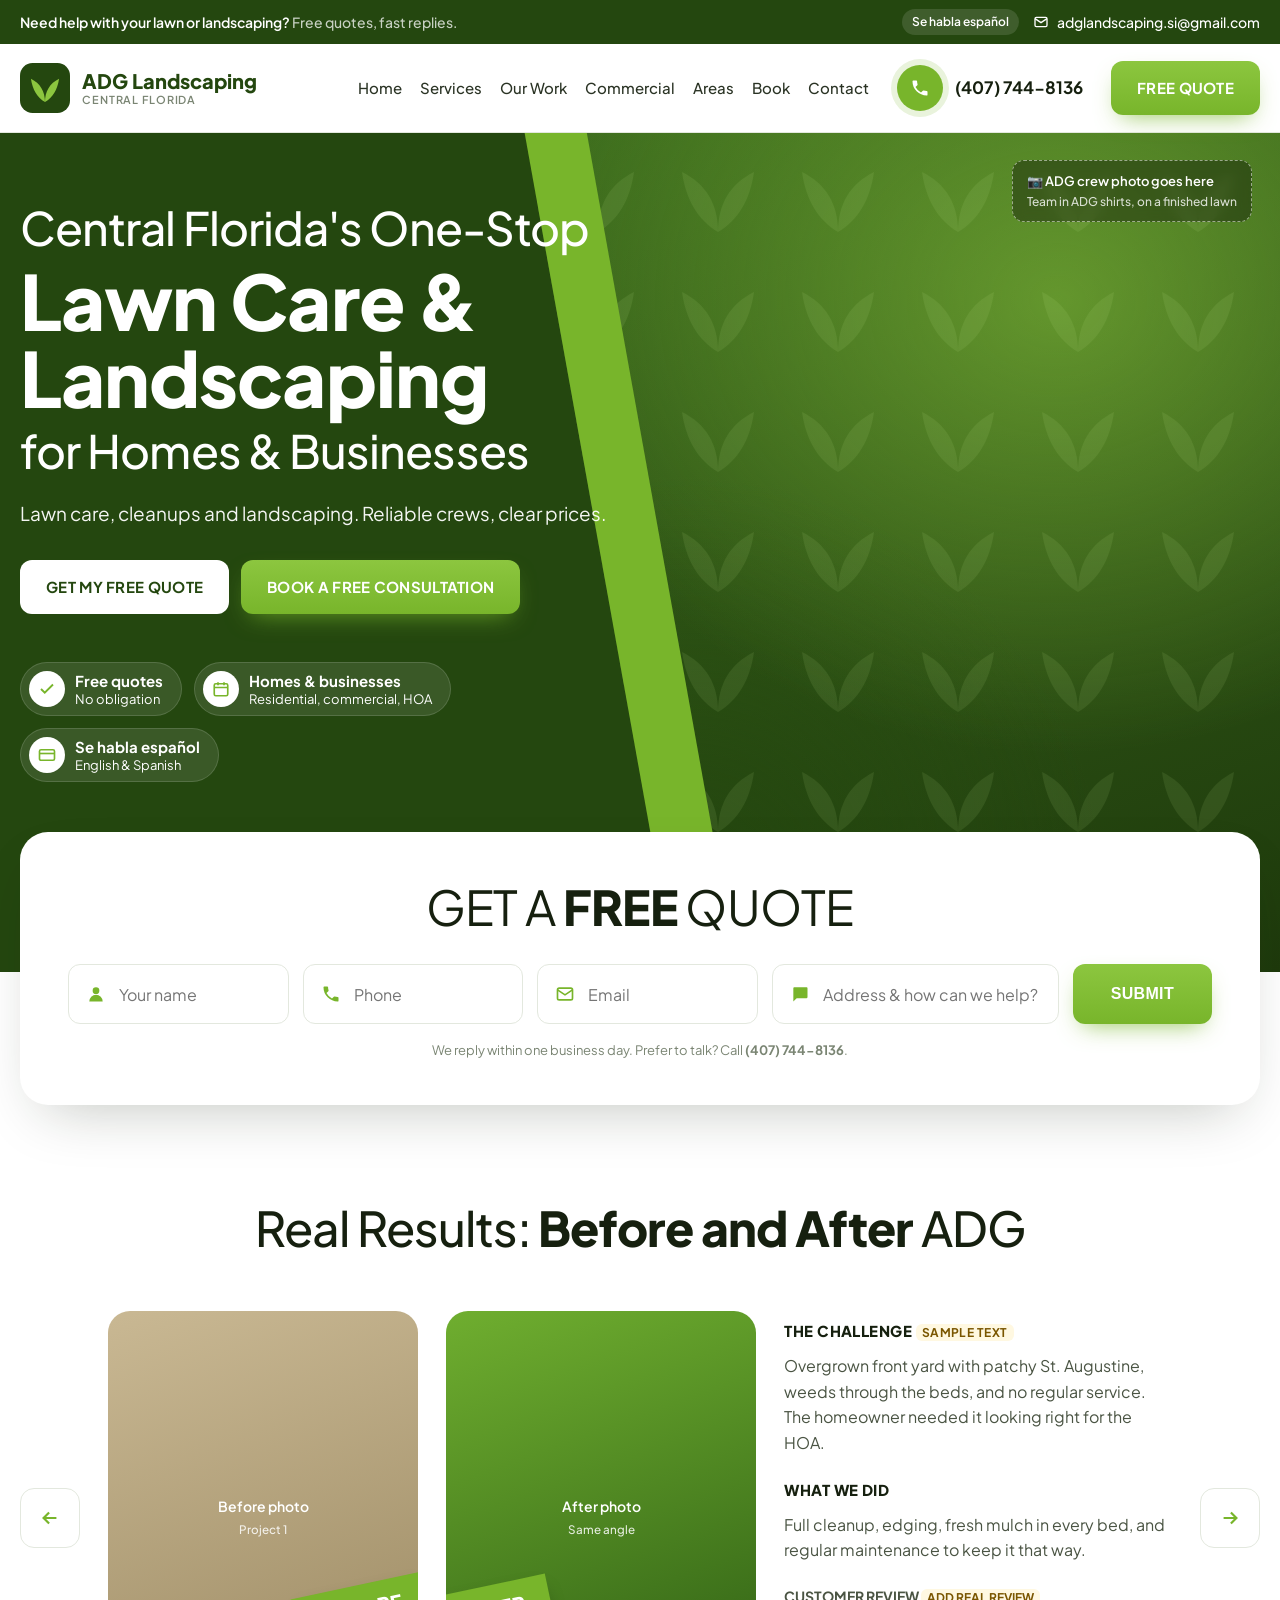
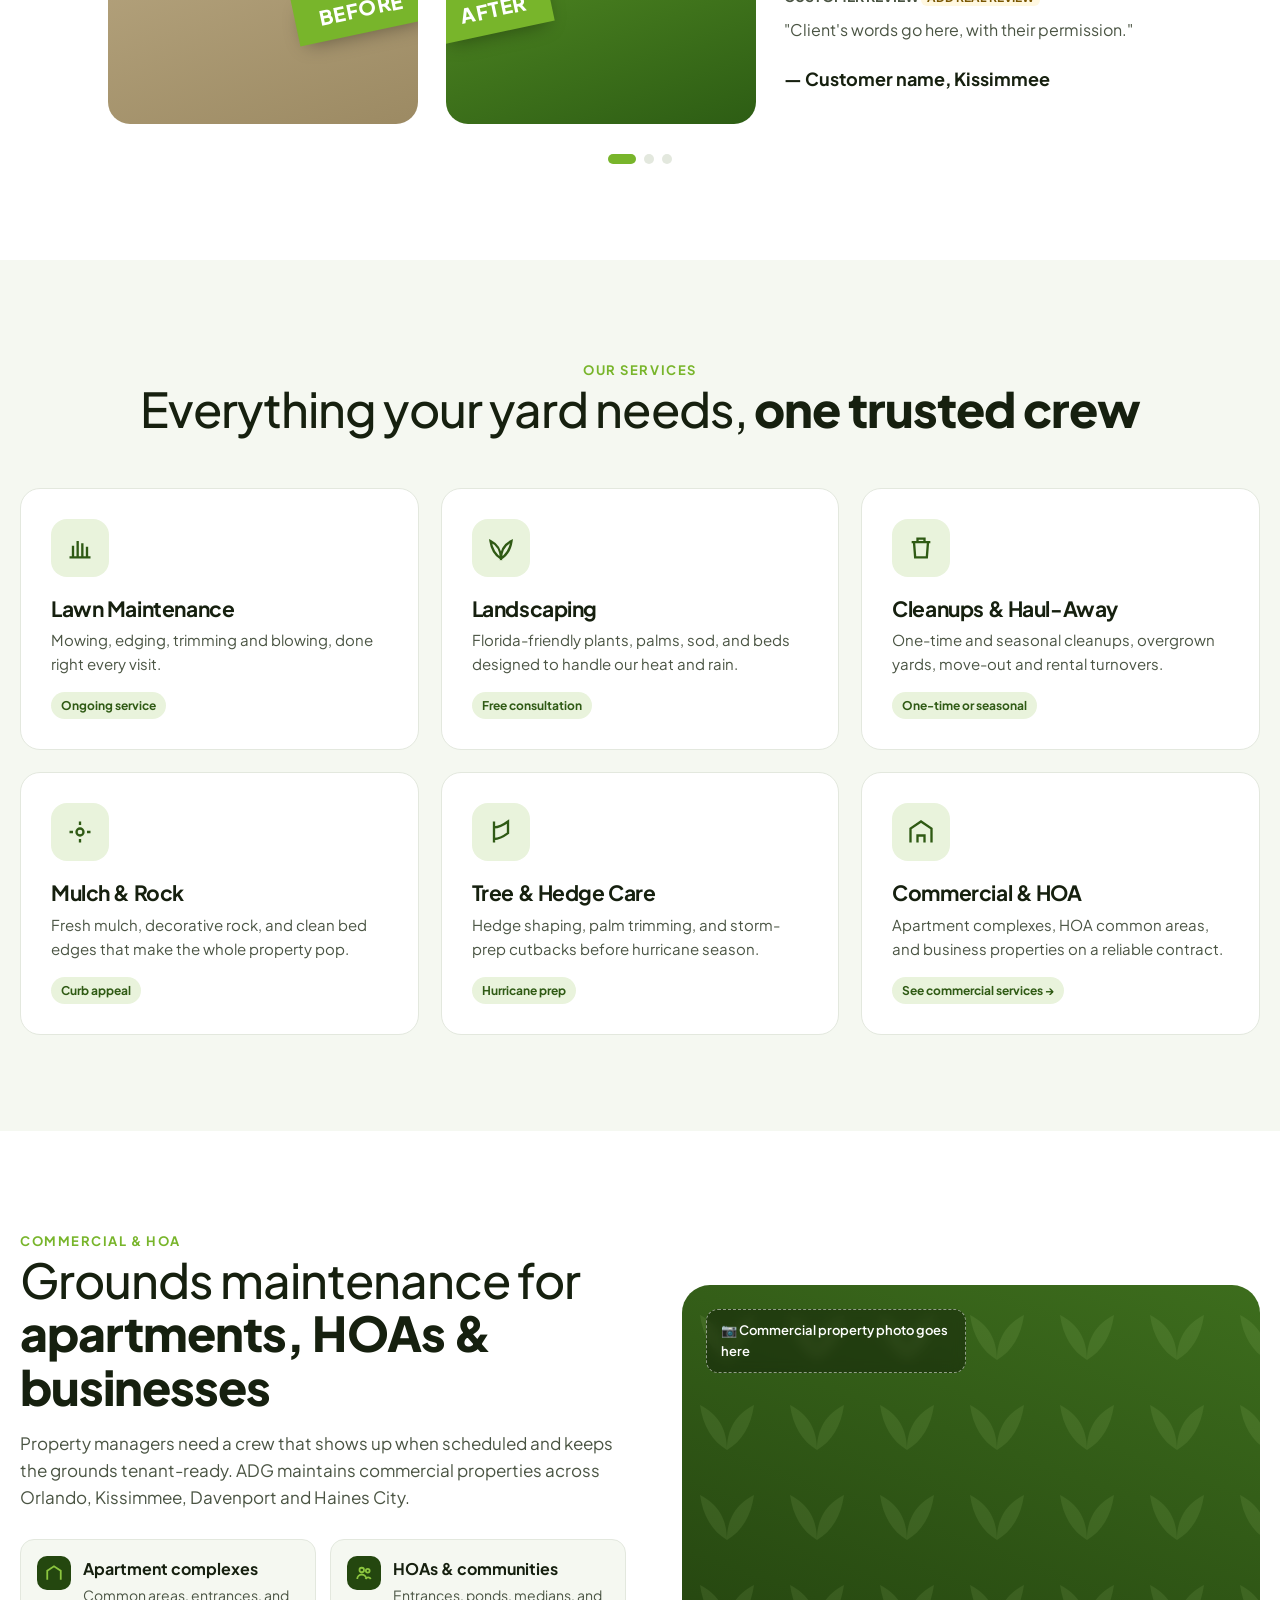
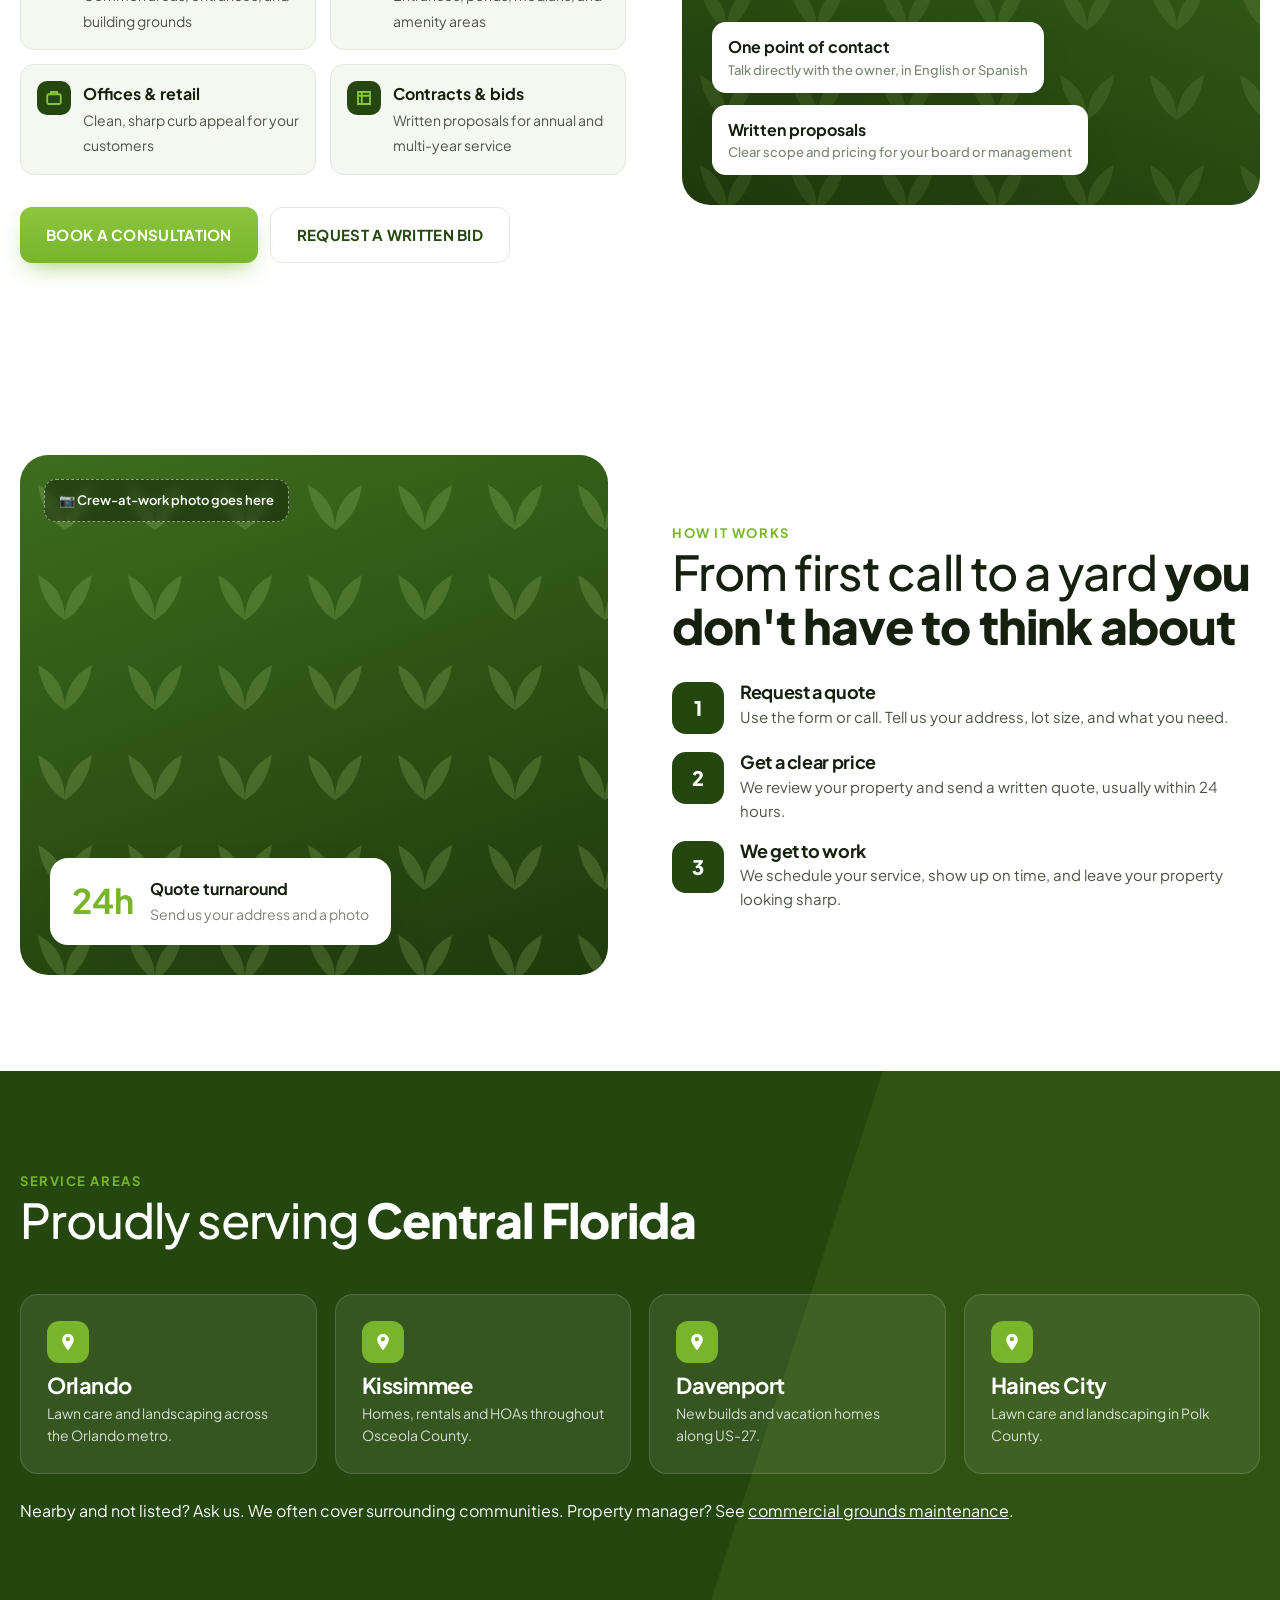
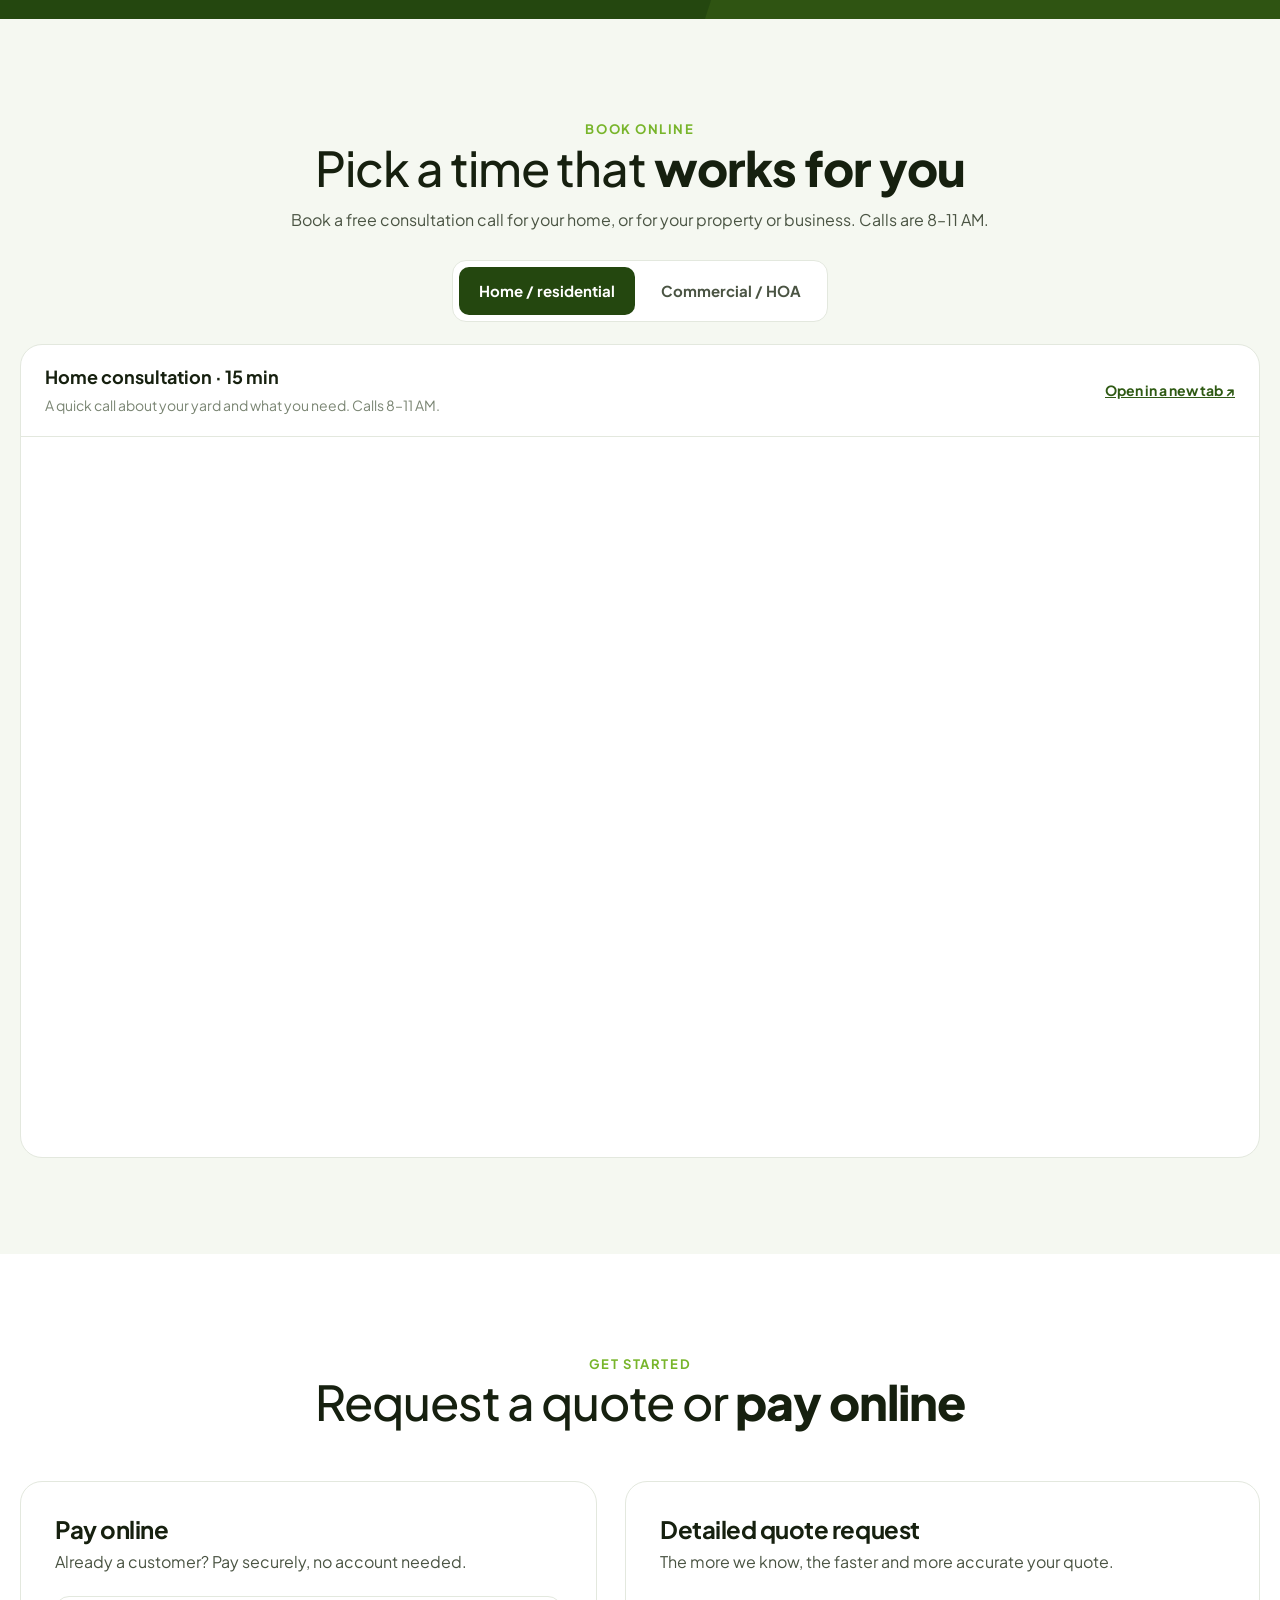
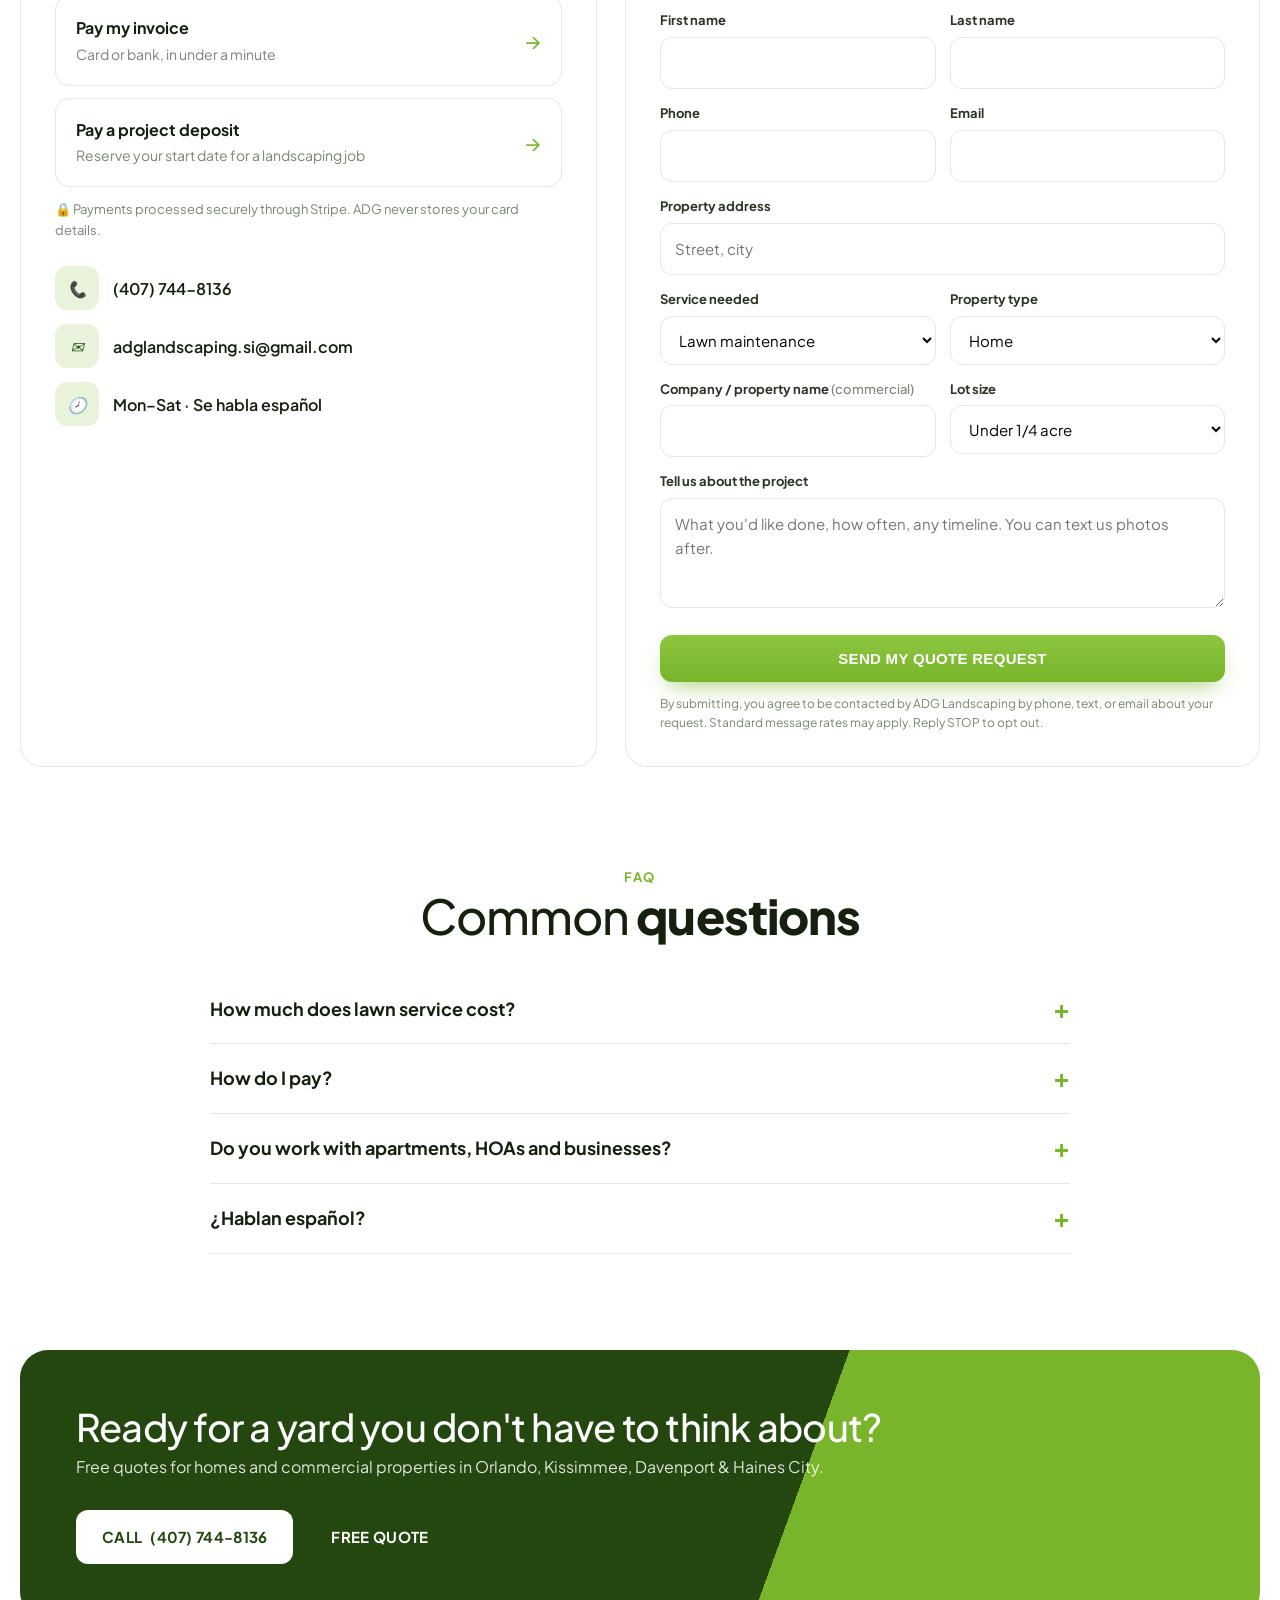
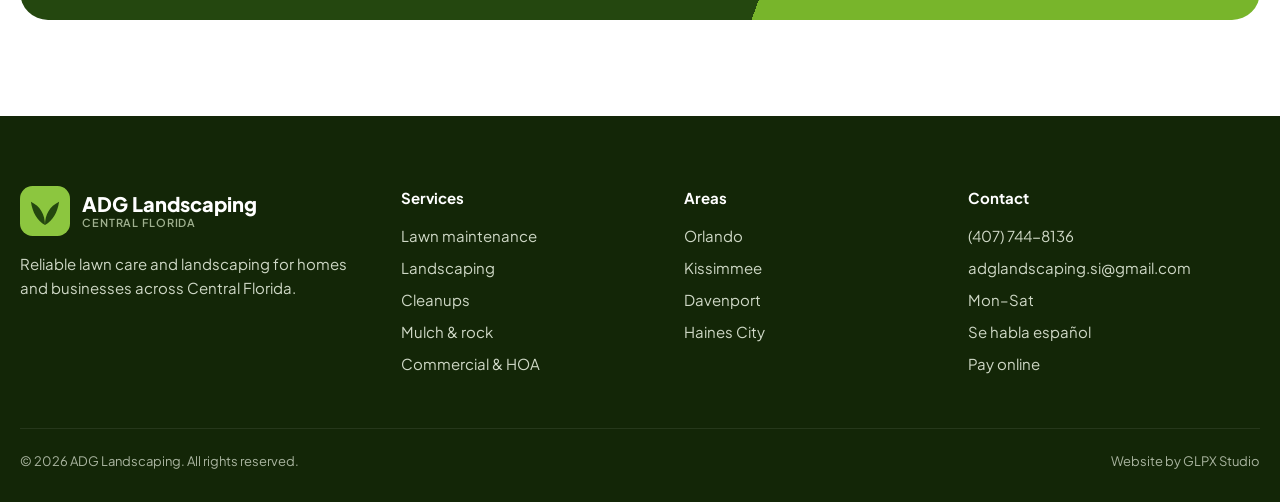
==== commit 7afd7e52: "Switch site visits to consultation calls (home 15 min, 8-11 AM) Co-Authored-By: Claude Opus 5.5 <nor" ====
--- a/index.html
+++ b/index.html
@@ -74,7 +74,7 @@
     <div class="hero-copy">
       <h1>Central Florida's One-Stop <b>Lawn Care &amp; Landscaping</b> for Homes &amp; Businesses</h1>
       <p class="tag">Lawn care, cleanups and landscaping. Reliable crews, clear prices.</p>
-      <div style="display:flex;gap:12px;flex-wrap:wrap"><a class="btn btn-white" href="#quote">Get my free quote</a><a class="btn btn-lime" href="#book" data-book-link="home">Book a site visit</a></div>
+      <div style="display:flex;gap:12px;flex-wrap:wrap"><a class="btn btn-white" href="#quote">Get my free quote</a><a class="btn btn-lime" href="#book" data-book-link="home">Book a free consultation</a></div>
       <div class="badges">
         <div class="badge"><i><svg width="18" height="18" viewBox="0 0 24 24" fill="none" stroke="#78b52b" stroke-width="2.5"><path d="M20 6 9 17l-5-5"/></svg></i><div><b>Free quotes</b>No obligation</div></div>
         <div class="badge"><i><svg width="18" height="18" viewBox="0 0 24 24" fill="none" stroke="#78b52b" stroke-width="2.2"><rect x="3" y="5" width="18" height="16" rx="2"/><path d="M3 10h18M8 3v4M16 3v4"/></svg></i><div><b>Homes &amp; businesses</b>Residential, commercial, HOA</div></div>
@@ -232,13 +232,13 @@
   <div class="wrap center">
     <span class="eyebrow reveal">Book online</span>
     <h2 class="reveal">Pick a time that <b>works for you</b></h2>
-    <p class="reveal" style="color:var(--body);margin-top:12px">Choose a free on-site visit for your home, or a consultation for your property or business.</p>
+    <p class="reveal" style="color:var(--body);margin-top:12px">Book a free consultation call for your home, or for your property or business. Calls are 8–11 AM.</p>
     <div class="book-tabs" role="tablist">
       <button class="on" role="tab" data-book="home">Home / residential</button>
       <button role="tab" data-book="commercial">Commercial / HOA</button>
     </div>
     <div class="book-card" style="text-align:left">
-      <div class="meta"><div><b id="book-title">Free site visit · 30 min</b><br><span id="book-sub">We walk your property and send a written quote within 24 hours.</span></div><a class="alt" id="book-open" href="#" target="_blank" rel="noopener">Open in a new tab ↗</a></div>
+      <div class="meta"><div><b id="book-title">Home consultation · 15 min</b><br><span id="book-sub">A quick call about your yard and what you need. Calls 8–11 AM.</span></div><a class="alt" id="book-open" href="#" target="_blank" rel="noopener">Open in a new tab ↗</a></div>
       <iframe id="book-frame" title="Book a time with ADG Landscaping" loading="lazy"></iframe>
     </div>
   </div>
@@ -354,8 +354,8 @@
   // Where both forms post (GHL inbound webhook → "Website Lead Instant Response" workflow)
   // GHL booking calendars (Settings > Calendars)
   BOOKING: {
-    home:       { url: "https://api.leadconnectorhq.com/widget/booking/GahmOIcBkYr3TCYFqPrr", title: "Free site visit · 30 min", sub: "We walk your property and send a written quote within 24 hours." },
-    commercial: { url: "https://api.leadconnectorhq.com/widget/booking/mFxWUsD9LI5l9yRflmoO", title: "Commercial consultation · 45 min", sub: "Apartments, HOAs and businesses. Weekdays 8am–5pm." }
+    home:       { url: "https://api.leadconnectorhq.com/widget/booking/GahmOIcBkYr3TCYFqPrr", title: "Home consultation · 15 min", sub: "A quick call about your yard and what you need. Calls 8–11 AM." },
+    commercial: { url: "https://api.leadconnectorhq.com/widget/booking/mFxWUsD9LI5l9yRflmoO", title: "Commercial consultation · 45 min", sub: "Apartments, HOAs and businesses. Calls 8–11 AM." }
   },
   FALLBACK_FORM_ENDPOINT: "https://services.leadconnectorhq.com/hooks/f2LEZaqBQn15xe3ODXJR/webhook-trigger/gTrHxpPqnd4wLMJkGQsb"
 };
